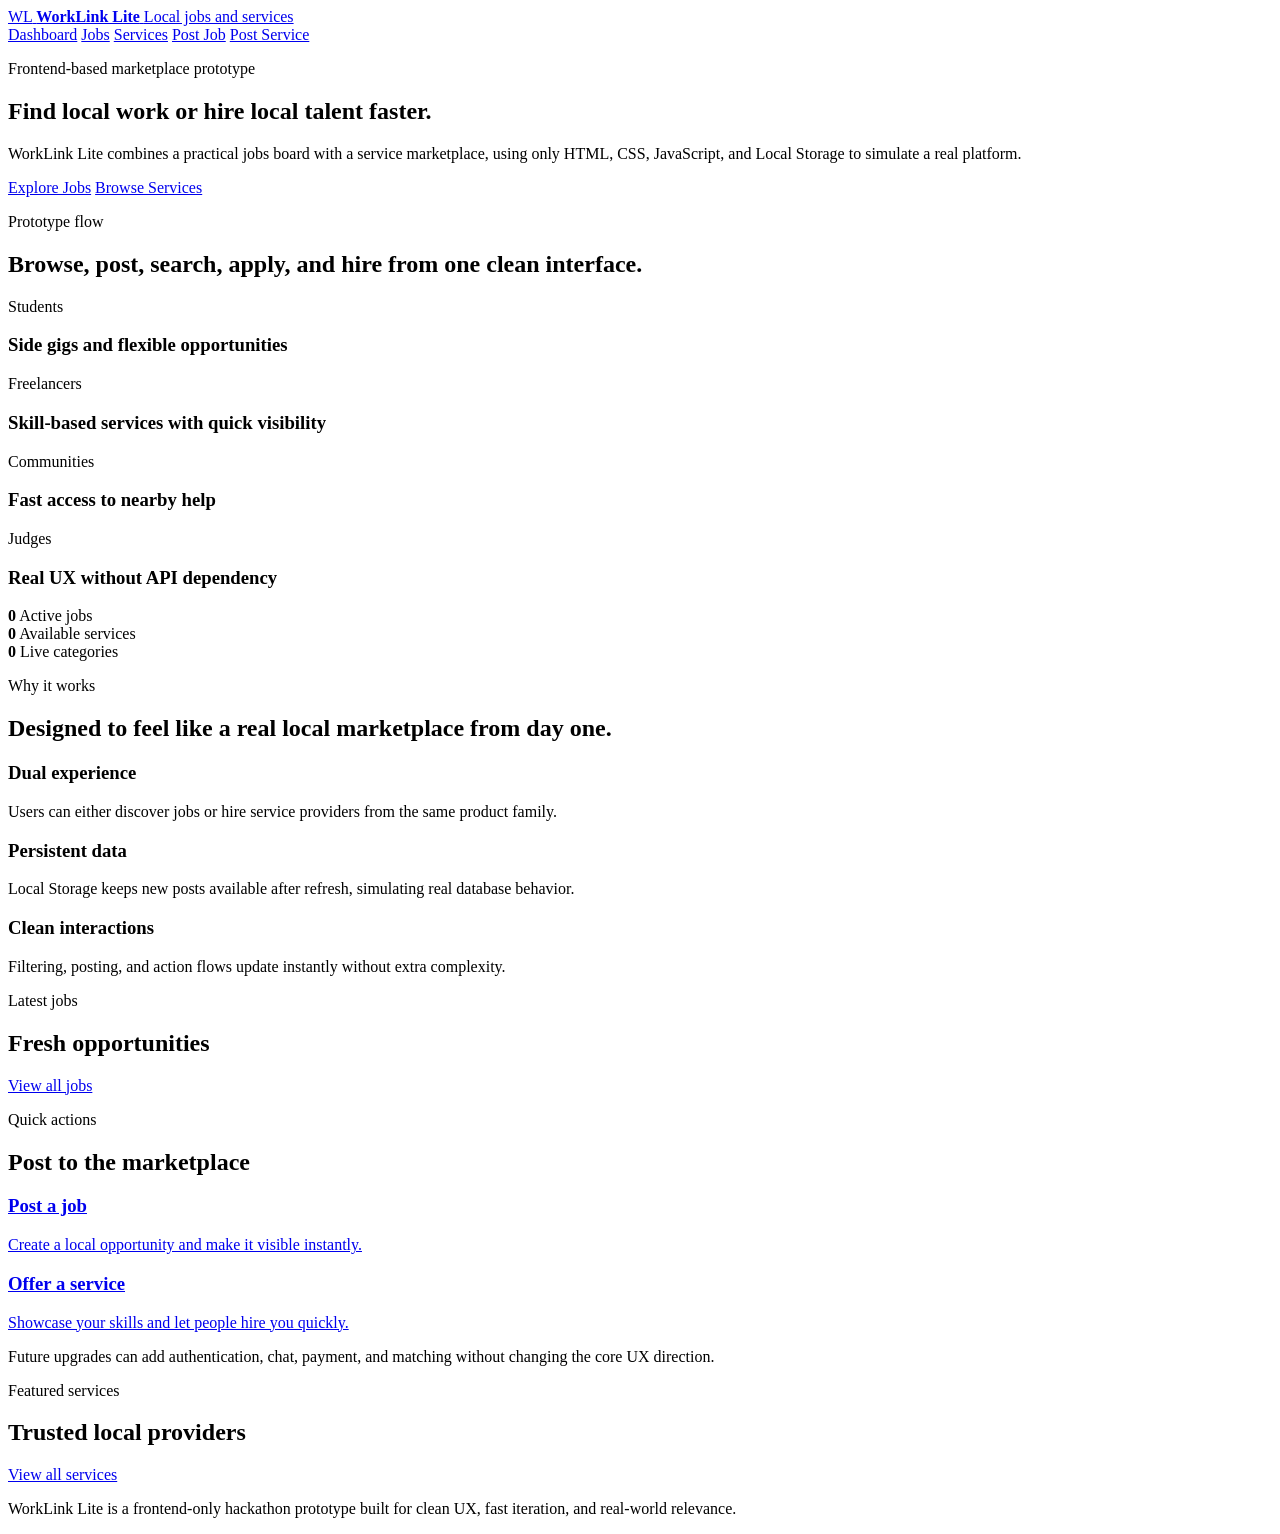
==== dashboard.html @ 7eebeb2b "Add files via upload" ====
<!DOCTYPE html>
<html lang="en">

<head>
 <meta charset="UTF-8">
 <meta name="viewport" content="width=device-width, initial-scale=1.0">
 <title>WorkLink Lite | Dashboard</title>
 <link rel="preconnect" href="https://fonts.googleapis.com">
 <link rel="preconnect" href="ht tps://fonts.gstatic.com" crossorigin>
 <link
   href="https://fonts.googleapis.com/css2?family=Space+Grotesk:wght@400;500;700&family=Instrument+Serif:ital@0;1&display=swap"
   rel="stylesheet">
 <link rel="stylesheet" href="styles.css">
</head>

<body>
 <div class="page-shell" data-dashboard>
   <header class="site-header">
     <a class="brand" href="dashboard.html">
       <span class="brand-mark">WL</span>
       <span class="brand-copy">
         <strong>WorkLink Lite</strong>
         <span>Local jobs and services</span>
       </span>
     </a>
     <nav class="main-nav">
       <a class="is-active" href="dashboard.html">Dashboard</a>
       <a href="jobs.html">Jobs</a>
       <a href="service.html">Services</a>
       <a href="post-job.html">Post Job</a>
       <a href="post-service.html">Post Service</a>
     </nav>
   </header>

   <main>
     <section class="hero">
       <div class="hero-panel hero-copy">
         <p class="eyebrow">Frontend-based marketplace prototype</p>
         <h1 class="display-title">Find local work or hire local talent faster.</h1>
         <p class="lead">
           WorkLink Lite combines a practical jobs board with a service marketplace, using only HTML, CSS,
           JavaScript, and Local Storage to simulate a real platform.
         </p>
         <div class="hero-actions">
           <a class="button button-primary" href="jobs.html">Explore Jobs</a>
           <a class="button button-secondary" href="service.html">Browse Services</a>
         </div>
       </div>

       <div class="hero-panel hero-visual">
         <div class="spotlight-card">
           <p class="eyebrow">Prototype flow</p>
           <h2>Browse, post, search, apply, and hire from one clean interface.</h2>
         </div>
         <div class="mini-card-grid">
           <article class="mini-card">
             <p class="eyebrow">Students</p>
             <h3>Side gigs and flexible opportunities</h3>
           </article>
           <article class="mini-card">
             <p class="eyebrow">Freelancers</p>
             <h3>Skill-based services with quick visibility</h3>
           </article>
           <article class="mini-card">
             <p class="eyebrow">Communities</p>
             <h3>Fast access to nearby help</h3>
           </article>
           <article class="mini-card">
             <p class="eyebrow">Judges</p>
             <h3>Real UX without API dependency</h3>
           </article>
         </div>
       </div>
     </section>

     <section class="section-block">
       <div class="stats-grid">
         <article class="metric-card">
           <strong data-stat="jobs">0</strong>
           <span class="metric-label">Active jobs</span>
         </article>
         <article class="metric-card">
           <strong data-stat="services">0</strong>
           <span class="metric-label">Available services</span>
         </article>
         <article class="metric-card">
           <strong data-stat="categories">0</strong>
           <span class="metric-label">Live categories</span>
         </article>
       </div>
     </section>

     <section class="section-block">
       <div class="section-head">
         <p class="eyebrow">Why it works</p>
         <h2 class="section-title">Designed to feel like a real local marketplace from day one.</h2>
       </div>
       <div class="feature-grid">
         <article class="feature-card">
           <h3>Dual experience</h3>
           <p class="section-copy">Users can either discover jobs or hire service providers from the same product
             family.</p>
         </article>
         <article class="feature-card">
           <h3>Persistent data</h3>
           <p class="section-copy">Local Storage keeps new posts available after refresh, simulating real database
             behavior.</p>
         </article>
         <article class="feature-card">
           <h3>Clean interactions</h3>
           <p class="section-copy">Filtering, posting, and action flows update instantly without extra complexity.</p>
         </article>
       </div>
     </section>

     <section class="section-block">
       <div class="dashboard-grid">
         <section class="panel-card">
           <div class="inline-actions">
             <div>
               <p class="eyebrow">Latest jobs</p>
               <h2>Fresh opportunities</h2>
             </div>
             <a class="button button-ghost" href="jobs.html">View all jobs</a>
           </div>
           <div class="listing-grid" data-dashboard-jobs></div>
         </section>

         <aside class="panel-card">
           <p class="eyebrow">Quick actions</p>
           <h2>Post to the marketplace</h2>
           <div class="quick-grid">
             <a class="quick-card" href="post-job.html">
               <h3>Post a job</h3>
               <p class="section-copy">Create a local opportunity and make it visible instantly.</p>
             </a>
             <a class="quick-card" href="post-service.html">
               <h3>Offer a service</h3>
               <p class="section-copy">Showcase your skills and let people hire you quickly.</p>
             </a>
           </div>
           <p class="section-copy">
             Future upgrades can add authentication, chat, payment, and matching without changing the core UX
             direction.
           </p>
         </aside>
       </div>
     </section>

     <section class="section-block">
       <div class="panel-card">
         <div class="inline-actions">
           <div>
             <p class="eyebrow">Featured services</p>
             <h2>Trusted local providers</h2>
           </div>
           <a class="button button-ghost" href="service.html">View all services</a>
         </div>
         <div class="listing-grid" data-dashboard-services></div>
       </div>
     </section>
   </main>

   <p class="footer-note">WorkLink Lite is a frontend-only hackathon prototype built for clean UX, fast iteration, and
     real-world relevance.</p>
 </div>

 <script src="script.js"></script>
</body>

</html>
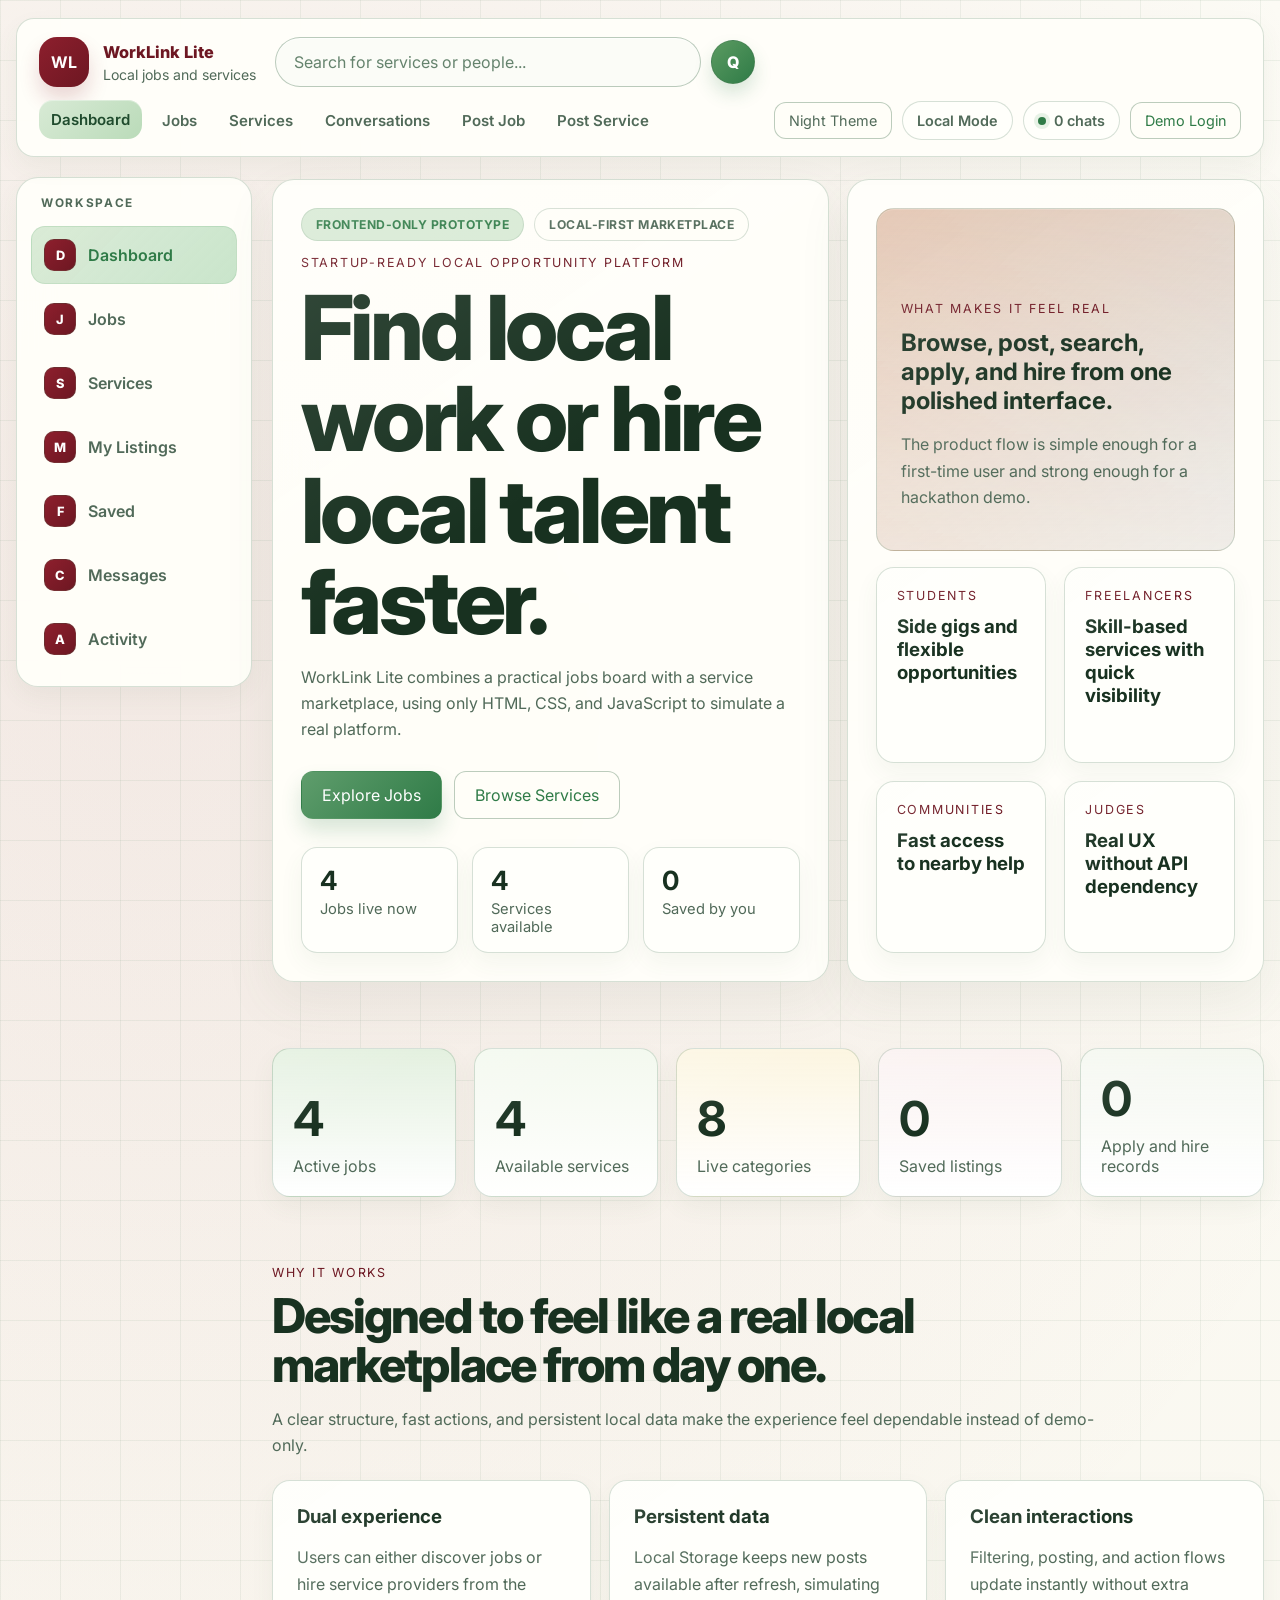
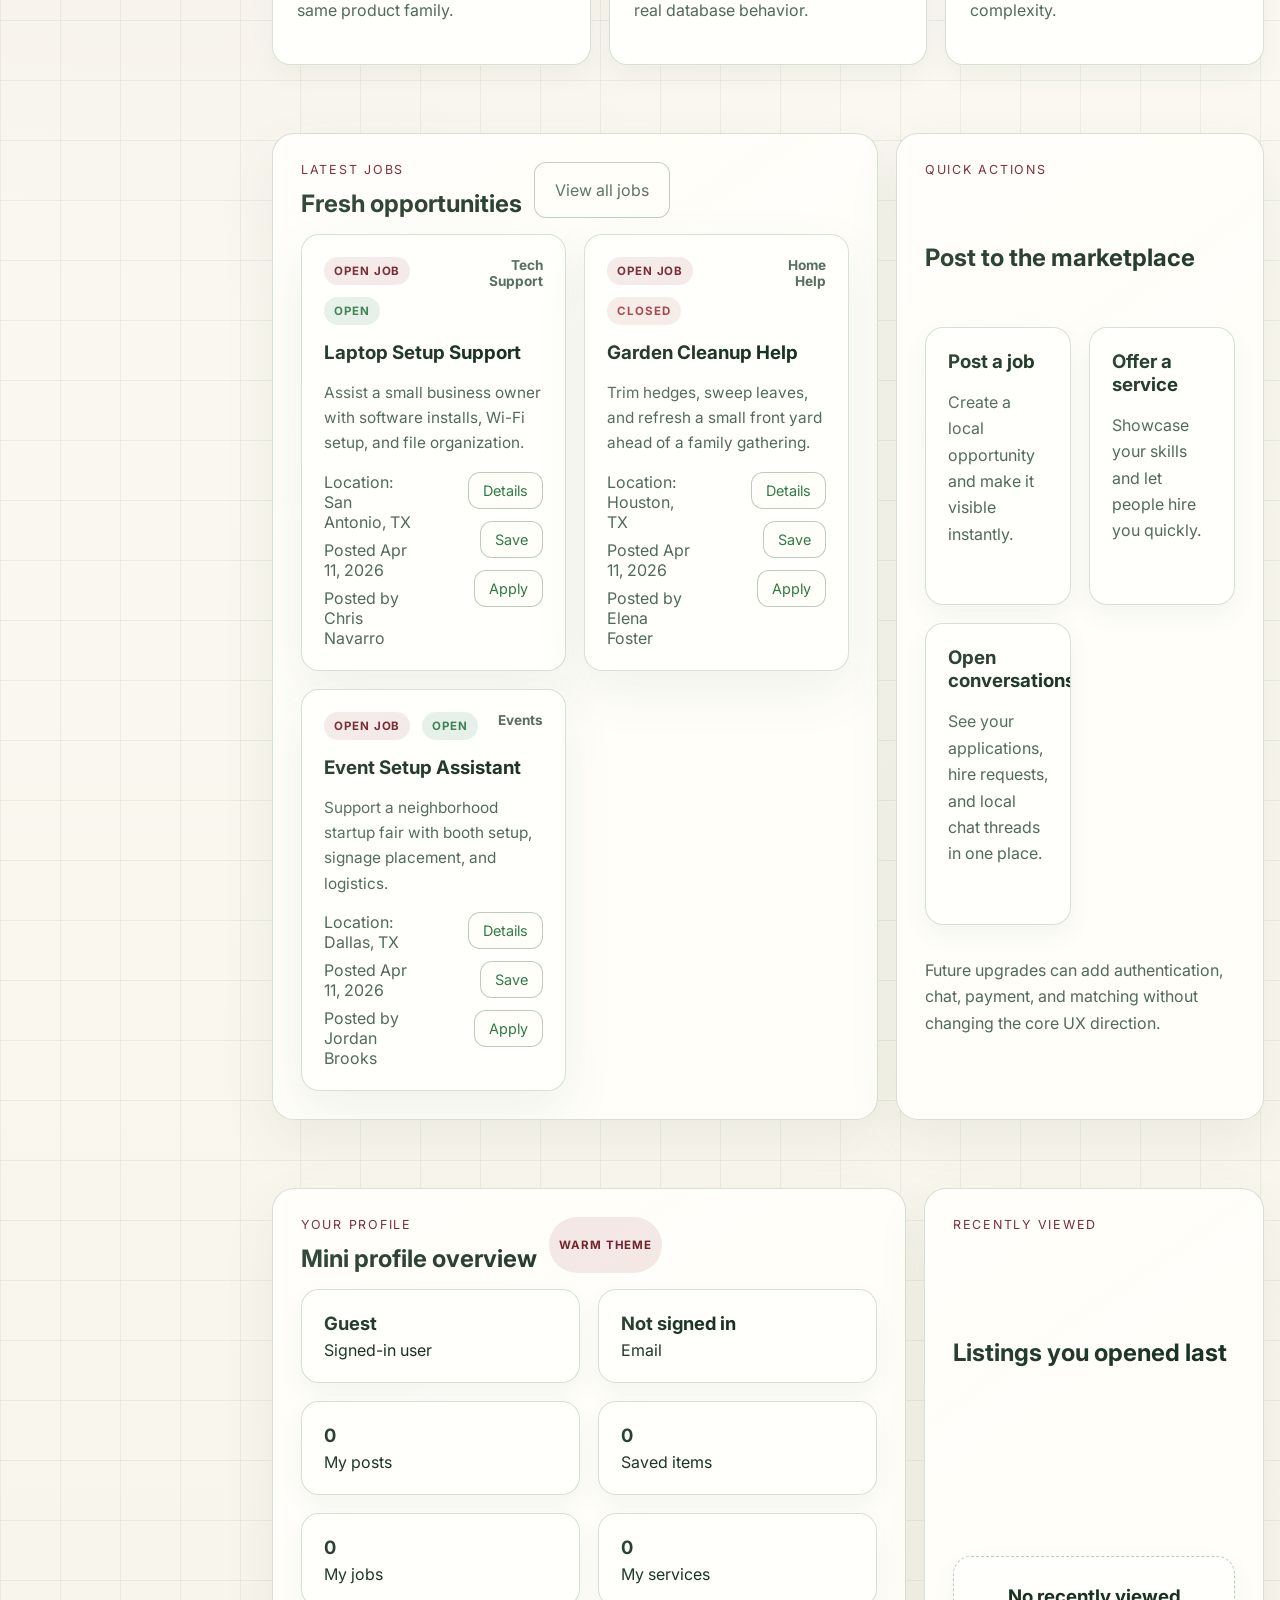
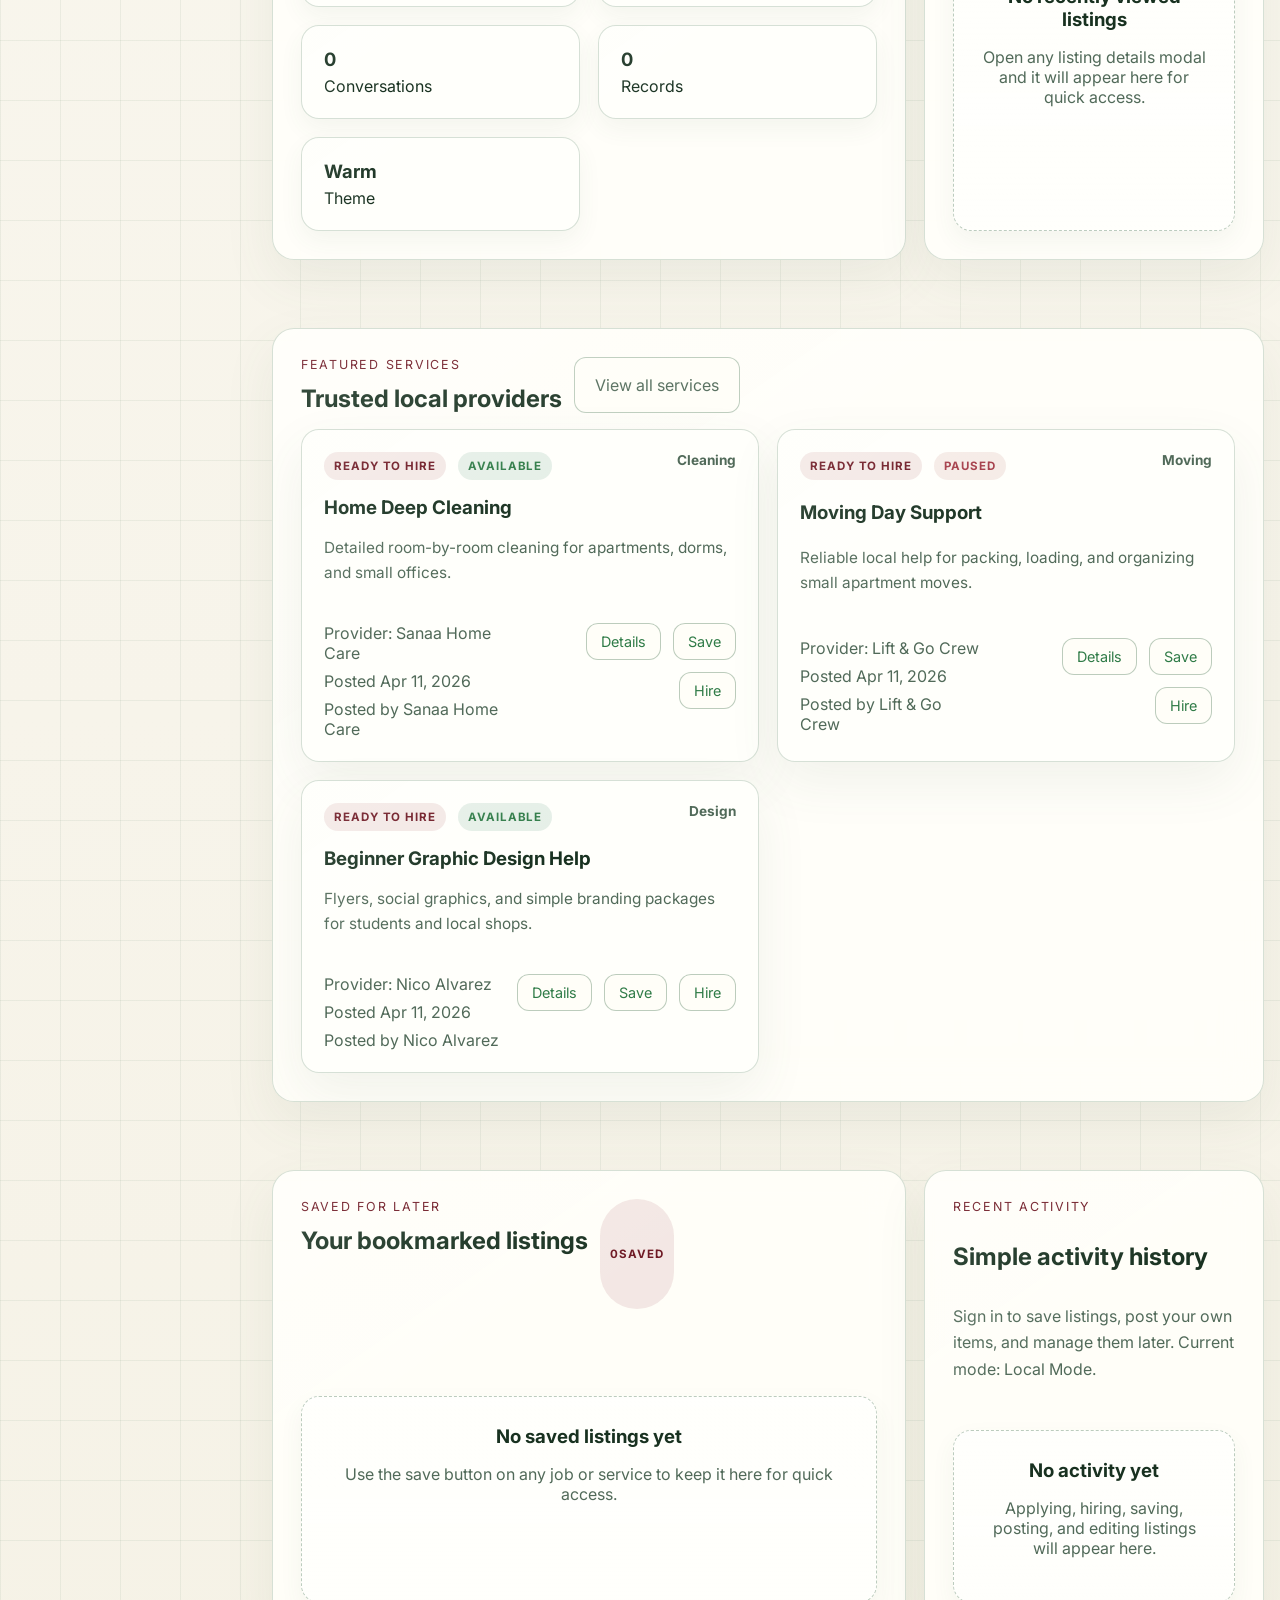
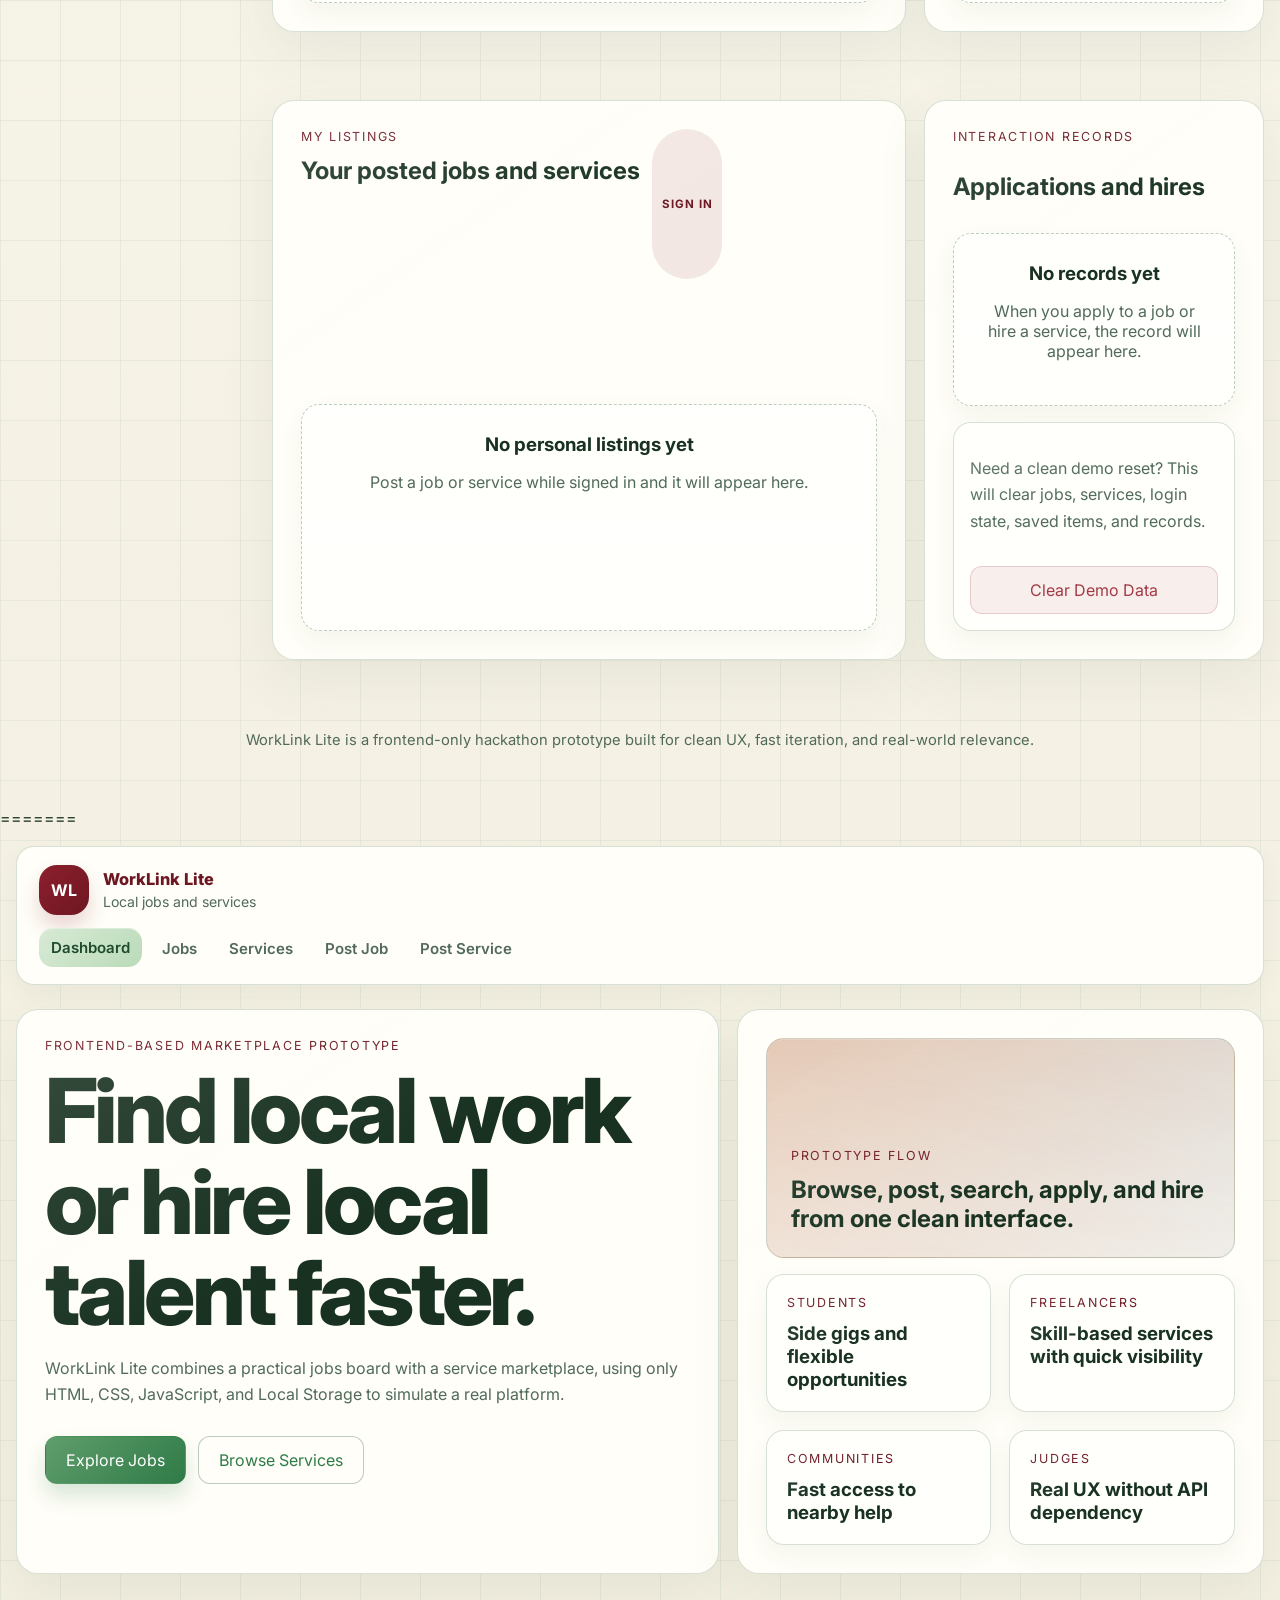
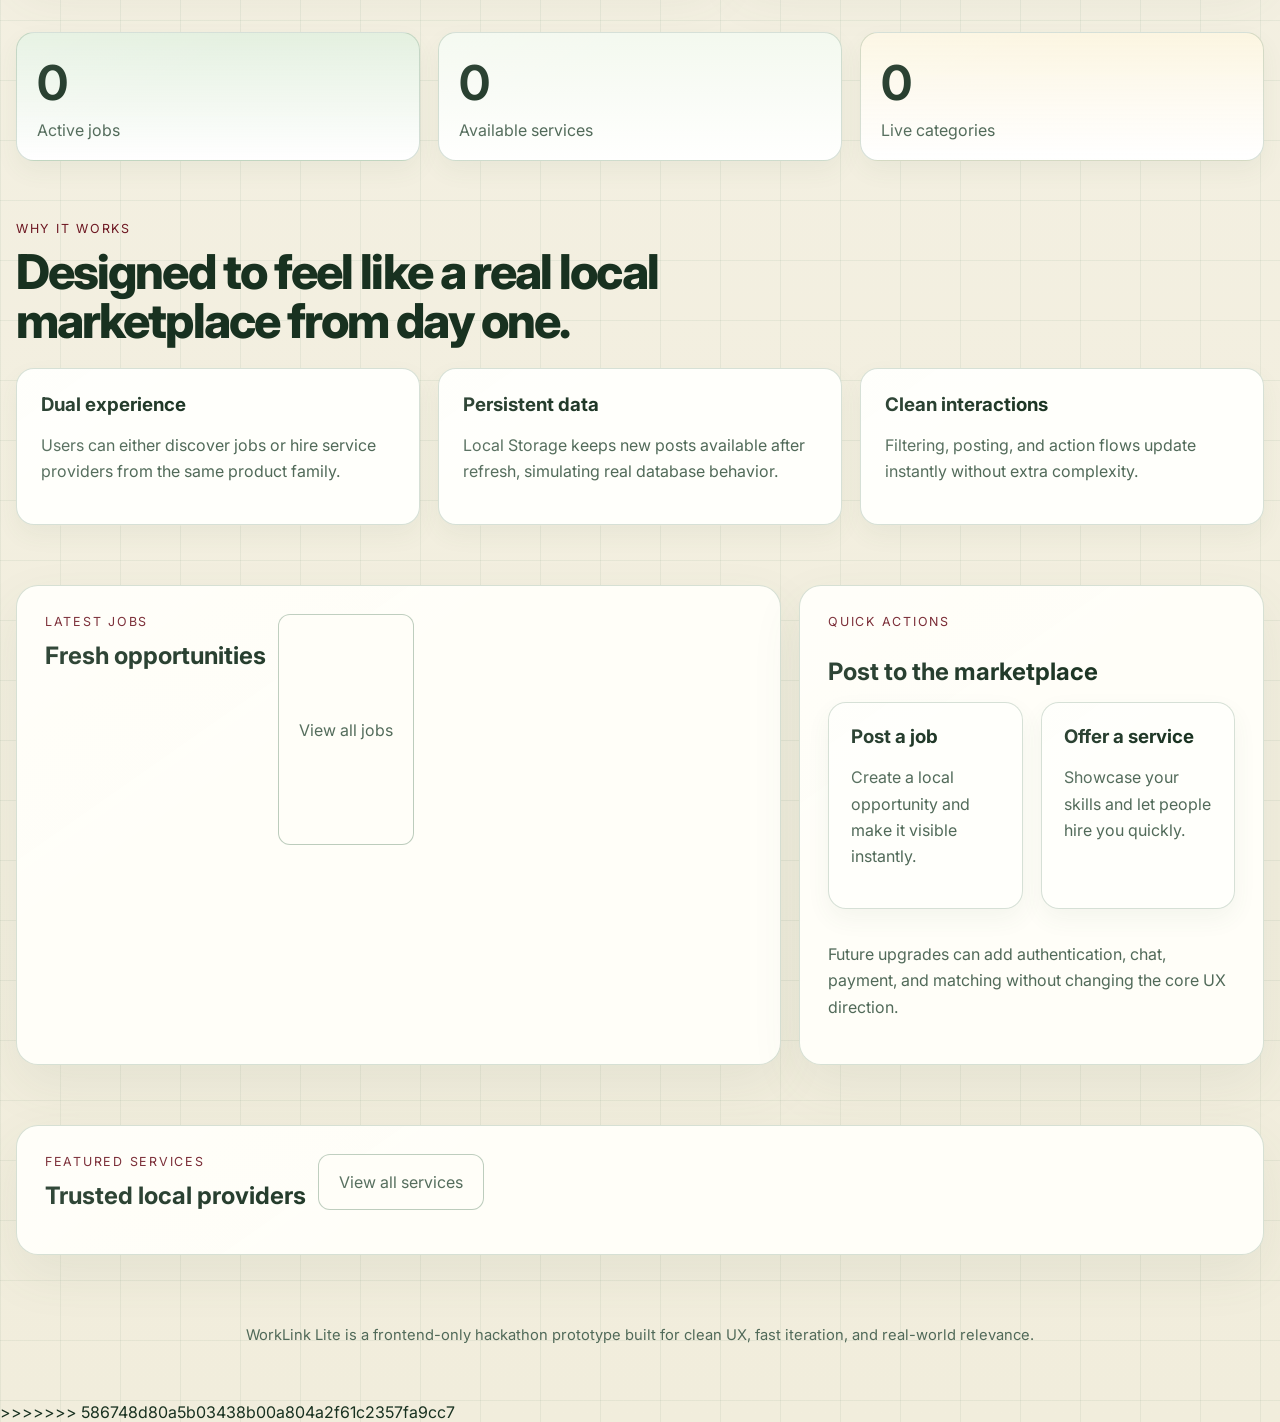
==== commit b84844b2: "Merge pull request #4 from tseganekir722-design/mesoud-worklink-lite worklink lite" ====
--- a/dashboard.html
+++ b/dashboard.html
@@ -1,171 +1,480 @@
-<!DOCTYPE html>
-<html lang="en">
-
-<head>
- <meta charset="UTF-8">
- <meta name="viewport" content="width=device-width, initial-scale=1.0">
- <title>WorkLink Lite | Dashboard</title>
- <link rel="preconnect" href="https://fonts.googleapis.com">
- <link rel="preconnect" href="ht tps://fonts.gstatic.com" crossorigin>
- <link
-   href="https://fonts.googleapis.com/css2?family=Space+Grotesk:wght@400;500;700&family=Instrument+Serif:ital@0;1&display=swap"
-   rel="stylesheet">
- <link rel="stylesheet" href="styles.css">
-</head>
-
-<body>
- <div class="page-shell" data-dashboard>
-   <header class="site-header">
-     <a class="brand" href="dashboard.html">
-       <span class="brand-mark">WL</span>
-       <span class="brand-copy">
-         <strong>WorkLink Lite</strong>
-         <span>Local jobs and services</span>
-       </span>
-     </a>
-     <nav class="main-nav">
-       <a class="is-active" href="dashboard.html">Dashboard</a>
-       <a href="jobs.html">Jobs</a>
-       <a href="service.html">Services</a>
-       <a href="post-job.html">Post Job</a>
-       <a href="post-service.html">Post Service</a>
-     </nav>
-   </header>
-
-   <main>
-     <section class="hero">
-       <div class="hero-panel hero-copy">
-         <p class="eyebrow">Frontend-based marketplace prototype</p>
-         <h1 class="display-title">Find local work or hire local talent faster.</h1>
-         <p class="lead">
-           WorkLink Lite combines a practical jobs board with a service marketplace, using only HTML, CSS,
-           JavaScript, and Local Storage to simulate a real platform.
-         </p>
-         <div class="hero-actions">
-           <a class="button button-primary" href="jobs.html">Explore Jobs</a>
-           <a class="button button-secondary" href="service.html">Browse Services</a>
-         </div>
-       </div>
-
-       <div class="hero-panel hero-visual">
-         <div class="spotlight-card">
-           <p class="eyebrow">Prototype flow</p>
-           <h2>Browse, post, search, apply, and hire from one clean interface.</h2>
-         </div>
-         <div class="mini-card-grid">
-           <article class="mini-card">
-             <p class="eyebrow">Students</p>
-             <h3>Side gigs and flexible opportunities</h3>
-           </article>
-           <article class="mini-card">
-             <p class="eyebrow">Freelancers</p>
-             <h3>Skill-based services with quick visibility</h3>
-           </article>
-           <article class="mini-card">
-             <p class="eyebrow">Communities</p>
-             <h3>Fast access to nearby help</h3>
-           </article>
-           <article class="mini-card">
-             <p class="eyebrow">Judges</p>
-             <h3>Real UX without API dependency</h3>
-           </article>
-         </div>
-       </div>
-     </section>
-
-     <section class="section-block">
-       <div class="stats-grid">
-         <article class="metric-card">
-           <strong data-stat="jobs">0</strong>
-           <span class="metric-label">Active jobs</span>
-         </article>
-         <article class="metric-card">
-           <strong data-stat="services">0</strong>
-           <span class="metric-label">Available services</span>
-         </article>
-         <article class="metric-card">
-           <strong data-stat="categories">0</strong>
-           <span class="metric-label">Live categories</span>
-         </article>
-       </div>
-     </section>
-
-     <section class="section-block">
-       <div class="section-head">
-         <p class="eyebrow">Why it works</p>
-         <h2 class="section-title">Designed to feel like a real local marketplace from day one.</h2>
-       </div>
-       <div class="feature-grid">
-         <article class="feature-card">
-           <h3>Dual experience</h3>
-           <p class="section-copy">Users can either discover jobs or hire service providers from the same product
-             family.</p>
-         </article>
-         <article class="feature-card">
-           <h3>Persistent data</h3>
-           <p class="section-copy">Local Storage keeps new posts available after refresh, simulating real database
-             behavior.</p>
-         </article>
-         <article class="feature-card">
-           <h3>Clean interactions</h3>
-           <p class="section-copy">Filtering, posting, and action flows update instantly without extra complexity.</p>
-         </article>
-       </div>
-     </section>
-
-     <section class="section-block">
-       <div class="dashboard-grid">
-         <section class="panel-card">
-           <div class="inline-actions">
-             <div>
-               <p class="eyebrow">Latest jobs</p>
-               <h2>Fresh opportunities</h2>
-             </div>
-             <a class="button button-ghost" href="jobs.html">View all jobs</a>
-           </div>
-           <div class="listing-grid" data-dashboard-jobs></div>
-         </section>
-
-         <aside class="panel-card">
-           <p class="eyebrow">Quick actions</p>
-           <h2>Post to the marketplace</h2>
-           <div class="quick-grid">
-             <a class="quick-card" href="post-job.html">
-               <h3>Post a job</h3>
-               <p class="section-copy">Create a local opportunity and make it visible instantly.</p>
-             </a>
-             <a class="quick-card" href="post-service.html">
-               <h3>Offer a service</h3>
-               <p class="section-copy">Showcase your skills and let people hire you quickly.</p>
-             </a>
-           </div>
-           <p class="section-copy">
-             Future upgrades can add authentication, chat, payment, and matching without changing the core UX
-             direction.
-           </p>
-         </aside>
-       </div>
-     </section>
-
-     <section class="section-block">
-       <div class="panel-card">
-         <div class="inline-actions">
-           <div>
-             <p class="eyebrow">Featured services</p>
-             <h2>Trusted local providers</h2>
-           </div>
-           <a class="button button-ghost" href="service.html">View all services</a>
-         </div>
-         <div class="listing-grid" data-dashboard-services></div>
-       </div>
-     </section>
-   </main>
-
-   <p class="footer-note">WorkLink Lite is a frontend-only hackathon prototype built for clean UX, fast iteration, and
-     real-world relevance.</p>
- </div>
-
- <script src="script.js"></script>
-</body>
-
-</html>
+<!DOCTYPE html>
+<html lang="en">
+
+<head>
+  <meta charset="UTF-8">
+  <meta name="viewport" content="width=device-width, initial-scale=1.0">
+  <title>WorkLink Lite | Dashboard</title>
+  <link rel="preconnect" href="https://fonts.googleapis.com">
+  <link rel="preconnect" href="https://fonts.gstatic.com" crossorigin>
+  <link href="https://fonts.googleapis.com/css2?family=Inter:wght@400;500;600;700;800&display=swap" rel="stylesheet">
+  <link rel="stylesheet" href="styles.css">
+</head>
+
+<body>
+  <div class="page-shell" data-dashboard>
+    <header class="site-header">
+      <a class="brand" href="dashboard.html">
+        <span class="brand-mark">WL</span>
+        <span class="brand-copy">
+          <strong>WorkLink Lite</strong>
+          <span>Local jobs and services</span>
+        </span>
+      </a>
+      <form class="header-search" action="#" method="get">
+        <label class="header-search-field">
+          <span class="sr-only">Search for services or people</span>
+          <input class="header-search-input" type="search" placeholder="Search for services or people...">
+        </label>
+        <button class="header-search-button" type="submit" aria-label="Search">Q</button>
+      </form>
+      <nav class="main-nav">
+        <a class="is-active" href="dashboard.html">Dashboard</a>
+        <a href="jobs.html">Jobs</a>
+        <a href="service.html">Services</a>
+        <a href="conversations.html">Conversations</a>
+        <a href="post-job.html">Post Job</a>
+        <a href="post-service.html">Post Service</a>
+      </nav>
+      <div class="nav-account" data-nav-account></div>
+    </header>
+
+    <div class="app-shell">
+      <aside class="app-sidebar">
+        <p class="sidebar-label">Workspace</p>
+        <nav class="sidebar-nav">
+          <a class="is-active" href="dashboard.html"><span class="sidebar-icon">D</span><span>Dashboard</span></a>
+          <a href="jobs.html"><span class="sidebar-icon">J</span><span>Jobs</span></a>
+          <a href="service.html"><span class="sidebar-icon">S</span><span>Services</span></a>
+          <a href="dashboard.html#my-listings"><span class="sidebar-icon">M</span><span>My Listings</span></a>
+          <a href="dashboard.html#saved"><span class="sidebar-icon">F</span><span>Saved</span></a>
+          <a href="conversations.html"><span class="sidebar-icon">C</span><span>Messages</span></a>
+          <a href="dashboard.html#activity"><span class="sidebar-icon">A</span><span>Activity</span></a>
+        </nav>
+      </aside>
+
+    <main class="page-main">
+      <section class="hero hero-home">
+        <div class="hero-panel hero-copy">
+          <div class="hero-badge-row">
+            <span class="hero-badge">Frontend-only prototype</span>
+            <span class="hero-badge hero-badge-soft">Local-first marketplace</span>
+          </div>
+          <p class="eyebrow">Startup-ready local opportunity platform</p>
+          <h1 class="display-title">Find local work or hire local talent faster.</h1>
+          <p class="lead">
+            WorkLink Lite combines a practical jobs board with a service marketplace, using only HTML, CSS,
+            and JavaScript to simulate a real platform.
+          </p>
+          <div class="hero-actions">
+            <a class="button button-primary" href="jobs.html">Explore Jobs</a>
+            <a class="button button-secondary" href="service.html">Browse Services</a>
+          </div>
+          <div class="hero-metrics">
+            <article class="hero-metric">
+              <strong data-stat="jobs">0</strong>
+              <span>Jobs live now</span>
+            </article>
+            <article class="hero-metric">
+              <strong data-stat="services">0</strong>
+              <span>Services available</span>
+            </article>
+            <article class="hero-metric">
+              <strong data-stat="saved">0</strong>
+              <span>Saved by you</span>
+            </article>
+          </div>
+        </div>
+
+        <div class="hero-panel hero-visual">
+          <div class="spotlight-card">
+            <p class="eyebrow">What makes it feel real</p>
+            <h2>Browse, post, search, apply, and hire from one polished interface.</h2>
+            <p class="section-copy">The product flow is simple enough for a first-time user and strong enough for a hackathon demo.</p>
+          </div>
+          <div class="mini-card-grid">
+            <article class="mini-card">
+              <p class="eyebrow">Students</p>
+              <h3>Side gigs and flexible opportunities</h3>
+            </article>
+            <article class="mini-card">
+              <p class="eyebrow">Freelancers</p>
+              <h3>Skill-based services with quick visibility</h3>
+            </article>
+            <article class="mini-card">
+              <p class="eyebrow">Communities</p>
+              <h3>Fast access to nearby help</h3>
+            </article>
+            <article class="mini-card">
+              <p class="eyebrow">Judges</p>
+              <h3>Real UX without API dependency</h3>
+            </article>
+          </div>
+        </div>
+      </section>
+
+      <section class="section-block">
+        <div class="stats-grid stats-grid-featured">
+          <article class="metric-card">
+            <strong data-stat="jobs">0</strong>
+            <span class="metric-label">Active jobs</span>
+          </article>
+          <article class="metric-card">
+            <strong data-stat="services">0</strong>
+            <span class="metric-label">Available services</span>
+          </article>
+          <article class="metric-card">
+            <strong data-stat="categories">0</strong>
+            <span class="metric-label">Live categories</span>
+          </article>
+          <article class="metric-card">
+            <strong data-stat="saved">0</strong>
+            <span class="metric-label">Saved listings</span>
+          </article>
+          <article class="metric-card">
+            <strong data-stat="records">0</strong>
+            <span class="metric-label">Apply and hire records</span>
+          </article>
+        </div>
+      </section>
+
+      <section class="section-block">
+        <div class="section-head section-head-wide">
+          <p class="eyebrow">Why it works</p>
+          <h2 class="section-title">Designed to feel like a real local marketplace from day one.</h2>
+          <p class="section-copy">A clear structure, fast actions, and persistent local data make the experience feel dependable instead of demo-only.</p>
+        </div>
+        <div class="feature-grid">
+          <article class="feature-card">
+            <h3>Dual experience</h3>
+            <p class="section-copy">Users can either discover jobs or hire service providers from the same product
+              family.</p>
+          </article>
+          <article class="feature-card">
+            <h3>Persistent data</h3>
+            <p class="section-copy">Local Storage keeps new posts available after refresh, simulating real database
+              behavior.</p>
+          </article>
+          <article class="feature-card">
+            <h3>Clean interactions</h3>
+            <p class="section-copy">Filtering, posting, and action flows update instantly without extra complexity.</p>
+          </article>
+        </div>
+      </section>
+
+      <section class="section-block">
+        <div class="dashboard-grid dashboard-grid-hero">
+          <section class="panel-card panel-card-spotlight">
+            <div class="inline-actions">
+              <div>
+                <p class="eyebrow">Latest jobs</p>
+                <h2>Fresh opportunities</h2>
+              </div>
+              <a class="button button-ghost" href="jobs.html">View all jobs</a>
+            </div>
+            <div class="listing-grid" data-dashboard-jobs></div>
+          </section>
+
+          <aside class="panel-card panel-card-stack">
+            <p class="eyebrow">Quick actions</p>
+            <h2>Post to the marketplace</h2>
+            <div class="quick-grid">
+              <a class="quick-card" href="post-job.html">
+                <h3>Post a job</h3>
+                <p class="section-copy">Create a local opportunity and make it visible instantly.</p>
+              </a>
+              <a class="quick-card" href="post-service.html">
+                <h3>Offer a service</h3>
+                <p class="section-copy">Showcase your skills and let people hire you quickly.</p>
+              </a>
+              <a class="quick-card" href="conversations.html">
+                <h3>Open conversations</h3>
+                <p class="section-copy">See your applications, hire requests, and local chat threads in one place.</p>
+              </a>
+            </div>
+            <p class="section-copy">
+              Future upgrades can add authentication, chat, payment, and matching without changing the core UX
+              direction.
+            </p>
+          </aside>
+        </div>
+      </section>
+
+      <section class="section-block split-layout" id="saved">
+        <section class="panel-card">
+          <div class="inline-actions">
+            <div>
+              <p class="eyebrow">Your profile</p>
+              <h2>Mini profile overview</h2>
+            </div>
+            <span class="pill" data-theme-label>Warm theme</span>
+          </div>
+          <div class="profile-grid" data-profile-grid></div>
+        </section>
+
+        <aside class="panel-card panel-card-stack">
+          <p class="eyebrow">Recently viewed</p>
+          <h2>Listings you opened last</h2>
+          <div class="history-list" data-recent-list></div>
+          <div class="empty-state" data-recent-empty hidden>
+            <h3>No recently viewed listings</h3>
+            <p>Open any listing details modal and it will appear here for quick access.</p>
+          </div>
+        </aside>
+      </section>
+
+      <section class="section-block">
+        <div class="panel-card">
+          <div class="inline-actions">
+            <div>
+              <p class="eyebrow">Featured services</p>
+              <h2>Trusted local providers</h2>
+            </div>
+            <a class="button button-ghost" href="service.html">View all services</a>
+          </div>
+          <div class="listing-grid" data-dashboard-services></div>
+        </div>
+      </section>
+
+      <section class="section-block split-layout" id="my-listings">
+        <section class="panel-card">
+          <div class="inline-actions">
+            <div>
+              <p class="eyebrow">Saved for later</p>
+              <h2>Your bookmarked listings</h2>
+            </div>
+            <span class="pill"><span data-stat="saved">0</span> saved</span>
+          </div>
+          <div class="listing-grid" data-saved-grid></div>
+          <div class="empty-state" data-saved-empty hidden>
+            <h3>No saved listings yet</h3>
+            <p>Use the save button on any job or service to keep it here for quick access.</p>
+          </div>
+        </section>
+
+        <aside class="panel-card panel-card-stack" id="activity">
+          <p class="eyebrow">Recent activity</p>
+          <h2>Simple activity history</h2>
+          <p class="section-copy" data-auth-status>Sign in to start tracking your actions and posted listings.</p>
+          <div class="history-list" data-activity-list></div>
+          <div class="empty-state" data-activity-empty hidden>
+            <h3>No activity yet</h3>
+            <p>Applying, hiring, saving, posting, and editing listings will appear here.</p>
+          </div>
+        </aside>
+      </section>
+
+      <section class="section-block split-layout">
+        <section class="panel-card">
+          <div class="inline-actions">
+            <div>
+              <p class="eyebrow">My listings</p>
+              <h2>Your posted jobs and services</h2>
+            </div>
+            <span class="pill" data-auth-status-short>Sign in</span>
+          </div>
+          <div class="listing-grid" data-my-listings-grid></div>
+          <div class="empty-state" data-my-listings-empty hidden>
+            <h3>No personal listings yet</h3>
+            <p>Post a job or service while signed in and it will appear here.</p>
+          </div>
+        </section>
+
+        <aside class="panel-card panel-card-stack">
+          <p class="eyebrow">Interaction records</p>
+          <h2>Applications and hires</h2>
+          <div class="history-list" data-records-list></div>
+          <div class="empty-state" data-records-empty hidden>
+            <h3>No records yet</h3>
+            <p>When you apply to a job or hire a service, the record will appear here.</p>
+          </div>
+          <div class="compact-action">
+            <p class="section-copy">Need a clean demo reset? This will clear jobs, services, login state, saved items, and records.</p>
+            <button class="button button-danger" type="button" data-action="reset-demo">Clear Demo Data</button>
+          </div>
+        </aside>
+      </section>
+    </main>
+    </div>
+
+    <p class="footer-note">WorkLink Lite is a frontend-only hackathon prototype built for clean UX, fast iteration, and
+      real-world relevance.</p>
+  </div>
+
+  <script src="script.js"></script>
+</body>
+
+</html>
+=======
+<!DOCTYPE html>
+<html lang="en">
+
+<head>
+ <meta charset="UTF-8">
+ <meta name="viewport" content="width=device-width, initial-scale=1.0">
+ <title>WorkLink Lite | Dashboard</title>
+ <link rel="preconnect" href="https://fonts.googleapis.com">
+ <link rel="preconnect" href="ht tps://fonts.gstatic.com" crossorigin>
+ <link
+   href="https://fonts.googleapis.com/css2?family=Space+Grotesk:wght@400;500;700&family=Instrument+Serif:ital@0;1&display=swap"
+   rel="stylesheet">
+ <link rel="stylesheet" href="styles.css">
+</head>
+
+<body>
+ <div class="page-shell" data-dashboard>
+   <header class="site-header">
+     <a class="brand" href="dashboard.html">
+       <span class="brand-mark">WL</span>
+       <span class="brand-copy">
+         <strong>WorkLink Lite</strong>
+         <span>Local jobs and services</span>
+       </span>
+     </a>
+     <nav class="main-nav">
+       <a class="is-active" href="dashboard.html">Dashboard</a>
+       <a href="jobs.html">Jobs</a>
+       <a href="service.html">Services</a>
+       <a href="post-job.html">Post Job</a>
+       <a href="post-service.html">Post Service</a>
+     </nav>
+   </header>
+
+   <main>
+     <section class="hero">
+       <div class="hero-panel hero-copy">
+         <p class="eyebrow">Frontend-based marketplace prototype</p>
+         <h1 class="display-title">Find local work or hire local talent faster.</h1>
+         <p class="lead">
+           WorkLink Lite combines a practical jobs board with a service marketplace, using only HTML, CSS,
+           JavaScript, and Local Storage to simulate a real platform.
+         </p>
+         <div class="hero-actions">
+           <a class="button button-primary" href="jobs.html">Explore Jobs</a>
+           <a class="button button-secondary" href="service.html">Browse Services</a>
+         </div>
+       </div>
+
+       <div class="hero-panel hero-visual">
+         <div class="spotlight-card">
+           <p class="eyebrow">Prototype flow</p>
+           <h2>Browse, post, search, apply, and hire from one clean interface.</h2>
+         </div>
+         <div class="mini-card-grid">
+           <article class="mini-card">
+             <p class="eyebrow">Students</p>
+             <h3>Side gigs and flexible opportunities</h3>
+           </article>
+           <article class="mini-card">
+             <p class="eyebrow">Freelancers</p>
+             <h3>Skill-based services with quick visibility</h3>
+           </article>
+           <article class="mini-card">
+             <p class="eyebrow">Communities</p>
+             <h3>Fast access to nearby help</h3>
+           </article>
+           <article class="mini-card">
+             <p class="eyebrow">Judges</p>
+             <h3>Real UX without API dependency</h3>
+           </article>
+         </div>
+       </div>
+     </section>
+
+     <section class="section-block">
+       <div class="stats-grid">
+         <article class="metric-card">
+           <strong data-stat="jobs">0</strong>
+           <span class="metric-label">Active jobs</span>
+         </article>
+         <article class="metric-card">
+           <strong data-stat="services">0</strong>
+           <span class="metric-label">Available services</span>
+         </article>
+         <article class="metric-card">
+           <strong data-stat="categories">0</strong>
+           <span class="metric-label">Live categories</span>
+         </article>
+       </div>
+     </section>
+
+     <section class="section-block">
+       <div class="section-head">
+         <p class="eyebrow">Why it works</p>
+         <h2 class="section-title">Designed to feel like a real local marketplace from day one.</h2>
+       </div>
+       <div class="feature-grid">
+         <article class="feature-card">
+           <h3>Dual experience</h3>
+           <p class="section-copy">Users can either discover jobs or hire service providers from the same product
+             family.</p>
+         </article>
+         <article class="feature-card">
+           <h3>Persistent data</h3>
+           <p class="section-copy">Local Storage keeps new posts available after refresh, simulating real database
+             behavior.</p>
+         </article>
+         <article class="feature-card">
+           <h3>Clean interactions</h3>
+           <p class="section-copy">Filtering, posting, and action flows update instantly without extra complexity.</p>
+         </article>
+       </div>
+     </section>
+
+     <section class="section-block">
+       <div class="dashboard-grid">
+         <section class="panel-card">
+           <div class="inline-actions">
+             <div>
+               <p class="eyebrow">Latest jobs</p>
+               <h2>Fresh opportunities</h2>
+             </div>
+             <a class="button button-ghost" href="jobs.html">View all jobs</a>
+           </div>
+           <div class="listing-grid" data-dashboard-jobs></div>
+         </section>
+
+         <aside class="panel-card">
+           <p class="eyebrow">Quick actions</p>
+           <h2>Post to the marketplace</h2>
+           <div class="quick-grid">
+             <a class="quick-card" href="post-job.html">
+               <h3>Post a job</h3>
+               <p class="section-copy">Create a local opportunity and make it visible instantly.</p>
+             </a>
+             <a class="quick-card" href="post-service.html">
+               <h3>Offer a service</h3>
+               <p class="section-copy">Showcase your skills and let people hire you quickly.</p>
+             </a>
+           </div>
+           <p class="section-copy">
+             Future upgrades can add authentication, chat, payment, and matching without changing the core UX
+             direction.
+           </p>
+         </aside>
+       </div>
+     </section>
+
+     <section class="section-block">
+       <div class="panel-card">
+         <div class="inline-actions">
+           <div>
+             <p class="eyebrow">Featured services</p>
+             <h2>Trusted local providers</h2>
+           </div>
+           <a class="button button-ghost" href="service.html">View all services</a>
+         </div>
+         <div class="listing-grid" data-dashboard-services></div>
+       </div>
+     </section>
+   </main>
+
+   <p class="footer-note">WorkLink Lite is a frontend-only hackathon prototype built for clean UX, fast iteration, and
+     real-world relevance.</p>
+ </div>
+
+ <script src="script.js"></script>
+</body>
+
+</html>
+>>>>>>> 586748d80a5b03438b00a804a2f61c2357fa9cc7
--- a/styles.css
+++ b/styles.css
@@ -0,0 +1,1599 @@
+:root {
+  --bg: #f7f4ea;
+  --bg-soft: #f1eddc;
+  --bg-deep: #e8e2cf;
+  --surface: rgba(255, 253, 247, 0.88);
+  --surface-strong: rgba(255, 254, 249, 0.96);
+  --surface-raised: rgba(255, 255, 251, 0.98);
+  --card: rgba(255, 255, 251, 0.98);
+  --card-hover: #fffef8;
+  --text: #183120;
+  --muted: #516a59;
+  --line: rgba(69, 114, 82, 0.22);
+  --line-strong: rgba(69, 114, 82, 0.36);
+  --accent: #8d1f2d;
+  --accent-strong: #6d1722;
+  --accent-soft: rgba(141, 31, 45, 0.08);
+  --accent-pale: rgba(141, 31, 45, 0.1);
+  --accent-glow: rgba(141, 31, 45, 0.08);
+  --secondary: #7bb785;
+  --secondary-strong: #2f7b47;
+  --secondary-pale: rgba(123, 183, 133, 0.18);
+  --warning: #be8a2f;
+  --success: #2f7b47;
+  --danger: #a33a46;
+  --input-bg: #fffef9;
+  --chip-bg: rgba(242, 248, 238, 0.92);
+  --chip-active-bg: linear-gradient(135deg, #d8ead5, #badbb9);
+  --chip-active-text: #1f4b2d;
+  --shadow: 0 20px 52px rgba(71, 97, 75, 0.08);
+  --shadow-soft: 0 10px 24px rgba(71, 97, 75, 0.06);
+  --radius-xl: 22px;
+  --radius-lg: 18px;
+  --radius-md: 14px;
+  --radius-sm: 10px;
+  --max-width: 1420px;
+}
+
+body.theme-night {
+  --bg: #102117;
+  --bg-soft: #162d1f;
+  --bg-deep: #1d3728;
+  --surface: rgba(16, 33, 23, 0.82);
+  --surface-strong: rgba(18, 38, 26, 0.94);
+  --surface-raised: rgba(22, 46, 31, 0.98);
+  --card: rgba(22, 46, 31, 0.98);
+  --card-hover: rgba(28, 56, 38, 1);
+  --text: #eef7ef;
+  --muted: #b6cbb8;
+  --line: rgba(181, 218, 186, 0.18);
+  --line-strong: rgba(181, 218, 186, 0.32);
+  --accent: #e67d88;
+  --accent-strong: #ffc5cb;
+  --accent-soft: rgba(230, 125, 136, 0.14);
+  --accent-pale: rgba(230, 125, 136, 0.14);
+  --accent-glow: rgba(230, 125, 136, 0.08);
+  --secondary: #8dc497;
+  --secondary-strong: #d4f0d8;
+  --secondary-pale: rgba(141, 196, 151, 0.16);
+  --warning: #d6ab5b;
+  --success: #8dc497;
+  --danger: #f2a4ab;
+  --input-bg: rgba(13, 25, 18, 0.86);
+  --chip-bg: rgba(26, 49, 34, 0.96);
+  --chip-active-bg: linear-gradient(135deg, #5f9d6c, #8dc497);
+  --chip-active-text: #0f2417;
+  --shadow: 0 22px 54px rgba(5, 15, 9, 0.34);
+  --shadow-soft: 0 10px 28px rgba(5, 15, 9, 0.22);
+}
+
+* {
+  box-sizing: border-box;
+}
+
+html {
+  scroll-behavior: smooth;
+}
+
+body {
+  margin: 0;
+  min-height: 100vh;
+  font-family: "Inter", system-ui, sans-serif;
+  color: var(--text);
+  background:
+    linear-gradient(rgba(132, 163, 137, 0.12) 1px, transparent 1px),
+    linear-gradient(90deg, rgba(132, 163, 137, 0.12) 1px, transparent 1px),
+    radial-gradient(circle at 12% 8%, rgba(141, 31, 45, 0.08), transparent 18%),
+    linear-gradient(180deg, #fcfbf5 0%, var(--bg) 50%, var(--bg-soft) 100%);
+  background-size: 60px 60px, 60px 60px, auto, auto;
+}
+
+body.theme-night {
+  background:
+    linear-gradient(rgba(141, 196, 151, 0.06) 1px, transparent 1px),
+    linear-gradient(90deg, rgba(141, 196, 151, 0.06) 1px, transparent 1px),
+    radial-gradient(circle at 12% 8%, rgba(230, 125, 136, 0.1), transparent 18%),
+    linear-gradient(180deg, #112116 0%, var(--bg-soft) 44%, #0f1b13 100%);
+  background-size: 60px 60px, 60px 60px, auto, auto;
+}
+
+body::before {
+  content: "";
+  position: fixed;
+  inset: 0;
+  pointer-events: none;
+  background: radial-gradient(circle at bottom right, rgba(123, 183, 133, 0.08), transparent 24%);
+  mask-image: linear-gradient(180deg, rgba(0, 0, 0, 0.22), transparent 80%);
+}
+
+img {
+  max-width: 100%;
+  display: block;
+}
+
+a {
+  color: inherit;
+}
+
+button,
+input,
+select,
+textarea {
+  font: inherit;
+}
+
+.sr-only {
+  position: absolute;
+  width: 1px;
+  height: 1px;
+  padding: 0;
+  margin: -1px;
+  overflow: hidden;
+  clip: rect(0, 0, 0, 0);
+  border: 0;
+}
+
+.page-shell {
+  width: min(calc(100% - 32px), var(--max-width));
+  margin: 0 auto;
+  padding: 18px 0 44px;
+  position: relative;
+  z-index: 1;
+}
+
+.app-shell {
+  display: grid;
+  grid-template-columns: 236px minmax(0, 1fr);
+  gap: 20px;
+  align-items: start;
+}
+
+.page-main {
+  display: grid;
+  gap: 8px;
+}
+
+.site-header {
+  display: grid;
+  grid-template-columns: auto minmax(280px, 480px) auto;
+  align-items: center;
+  gap: 14px 18px;
+  padding: 18px 22px 16px;
+  margin-bottom: 20px;
+  position: sticky;
+  top: 12px;
+  z-index: 20;
+  border-radius: 18px;
+  border: 1px solid var(--line);
+  background: var(--surface-strong);
+  box-shadow: var(--shadow-soft);
+  backdrop-filter: blur(22px);
+}
+
+.brand {
+  display: inline-flex;
+  align-items: center;
+  gap: 14px;
+  text-decoration: none;
+}
+
+.brand-mark {
+  width: 50px;
+  height: 50px;
+  display: grid;
+  place-items: center;
+  border-radius: 18px;
+  background: linear-gradient(135deg, var(--accent), var(--accent-strong));
+  color: #fff;
+  font-weight: 700;
+  box-shadow: 0 12px 20px rgba(141, 31, 45, 0.18);
+}
+
+.brand-copy {
+  display: grid;
+  gap: 4px;
+}
+
+.brand-copy strong {
+  font-size: 1.02rem;
+  font-weight: 800;
+  color: var(--accent-strong);
+}
+
+.brand-copy span {
+  font-size: 0.88rem;
+  color: var(--muted);
+}
+
+.header-search {
+  display: flex;
+  align-items: center;
+  gap: 10px;
+  width: 100%;
+  min-width: 0;
+}
+
+.header-search-field {
+  flex: 1;
+}
+
+.header-search-input {
+  width: 100%;
+  height: 50px;
+  border-radius: 999px;
+  border: 1px solid var(--line-strong);
+  background: #fbfcf7;
+  padding: 0 18px;
+  color: var(--secondary-strong);
+  box-shadow: inset 0 1px 0 rgba(255, 255, 255, 0.65);
+}
+
+.header-search-input::placeholder {
+  color: #65836d;
+}
+
+.header-search-button {
+  width: 44px;
+  height: 44px;
+  border-radius: 999px;
+  border: 1px solid var(--line-strong);
+  background: linear-gradient(135deg, #5b9b61, #2f7b47);
+  color: #fff;
+  cursor: pointer;
+  font-weight: 800;
+  box-shadow: 0 10px 18px rgba(47, 123, 71, 0.18);
+}
+
+.main-nav {
+  display: flex;
+  align-items: center;
+  gap: 8px;
+  flex-wrap: wrap;
+  grid-column: 1 / span 2;
+}
+
+.main-nav a {
+  text-decoration: none;
+  padding: 10px 12px;
+  border-radius: 14px;
+  color: var(--muted);
+  font-size: 0.94rem;
+  font-weight: 600;
+  transition: background 180ms ease, color 180ms ease, transform 180ms ease, box-shadow 180ms ease;
+}
+
+.main-nav a:hover,
+.main-nav a:focus-visible,
+.main-nav a.is-active {
+  background: var(--chip-active-bg);
+  color: var(--chip-active-text);
+  transform: translateY(-1px);
+  box-shadow: inset 0 1px 0 rgba(255, 255, 255, 0.35);
+}
+
+.nav-account {
+  display: flex;
+  align-items: center;
+  gap: 10px;
+  flex-wrap: wrap;
+  justify-content: flex-end;
+}
+
+.nav-account .button {
+  min-width: auto;
+}
+
+.auth-chip {
+  display: inline-flex;
+  align-items: center;
+  gap: 8px;
+  padding: 10px 14px;
+  border-radius: 999px;
+  background: var(--surface-raised);
+  border: 1px solid var(--line);
+  color: var(--muted);
+  font-size: 0.9rem;
+  font-weight: 600;
+}
+
+.auth-chip-link {
+  text-decoration: none;
+}
+
+.auth-chip-dot {
+  width: 8px;
+  height: 8px;
+  border-radius: 999px;
+  background: var(--secondary-strong);
+  box-shadow: 0 0 0 4px var(--secondary-pale);
+}
+
+.app-sidebar {
+  position: sticky;
+  top: 104px;
+  display: grid;
+  gap: 16px;
+  padding: 18px 14px;
+  border-radius: var(--radius-xl);
+  border: 1px solid var(--line);
+  background: var(--surface-strong);
+  box-shadow: var(--shadow-soft);
+  backdrop-filter: blur(18px);
+}
+
+.sidebar-label {
+  margin: 0;
+  padding: 0 10px;
+  color: var(--muted);
+  font-size: 0.74rem;
+  font-weight: 700;
+  letter-spacing: 0.14em;
+  text-transform: uppercase;
+}
+
+.sidebar-nav {
+  display: grid;
+  gap: 6px;
+}
+
+.sidebar-nav a {
+  display: flex;
+  align-items: center;
+  gap: 12px;
+  padding: 12px 12px;
+  border-radius: 14px;
+  text-decoration: none;
+  color: var(--muted);
+  font-weight: 600;
+  transition: background 180ms ease, color 180ms ease, transform 180ms ease, border-color 180ms ease;
+  border: 1px solid transparent;
+}
+
+.sidebar-nav a:hover,
+.sidebar-nav a:focus-visible {
+  color: var(--text);
+  background: var(--surface-raised);
+  border-color: var(--line);
+  transform: translateX(2px);
+}
+
+.sidebar-nav a.is-active {
+  color: var(--secondary-strong);
+  background: linear-gradient(135deg, rgba(216, 234, 213, 0.94), rgba(193, 225, 196, 0.86));
+  border-color: rgba(123, 183, 133, 0.22);
+}
+
+.sidebar-icon {
+  width: 32px;
+  height: 32px;
+  display: grid;
+  place-items: center;
+  border-radius: 10px;
+  background: linear-gradient(135deg, var(--accent), var(--accent-strong));
+  border: 1px solid var(--line);
+  font-size: 0.8rem;
+  font-weight: 800;
+  color: #fff;
+  flex-shrink: 0;
+}
+
+.button {
+  border: 1px solid transparent;
+  border-radius: 12px;
+  padding: 13px 20px;
+  display: inline-flex;
+  align-items: center;
+  justify-content: center;
+  gap: 10px;
+  text-decoration: none;
+  cursor: pointer;
+  transition: transform 180ms ease, background 180ms ease, color 180ms ease, border-color 180ms ease, box-shadow 180ms ease;
+}
+
+.button:hover,
+.button:focus-visible {
+  transform: translateY(-2px);
+  box-shadow: 0 12px 22px rgba(47, 123, 71, 0.12);
+}
+
+.button-primary {
+  background: linear-gradient(135deg, #5f9d6c, #2f7b47);
+  color: #fff;
+  box-shadow: 0 12px 20px rgba(47, 123, 71, 0.18);
+}
+
+.button-secondary {
+  background: #fffef8;
+  color: var(--secondary-strong);
+  border-color: var(--line-strong);
+}
+
+.button-ghost {
+  background: #fffef8;
+  color: var(--muted);
+  border-color: var(--line-strong);
+}
+
+.button-small {
+  padding: 9px 14px;
+  font-size: 0.9rem;
+  min-width: auto;
+}
+
+.button-danger {
+  background: rgba(163, 58, 70, 0.08);
+  color: var(--danger);
+  border-color: rgba(163, 58, 70, 0.2);
+}
+
+.hero,
+.stats-grid,
+.feature-grid,
+.dashboard-grid,
+.split-layout,
+.listing-grid,
+.form-layout,
+.quick-grid,
+.metric-grid,
+.support-grid,
+.hero-split,
+.form-grid,
+.profile-grid,
+.mini-card-grid {
+  display: grid;
+  gap: 18px;
+}
+
+.hero {
+  grid-template-columns: minmax(0, 1.2fr) minmax(0, 0.9fr);
+  align-items: stretch;
+  padding: 4px 0 28px;
+}
+
+.hero-home {
+  padding-top: 2px;
+}
+
+.page-hero {
+  display: grid;
+  grid-template-columns: minmax(0, 1.18fr) minmax(280px, 0.72fr);
+  gap: 18px;
+  align-items: stretch;
+  padding: 4px 0 22px;
+}
+
+.page-hero-copy,
+.page-hero-aside {
+  position: relative;
+  overflow: hidden;
+  background: var(--surface);
+  border: 1px solid var(--line);
+  box-shadow: var(--shadow-soft);
+  backdrop-filter: blur(18px);
+}
+
+.page-hero-copy {
+  border-radius: var(--radius-xl);
+  padding: 28px;
+}
+
+.page-hero-aside {
+  border-radius: var(--radius-xl);
+  padding: 18px;
+  display: grid;
+  gap: 14px;
+  align-content: stretch;
+}
+
+.page-hero-copy::before,
+.page-hero-aside::before {
+  content: "";
+  position: absolute;
+  inset: 0;
+  background: linear-gradient(145deg, rgba(255, 255, 255, 0.12), transparent 44%);
+  pointer-events: none;
+}
+
+.hero-split {
+  grid-template-columns: repeat(2, minmax(0, 1fr));
+}
+
+.stats-grid,
+.metric-grid {
+  grid-template-columns: repeat(auto-fit, minmax(180px, 1fr));
+}
+
+.stats-grid-featured .metric-card {
+  min-height: 144px;
+}
+
+.feature-grid,
+.support-grid {
+  grid-template-columns: repeat(3, minmax(0, 1fr));
+}
+
+.dashboard-grid {
+  grid-template-columns: minmax(0, 1.35fr) minmax(300px, 0.82fr);
+}
+
+.dashboard-grid-hero {
+  align-items: start;
+}
+
+.split-layout,
+.form-layout {
+  grid-template-columns: minmax(0, 1fr) minmax(280px, 340px);
+}
+
+.listing-grid {
+  grid-template-columns: repeat(2, minmax(0, 1fr));
+}
+
+.quick-grid,
+.profile-grid,
+.mini-card-grid {
+  grid-template-columns: repeat(2, minmax(0, 1fr));
+}
+
+.toolbar {
+  display: grid;
+  grid-template-columns: minmax(160px, auto) minmax(0, 1fr) minmax(220px, 240px);
+  gap: 12px;
+  align-items: center;
+}
+
+.hero-panel,
+.surface-card,
+.metric-card,
+.listing-card,
+.form-card,
+.empty-state,
+.notice,
+.search-bar,
+.panel-card,
+.feature-card,
+.support-card,
+.mini-card,
+.quick-card,
+.compact-metric,
+.compact-action,
+.profile-card,
+.history-item {
+  position: relative;
+  overflow: hidden;
+  background: var(--surface-strong);
+  border: 1px solid var(--line);
+  box-shadow: var(--shadow);
+  backdrop-filter: blur(18px);
+}
+
+.hero-panel::before,
+.surface-card::before,
+.metric-card::before,
+.listing-card::before,
+.form-card::before,
+.search-bar::before,
+.panel-card::before,
+.feature-card::before,
+.support-card::before,
+.mini-card::before,
+.quick-card::before,
+.compact-metric::before,
+.compact-action::before,
+.profile-card::before,
+.history-item::before {
+  content: "";
+  position: absolute;
+  inset: 0;
+  background: linear-gradient(145deg, rgba(255, 255, 255, 0.14), transparent 42%);
+  pointer-events: none;
+}
+
+.hero-panel,
+.surface-card,
+.panel-card,
+.form-card {
+  border-radius: var(--radius-xl);
+}
+
+.hero-copy,
+.hero-visual,
+.surface-card,
+.panel-card,
+.form-card,
+.notice {
+  padding: 28px;
+}
+
+.hero-badge-row {
+  display: flex;
+  flex-wrap: wrap;
+  gap: 10px;
+  margin-bottom: 14px;
+}
+
+.hero-badge {
+  display: inline-flex;
+  align-items: center;
+  padding: 8px 14px;
+  border-radius: 999px;
+  background: #d8ead5;
+  border: 1px solid rgba(69, 114, 82, 0.16);
+  color: var(--secondary-strong);
+  font-size: 0.76rem;
+  font-weight: 700;
+  letter-spacing: 0.04em;
+  text-transform: uppercase;
+}
+
+.hero-badge-soft {
+  background: #fffef8;
+  border-color: var(--line);
+  color: var(--muted);
+}
+
+.hero-metrics {
+  display: grid;
+  grid-template-columns: repeat(3, minmax(0, 1fr));
+  gap: 14px;
+  margin-top: 28px;
+}
+
+.hero-metric {
+  padding: 16px 18px;
+  border-radius: 16px;
+  background: var(--surface-raised);
+  border: 1px solid var(--line);
+  box-shadow: var(--shadow-soft);
+}
+
+.hero-metric strong,
+.hero-metric span {
+  display: block;
+}
+
+.hero-metric strong {
+  font-size: 1.65rem;
+  margin-bottom: 4px;
+}
+
+.hero-metric span {
+  color: var(--muted);
+  font-size: 0.92rem;
+}
+
+.hero-note {
+  padding: 20px;
+  border-radius: 16px;
+  background: var(--surface-raised);
+  border: 1px solid var(--line);
+  box-shadow: var(--shadow-soft);
+  display: grid;
+  gap: 10px;
+}
+
+.hero-note-kicker {
+  color: var(--accent-strong);
+  font-size: 0.78rem;
+  font-weight: 700;
+  letter-spacing: 0.12em;
+  text-transform: uppercase;
+}
+
+.hero-note strong {
+  font-size: 1.02rem;
+  line-height: 1.55;
+}
+
+.hero-note-accent {
+  background:
+    linear-gradient(135deg, rgba(216, 234, 213, 0.7), rgba(255, 255, 255, 0.12)),
+    var(--surface-raised);
+}
+
+.metric-card,
+.feature-card,
+.support-card,
+.mini-card,
+.quick-card,
+.compact-metric,
+.compact-action,
+.profile-card,
+.history-item,
+.empty-state {
+  background: var(--surface-raised);
+  border-radius: var(--radius-lg);
+  box-shadow: var(--shadow-soft);
+}
+
+.feature-card,
+.support-card,
+.quick-card,
+.profile-card,
+.compact-action,
+.history-item {
+  border: 1px solid var(--line);
+}
+
+.metric-card,
+.mini-card,
+.listing-card {
+  border-radius: var(--radius-lg);
+  padding: 20px;
+}
+
+.feature-card {
+  padding: 24px;
+}
+
+.support-card,
+.quick-card,
+.profile-card {
+  padding: 22px;
+}
+
+.compact-metric,
+.compact-action,
+.history-item {
+  padding: 16px;
+}
+
+.section-block {
+  padding: 30px 0;
+}
+
+.section-block:first-of-type {
+  padding-top: 10px;
+}
+
+.section-head {
+  max-width: 740px;
+  margin-bottom: 22px;
+}
+
+.section-head-wide {
+  max-width: 840px;
+}
+
+.eyebrow {
+  margin: 0 0 12px;
+  font-size: 0.78rem;
+  letter-spacing: 0.14em;
+  text-transform: uppercase;
+  color: var(--accent-strong);
+}
+
+h1,
+h2,
+h3 {
+  margin: 0;
+}
+
+.display-title,
+.section-title,
+.page-title {
+  font-family: "Inter", system-ui, sans-serif;
+  font-weight: 800;
+  line-height: 1.02;
+  letter-spacing: -0.04em;
+}
+
+.display-title {
+  font-size: clamp(3rem, 7vw, 5.8rem);
+  max-width: 10ch;
+}
+
+.page-title {
+  font-size: clamp(2.4rem, 5vw, 4rem);
+}
+
+.section-title {
+  font-size: clamp(1.8rem, 4vw, 3rem);
+}
+
+.lead,
+.section-copy,
+.muted,
+.listing-description,
+.field-note,
+.notice,
+.metric-label,
+.meta-row,
+.empty-state p,
+.panel-list {
+  color: var(--muted);
+}
+
+.lead,
+.section-copy,
+.listing-description,
+.panel-list {
+  line-height: 1.65;
+}
+
+.hero-actions,
+.inline-actions,
+.chip-row,
+.meta-row,
+.stack-row,
+.listing-badges,
+.listing-actions {
+  display: flex;
+  gap: 12px;
+  flex-wrap: wrap;
+}
+
+.hero-actions {
+  margin-top: 28px;
+}
+
+.hero-visual,
+.panel-card,
+.compact-action,
+.compact-metric,
+.history-list {
+  display: grid;
+  gap: 16px;
+}
+
+.conversation-layout {
+  display: grid;
+  grid-template-columns: minmax(280px, 340px) minmax(0, 1fr);
+  gap: 18px;
+  align-items: start;
+}
+
+.conversation-sidebar,
+.conversation-panel,
+.conversation-list,
+.conversation-messages,
+.conversation-form {
+  display: grid;
+  gap: 14px;
+}
+
+.conversation-sidebar,
+.conversation-panel {
+  min-height: 100%;
+}
+
+.spotlight-card {
+  min-height: 220px;
+  padding: 24px;
+  border-radius: var(--radius-lg);
+  display: flex;
+  flex-direction: column;
+  justify-content: flex-end;
+  background:
+    linear-gradient(180deg, rgba(255, 255, 255, 0.08), rgba(255, 248, 240, 0.52)),
+    linear-gradient(135deg, rgba(184, 107, 60, 0.44), rgba(31, 49, 70, 0.14));
+  border: 1px solid var(--line);
+  box-shadow: inset 0 1px 0 rgba(255, 255, 255, 0.16);
+}
+
+.metric-card strong,
+.stat-value {
+  display: block;
+  font-size: clamp(2rem, 4vw, 3rem);
+}
+
+.metric-card {
+  min-height: 128px;
+  display: grid;
+  align-content: end;
+  gap: 8px;
+}
+
+.search-bar {
+  border-radius: var(--radius-lg);
+  padding: 18px;
+  background: var(--surface-strong);
+}
+
+.search-shell,
+.form-shell {
+  display: grid;
+  grid-template-columns: minmax(0, 1fr) minmax(260px, 320px);
+  gap: 18px;
+  align-items: start;
+}
+
+.search-sidecard,
+.form-aside {
+  display: grid;
+  gap: 16px;
+}
+
+.search-sidecard {
+  padding: 22px;
+  border-radius: var(--radius-lg);
+  background: var(--surface-strong);
+  border: 1px solid var(--line);
+  box-shadow: var(--shadow-soft);
+  backdrop-filter: blur(18px);
+  position: sticky;
+  top: 108px;
+}
+
+.search-sidecard strong {
+  font-size: 1.05rem;
+  line-height: 1.6;
+}
+
+.request-summary {
+  display: grid;
+  grid-template-columns: repeat(2, minmax(0, 1fr));
+  gap: 12px;
+  padding: 18px;
+  border-radius: 16px;
+  background: var(--surface-raised);
+  border: 1px solid var(--line);
+  box-shadow: var(--shadow-soft);
+}
+
+.request-summary-item {
+  display: grid;
+  gap: 4px;
+}
+
+.request-summary-item span {
+  color: var(--muted);
+  font-size: 0.86rem;
+}
+
+.request-summary-item strong {
+  line-height: 1.45;
+}
+
+.listing-shell {
+  padding: 24px;
+}
+
+.form-card-elevated {
+  padding: 30px;
+}
+
+.form-card-head {
+  display: grid;
+  gap: 8px;
+}
+
+.panel-card-spotlight,
+.panel-card-stack {
+  min-height: 100%;
+}
+
+.tab-row {
+  display: inline-flex;
+  gap: 8px;
+  padding: 6px;
+  border: 1px solid var(--line);
+  border-radius: 14px;
+  background: var(--surface-raised);
+  box-shadow: inset 0 1px 0 rgba(255, 255, 255, 0.12);
+}
+
+.tab-row a,
+.tab-row button {
+  border: none;
+  background: transparent;
+  padding: 10px 16px;
+  border-radius: 10px;
+  text-decoration: none;
+  color: var(--muted);
+  cursor: pointer;
+  transition: transform 180ms ease, background 180ms ease, color 180ms ease, box-shadow 180ms ease;
+}
+
+.tab-row a:hover,
+.tab-row button:hover,
+.tab-row a:focus-visible,
+.tab-row button:focus-visible {
+  color: var(--text);
+  transform: translateY(-1px);
+}
+
+.tab-row .is-active {
+  background: var(--chip-active-bg);
+  color: var(--chip-active-text);
+  box-shadow: none;
+}
+
+.input,
+.select,
+.textarea {
+  width: 100%;
+  border: 1px solid var(--line);
+  border-radius: 12px;
+  padding: 14px 16px;
+  background: var(--input-bg);
+  color: var(--text);
+  transition: border-color 180ms ease, background 180ms ease, box-shadow 180ms ease, transform 180ms ease;
+}
+
+.textarea {
+  resize: vertical;
+  min-height: 150px;
+}
+
+.input::placeholder,
+.textarea::placeholder {
+  color: var(--muted);
+  opacity: 0.78;
+}
+
+.input:focus,
+.select:focus,
+.textarea:focus {
+  outline: none;
+  border-color: rgba(47, 123, 71, 0.35);
+  box-shadow: 0 0 0 5px rgba(123, 183, 133, 0.12);
+}
+
+.listing-card {
+  display: grid;
+  gap: 16px;
+  background: var(--card);
+  animation: rise-in 320ms ease;
+  transition: transform 220ms ease, box-shadow 220ms ease, border-color 220ms ease, background 220ms ease;
+  min-height: 100%;
+  padding: 22px;
+}
+
+.listing-card:hover {
+  transform: translateY(-4px);
+  background: var(--card-hover);
+  box-shadow: 0 14px 28px rgba(71, 97, 75, 0.1);
+  border-color: var(--line-strong);
+}
+
+.listing-top,
+.listing-bottom {
+  display: flex;
+  align-items: flex-start;
+  justify-content: space-between;
+  gap: 16px;
+}
+
+.listing-actions {
+  justify-content: flex-end;
+}
+
+.listing-type,
+.pill {
+  display: inline-flex;
+  align-items: center;
+  justify-content: center;
+  padding: 7px 10px;
+  border-radius: 999px;
+  background: var(--accent-pale);
+  color: var(--accent-strong);
+  font-size: 0.72rem;
+  font-weight: 700;
+  text-transform: uppercase;
+  letter-spacing: 0.08em;
+}
+
+.pill-soft {
+  background: rgba(216, 184, 158, 0.18);
+}
+
+.pill-owner {
+  background: rgba(154, 92, 51, 0.12);
+}
+
+.pill-status-open,
+.pill-status-available {
+  background: rgba(45, 124, 88, 0.12);
+  color: var(--success);
+}
+
+.pill-status-closed,
+.pill-status-paused {
+  background: rgba(159, 63, 52, 0.1);
+  color: var(--danger);
+}
+
+.listing-category {
+  color: var(--muted);
+  font-size: 0.85rem;
+  font-weight: 700;
+  text-align: right;
+}
+
+.listing-description {
+  margin: 0;
+  min-height: 72px;
+  font-size: 0.96rem;
+}
+
+.listing-meta,
+.modal-copy,
+.modal-meta,
+.field {
+  display: grid;
+  gap: 8px;
+}
+
+.form-card {
+  display: grid;
+  gap: 18px;
+}
+
+.field-full {
+  grid-column: 1 / -1;
+}
+
+label span:first-child,
+.field span:first-child {
+  font-weight: 500;
+}
+
+.notice {
+  min-height: 24px;
+  border-radius: var(--radius-lg);
+  background: var(--surface-strong);
+}
+
+.notice.is-hidden {
+  display: none;
+}
+
+.notice.is-success {
+  color: var(--success);
+}
+
+.notice.is-error {
+  color: var(--danger);
+}
+
+.empty-state {
+  padding: 28px;
+  text-align: center;
+}
+
+.panel-list {
+  margin: 0;
+  padding-left: 18px;
+}
+
+.quick-card {
+  text-decoration: none;
+  transition: transform 180ms ease, border-color 180ms ease, box-shadow 180ms ease, background 180ms ease;
+}
+
+.quick-card:hover,
+.quick-card:focus-visible,
+.feature-card:hover,
+.support-card:hover,
+.profile-card:hover,
+.compact-metric:hover,
+.history-item:hover,
+.hero-note:hover,
+.hero-metric:hover,
+.search-sidecard:hover {
+  transform: translateY(-3px);
+  border-color: var(--line-strong);
+  box-shadow: 0 14px 26px rgba(71, 97, 75, 0.1);
+}
+
+.support-card-accent {
+  background:
+    linear-gradient(135deg, rgba(249, 115, 22, 0.12), rgba(255, 255, 255, 0.02)),
+    var(--surface-raised);
+}
+
+.support-card-soft {
+  background:
+    linear-gradient(135deg, rgba(20, 184, 166, 0.08), rgba(255, 255, 255, 0.02)),
+    var(--surface-raised);
+}
+
+.empty-state {
+  border: 1px dashed var(--line-strong);
+  background:
+    linear-gradient(180deg, rgba(255, 255, 255, 0.4), rgba(255, 255, 255, 0.2)),
+    var(--surface-raised);
+}
+
+.metric-card:nth-child(1) {
+  background: linear-gradient(180deg, rgba(216, 234, 213, 0.7), rgba(255, 255, 255, 0.9)), var(--surface-raised);
+}
+
+.metric-card:nth-child(2) {
+  background: linear-gradient(180deg, rgba(242, 248, 238, 0.9), rgba(255, 255, 255, 0.9)), var(--surface-raised);
+}
+
+.metric-card:nth-child(3) {
+  background: linear-gradient(180deg, rgba(251, 243, 219, 0.8), rgba(255, 255, 255, 0.9)), var(--surface-raised);
+}
+
+.metric-card:nth-child(4) {
+  background: linear-gradient(180deg, rgba(248, 236, 237, 0.7), rgba(255, 255, 255, 0.9)), var(--surface-raised);
+}
+
+.metric-card:nth-child(5) {
+  background: linear-gradient(180deg, rgba(240, 244, 236, 0.7), rgba(255, 255, 255, 0.9)), var(--surface-raised);
+}
+
+.conversation-card {
+  width: 100%;
+  padding: 16px 18px;
+  border-radius: 16px;
+  border: 1px solid var(--line);
+  background: var(--surface-raised);
+  color: var(--text);
+  text-align: left;
+  cursor: pointer;
+  box-shadow: var(--shadow-soft);
+  transition: transform 180ms ease, border-color 180ms ease, box-shadow 180ms ease, background 180ms ease;
+}
+
+.conversation-card strong,
+.conversation-card span {
+  display: block;
+}
+
+.conversation-card strong {
+  margin-bottom: 6px;
+}
+
+.conversation-card:hover,
+.conversation-card:focus-visible,
+.conversation-card.is-active {
+  transform: translateY(-3px);
+  border-color: var(--line-strong);
+  background: var(--card-hover);
+  box-shadow: 0 22px 44px rgba(0, 0, 0, 0.12);
+}
+
+.conversation-status {
+  margin-top: 10px;
+  color: var(--muted);
+  font-size: 0.88rem;
+}
+
+.conversation-header {
+  display: grid;
+  gap: 10px;
+  padding-bottom: 8px;
+  border-bottom: 1px solid var(--line);
+}
+
+.conversation-messages {
+  min-height: 320px;
+  align-content: start;
+  padding-right: 6px;
+}
+
+.message-bubble {
+  max-width: min(100%, 620px);
+  padding: 16px 18px;
+  border-radius: 16px 16px 16px 6px;
+  background: var(--surface-raised);
+  border: 1px solid var(--line);
+  box-shadow: var(--shadow-soft);
+}
+
+.message-bubble.is-user {
+  margin-left: auto;
+  border-radius: 16px 16px 6px 16px;
+  background:
+    linear-gradient(135deg, rgba(216, 234, 213, 0.94), rgba(255, 255, 255, 0.24)),
+    var(--surface-raised);
+}
+
+.message-bubble strong,
+.message-bubble p,
+.message-bubble span {
+  display: block;
+}
+
+.message-bubble p {
+  margin: 8px 0;
+  line-height: 1.65;
+}
+
+.conversation-form {
+  padding-top: 8px;
+  border-top: 1px solid var(--line);
+}
+
+.skeleton-block {
+  height: 16px;
+  border-radius: 999px;
+  background: linear-gradient(90deg, rgba(148, 163, 184, 0.12), rgba(148, 163, 184, 0.24), rgba(148, 163, 184, 0.12));
+  background-size: 200% 100%;
+  animation: skeleton-shift 1.2s ease infinite;
+}
+
+.history-item strong,
+.history-item span,
+.profile-card strong,
+.profile-card span {
+  display: block;
+}
+
+.history-item strong,
+.profile-card strong {
+  margin-bottom: 6px;
+}
+
+.profile-card strong {
+  font-size: 1.15rem;
+}
+
+.compact-metric strong {
+  font-size: 1.5rem;
+}
+
+.filter-chip {
+  border: 1px solid var(--line);
+  background: var(--chip-bg);
+  color: var(--muted);
+  box-shadow: none;
+}
+
+.filter-chip.is-active {
+  background: var(--chip-active-bg);
+  color: var(--chip-active-text);
+  border-color: transparent;
+  box-shadow: 0 12px 28px rgba(0, 0, 0, 0.12);
+}
+
+.filter-chip:hover,
+.filter-chip:focus-visible {
+  background: var(--surface-raised);
+  color: var(--text);
+  transform: translateY(-2px);
+}
+
+.modal {
+  position: fixed;
+  inset: 0;
+  z-index: 30;
+  display: grid;
+  place-items: center;
+  padding: 20px;
+  background: rgba(7, 10, 16, 0.62);
+  backdrop-filter: blur(10px);
+}
+
+.modal.is-hidden {
+  display: none;
+}
+
+.modal-card {
+  width: min(100%, 760px);
+  max-height: min(88vh, 900px);
+  overflow: auto;
+  border-radius: var(--radius-xl);
+  background: var(--surface-strong);
+  border: 1px solid var(--line);
+  box-shadow: var(--shadow);
+  padding: 26px;
+  display: grid;
+  gap: 18px;
+}
+
+.modal-head,
+.modal-foot {
+  display: flex;
+  align-items: flex-start;
+  justify-content: space-between;
+  gap: 16px;
+  flex-wrap: wrap;
+}
+
+.modal-close {
+  min-width: auto;
+}
+
+.footer-note {
+  padding-top: 26px;
+  text-align: center;
+  color: var(--muted);
+  font-size: 0.92rem;
+}
+
+body.theme-night .hero-badge {
+  background: rgba(141, 196, 151, 0.18);
+  border-color: rgba(141, 196, 151, 0.22);
+  color: var(--secondary-strong);
+}
+
+body.theme-night .sidebar-nav a.is-active,
+body.theme-night .main-nav a:hover,
+body.theme-night .main-nav a:focus-visible,
+body.theme-night .main-nav a.is-active {
+  color: var(--secondary-strong);
+  background: rgba(141, 196, 151, 0.16);
+}
+
+body.theme-night .button-secondary {
+  background: var(--secondary-pale);
+  border-color: rgba(141, 196, 151, 0.22);
+}
+
+body.theme-night .spotlight-card {
+  background:
+    linear-gradient(180deg, rgba(255, 255, 255, 0.04), rgba(12, 20, 31, 0.18)),
+    linear-gradient(135deg, rgba(141, 196, 151, 0.18), rgba(230, 125, 136, 0.24));
+}
+
+body.theme-night .support-card-accent,
+body.theme-night .hero-note-accent {
+  background:
+    linear-gradient(135deg, rgba(141, 196, 151, 0.14), rgba(230, 125, 136, 0.1)),
+    var(--surface-raised);
+}
+
+body.theme-night .message-bubble.is-user {
+  background:
+    linear-gradient(135deg, rgba(141, 196, 151, 0.18), rgba(255, 255, 255, 0.03)),
+    var(--surface-raised);
+}
+
+@keyframes rise-in {
+  from {
+    opacity: 0;
+    transform: translateY(10px);
+  }
+
+  to {
+    opacity: 1;
+    transform: translateY(0);
+  }
+}
+
+@keyframes skeleton-shift {
+  from {
+    background-position: 100% 0;
+  }
+
+  to {
+    background-position: -100% 0;
+  }
+}
+
+@media (max-width: 980px) {
+  .site-header {
+    grid-template-columns: 1fr;
+  }
+
+  .header-search,
+  .main-nav,
+  .nav-account {
+    grid-column: auto;
+  }
+
+  .app-shell,
+  .hero,
+  .page-hero,
+  .feature-grid,
+  .support-grid,
+  .dashboard-grid,
+  .conversation-layout,
+  .split-layout,
+  .form-layout,
+  .form-shell,
+  .search-shell,
+  .toolbar,
+  .listing-grid,
+  .stats-grid,
+  .metric-grid,
+  .hero-split,
+  .form-grid,
+  .quick-grid,
+  .profile-grid,
+  .mini-card-grid {
+    grid-template-columns: 1fr;
+  }
+
+  .hero-metrics {
+    grid-template-columns: 1fr;
+  }
+
+  .app-sidebar {
+    position: static;
+    grid-template-columns: repeat(2, minmax(0, 1fr));
+    align-items: start;
+  }
+
+  .sidebar-label {
+    grid-column: 1 / -1;
+  }
+
+  .sidebar-nav {
+    grid-column: 1 / -1;
+    grid-template-columns: repeat(2, minmax(0, 1fr));
+  }
+
+  .request-summary {
+    grid-template-columns: 1fr;
+  }
+
+  .search-sidecard {
+    position: static;
+  }
+}
+
+@media (max-width: 720px) {
+  .page-shell {
+    width: min(calc(100% - 20px), var(--max-width));
+    padding-top: 10px;
+  }
+
+  .site-header {
+    border-radius: 18px;
+    padding: 16px;
+  }
+
+  .header-search {
+    width: 100%;
+  }
+
+  .nav-account,
+  .main-nav {
+    width: 100%;
+  }
+
+  .main-nav {
+    overflow-x: auto;
+    padding-bottom: 2px;
+    flex-wrap: nowrap;
+  }
+
+  .sidebar-nav {
+    grid-template-columns: 1fr;
+  }
+
+  .hero-copy,
+  .hero-visual,
+  .page-hero-copy,
+  .page-hero-aside,
+  .surface-card,
+  .panel-card,
+  .form-card,
+  .notice {
+    padding: 22px;
+  }
+
+  .display-title {
+    max-width: none;
+  }
+
+  .hero-badge-row {
+    gap: 8px;
+  }
+
+  .listing-description {
+    min-height: auto;
+  }
+
+  .listing-top,
+  .listing-bottom,
+  .modal-head,
+  .modal-foot {
+    flex-direction: column;
+    align-items: stretch;
+  }
+
+  .listing-actions {
+    justify-content: flex-start;
+  }
+
+  .button {
+    width: 100%;
+  }
+
+  .listing-category {
+    text-align: left;
+  }
+
+  .auth-chip,
+  .auth-chip-link {
+    width: 100%;
+    justify-content: center;
+  }
+}
--- a/styles.css
+++ b/styles.css
@@ -0,0 +1,1599 @@
+:root {
+  --bg: #f7f4ea;
+  --bg-soft: #f1eddc;
+  --bg-deep: #e8e2cf;
+  --surface: rgba(255, 253, 247, 0.88);
+  --surface-strong: rgba(255, 254, 249, 0.96);
+  --surface-raised: rgba(255, 255, 251, 0.98);
+  --card: rgba(255, 255, 251, 0.98);
+  --card-hover: #fffef8;
+  --text: #183120;
+  --muted: #516a59;
+  --line: rgba(69, 114, 82, 0.22);
+  --line-strong: rgba(69, 114, 82, 0.36);
+  --accent: #8d1f2d;
+  --accent-strong: #6d1722;
+  --accent-soft: rgba(141, 31, 45, 0.08);
+  --accent-pale: rgba(141, 31, 45, 0.1);
+  --accent-glow: rgba(141, 31, 45, 0.08);
+  --secondary: #7bb785;
+  --secondary-strong: #2f7b47;
+  --secondary-pale: rgba(123, 183, 133, 0.18);
+  --warning: #be8a2f;
+  --success: #2f7b47;
+  --danger: #a33a46;
+  --input-bg: #fffef9;
+  --chip-bg: rgba(242, 248, 238, 0.92);
+  --chip-active-bg: linear-gradient(135deg, #d8ead5, #badbb9);
+  --chip-active-text: #1f4b2d;
+  --shadow: 0 20px 52px rgba(71, 97, 75, 0.08);
+  --shadow-soft: 0 10px 24px rgba(71, 97, 75, 0.06);
+  --radius-xl: 22px;
+  --radius-lg: 18px;
+  --radius-md: 14px;
+  --radius-sm: 10px;
+  --max-width: 1420px;
+}
+
+body.theme-night {
+  --bg: #102117;
+  --bg-soft: #162d1f;
+  --bg-deep: #1d3728;
+  --surface: rgba(16, 33, 23, 0.82);
+  --surface-strong: rgba(18, 38, 26, 0.94);
+  --surface-raised: rgba(22, 46, 31, 0.98);
+  --card: rgba(22, 46, 31, 0.98);
+  --card-hover: rgba(28, 56, 38, 1);
+  --text: #eef7ef;
+  --muted: #b6cbb8;
+  --line: rgba(181, 218, 186, 0.18);
+  --line-strong: rgba(181, 218, 186, 0.32);
+  --accent: #e67d88;
+  --accent-strong: #ffc5cb;
+  --accent-soft: rgba(230, 125, 136, 0.14);
+  --accent-pale: rgba(230, 125, 136, 0.14);
+  --accent-glow: rgba(230, 125, 136, 0.08);
+  --secondary: #8dc497;
+  --secondary-strong: #d4f0d8;
+  --secondary-pale: rgba(141, 196, 151, 0.16);
+  --warning: #d6ab5b;
+  --success: #8dc497;
+  --danger: #f2a4ab;
+  --input-bg: rgba(13, 25, 18, 0.86);
+  --chip-bg: rgba(26, 49, 34, 0.96);
+  --chip-active-bg: linear-gradient(135deg, #5f9d6c, #8dc497);
+  --chip-active-text: #0f2417;
+  --shadow: 0 22px 54px rgba(5, 15, 9, 0.34);
+  --shadow-soft: 0 10px 28px rgba(5, 15, 9, 0.22);
+}
+
+* {
+  box-sizing: border-box;
+}
+
+html {
+  scroll-behavior: smooth;
+}
+
+body {
+  margin: 0;
+  min-height: 100vh;
+  font-family: "Inter", system-ui, sans-serif;
+  color: var(--text);
+  background:
+    linear-gradient(rgba(132, 163, 137, 0.12) 1px, transparent 1px),
+    linear-gradient(90deg, rgba(132, 163, 137, 0.12) 1px, transparent 1px),
+    radial-gradient(circle at 12% 8%, rgba(141, 31, 45, 0.08), transparent 18%),
+    linear-gradient(180deg, #fcfbf5 0%, var(--bg) 50%, var(--bg-soft) 100%);
+  background-size: 60px 60px, 60px 60px, auto, auto;
+}
+
+body.theme-night {
+  background:
+    linear-gradient(rgba(141, 196, 151, 0.06) 1px, transparent 1px),
+    linear-gradient(90deg, rgba(141, 196, 151, 0.06) 1px, transparent 1px),
+    radial-gradient(circle at 12% 8%, rgba(230, 125, 136, 0.1), transparent 18%),
+    linear-gradient(180deg, #112116 0%, var(--bg-soft) 44%, #0f1b13 100%);
+  background-size: 60px 60px, 60px 60px, auto, auto;
+}
+
+body::before {
+  content: "";
+  position: fixed;
+  inset: 0;
+  pointer-events: none;
+  background: radial-gradient(circle at bottom right, rgba(123, 183, 133, 0.08), transparent 24%);
+  mask-image: linear-gradient(180deg, rgba(0, 0, 0, 0.22), transparent 80%);
+}
+
+img {
+  max-width: 100%;
+  display: block;
+}
+
+a {
+  color: inherit;
+}
+
+button,
+input,
+select,
+textarea {
+  font: inherit;
+}
+
+.sr-only {
+  position: absolute;
+  width: 1px;
+  height: 1px;
+  padding: 0;
+  margin: -1px;
+  overflow: hidden;
+  clip: rect(0, 0, 0, 0);
+  border: 0;
+}
+
+.page-shell {
+  width: min(calc(100% - 32px), var(--max-width));
+  margin: 0 auto;
+  padding: 18px 0 44px;
+  position: relative;
+  z-index: 1;
+}
+
+.app-shell {
+  display: grid;
+  grid-template-columns: 236px minmax(0, 1fr);
+  gap: 20px;
+  align-items: start;
+}
+
+.page-main {
+  display: grid;
+  gap: 8px;
+}
+
+.site-header {
+  display: grid;
+  grid-template-columns: auto minmax(280px, 480px) auto;
+  align-items: center;
+  gap: 14px 18px;
+  padding: 18px 22px 16px;
+  margin-bottom: 20px;
+  position: sticky;
+  top: 12px;
+  z-index: 20;
+  border-radius: 18px;
+  border: 1px solid var(--line);
+  background: var(--surface-strong);
+  box-shadow: var(--shadow-soft);
+  backdrop-filter: blur(22px);
+}
+
+.brand {
+  display: inline-flex;
+  align-items: center;
+  gap: 14px;
+  text-decoration: none;
+}
+
+.brand-mark {
+  width: 50px;
+  height: 50px;
+  display: grid;
+  place-items: center;
+  border-radius: 18px;
+  background: linear-gradient(135deg, var(--accent), var(--accent-strong));
+  color: #fff;
+  font-weight: 700;
+  box-shadow: 0 12px 20px rgba(141, 31, 45, 0.18);
+}
+
+.brand-copy {
+  display: grid;
+  gap: 4px;
+}
+
+.brand-copy strong {
+  font-size: 1.02rem;
+  font-weight: 800;
+  color: var(--accent-strong);
+}
+
+.brand-copy span {
+  font-size: 0.88rem;
+  color: var(--muted);
+}
+
+.header-search {
+  display: flex;
+  align-items: center;
+  gap: 10px;
+  width: 100%;
+  min-width: 0;
+}
+
+.header-search-field {
+  flex: 1;
+}
+
+.header-search-input {
+  width: 100%;
+  height: 50px;
+  border-radius: 999px;
+  border: 1px solid var(--line-strong);
+  background: #fbfcf7;
+  padding: 0 18px;
+  color: var(--secondary-strong);
+  box-shadow: inset 0 1px 0 rgba(255, 255, 255, 0.65);
+}
+
+.header-search-input::placeholder {
+  color: #65836d;
+}
+
+.header-search-button {
+  width: 44px;
+  height: 44px;
+  border-radius: 999px;
+  border: 1px solid var(--line-strong);
+  background: linear-gradient(135deg, #5b9b61, #2f7b47);
+  color: #fff;
+  cursor: pointer;
+  font-weight: 800;
+  box-shadow: 0 10px 18px rgba(47, 123, 71, 0.18);
+}
+
+.main-nav {
+  display: flex;
+  align-items: center;
+  gap: 8px;
+  flex-wrap: wrap;
+  grid-column: 1 / span 2;
+}
+
+.main-nav a {
+  text-decoration: none;
+  padding: 10px 12px;
+  border-radius: 14px;
+  color: var(--muted);
+  font-size: 0.94rem;
+  font-weight: 600;
+  transition: background 180ms ease, color 180ms ease, transform 180ms ease, box-shadow 180ms ease;
+}
+
+.main-nav a:hover,
+.main-nav a:focus-visible,
+.main-nav a.is-active {
+  background: var(--chip-active-bg);
+  color: var(--chip-active-text);
+  transform: translateY(-1px);
+  box-shadow: inset 0 1px 0 rgba(255, 255, 255, 0.35);
+}
+
+.nav-account {
+  display: flex;
+  align-items: center;
+  gap: 10px;
+  flex-wrap: wrap;
+  justify-content: flex-end;
+}
+
+.nav-account .button {
+  min-width: auto;
+}
+
+.auth-chip {
+  display: inline-flex;
+  align-items: center;
+  gap: 8px;
+  padding: 10px 14px;
+  border-radius: 999px;
+  background: var(--surface-raised);
+  border: 1px solid var(--line);
+  color: var(--muted);
+  font-size: 0.9rem;
+  font-weight: 600;
+}
+
+.auth-chip-link {
+  text-decoration: none;
+}
+
+.auth-chip-dot {
+  width: 8px;
+  height: 8px;
+  border-radius: 999px;
+  background: var(--secondary-strong);
+  box-shadow: 0 0 0 4px var(--secondary-pale);
+}
+
+.app-sidebar {
+  position: sticky;
+  top: 104px;
+  display: grid;
+  gap: 16px;
+  padding: 18px 14px;
+  border-radius: var(--radius-xl);
+  border: 1px solid var(--line);
+  background: var(--surface-strong);
+  box-shadow: var(--shadow-soft);
+  backdrop-filter: blur(18px);
+}
+
+.sidebar-label {
+  margin: 0;
+  padding: 0 10px;
+  color: var(--muted);
+  font-size: 0.74rem;
+  font-weight: 700;
+  letter-spacing: 0.14em;
+  text-transform: uppercase;
+}
+
+.sidebar-nav {
+  display: grid;
+  gap: 6px;
+}
+
+.sidebar-nav a {
+  display: flex;
+  align-items: center;
+  gap: 12px;
+  padding: 12px 12px;
+  border-radius: 14px;
+  text-decoration: none;
+  color: var(--muted);
+  font-weight: 600;
+  transition: background 180ms ease, color 180ms ease, transform 180ms ease, border-color 180ms ease;
+  border: 1px solid transparent;
+}
+
+.sidebar-nav a:hover,
+.sidebar-nav a:focus-visible {
+  color: var(--text);
+  background: var(--surface-raised);
+  border-color: var(--line);
+  transform: translateX(2px);
+}
+
+.sidebar-nav a.is-active {
+  color: var(--secondary-strong);
+  background: linear-gradient(135deg, rgba(216, 234, 213, 0.94), rgba(193, 225, 196, 0.86));
+  border-color: rgba(123, 183, 133, 0.22);
+}
+
+.sidebar-icon {
+  width: 32px;
+  height: 32px;
+  display: grid;
+  place-items: center;
+  border-radius: 10px;
+  background: linear-gradient(135deg, var(--accent), var(--accent-strong));
+  border: 1px solid var(--line);
+  font-size: 0.8rem;
+  font-weight: 800;
+  color: #fff;
+  flex-shrink: 0;
+}
+
+.button {
+  border: 1px solid transparent;
+  border-radius: 12px;
+  padding: 13px 20px;
+  display: inline-flex;
+  align-items: center;
+  justify-content: center;
+  gap: 10px;
+  text-decoration: none;
+  cursor: pointer;
+  transition: transform 180ms ease, background 180ms ease, color 180ms ease, border-color 180ms ease, box-shadow 180ms ease;
+}
+
+.button:hover,
+.button:focus-visible {
+  transform: translateY(-2px);
+  box-shadow: 0 12px 22px rgba(47, 123, 71, 0.12);
+}
+
+.button-primary {
+  background: linear-gradient(135deg, #5f9d6c, #2f7b47);
+  color: #fff;
+  box-shadow: 0 12px 20px rgba(47, 123, 71, 0.18);
+}
+
+.button-secondary {
+  background: #fffef8;
+  color: var(--secondary-strong);
+  border-color: var(--line-strong);
+}
+
+.button-ghost {
+  background: #fffef8;
+  color: var(--muted);
+  border-color: var(--line-strong);
+}
+
+.button-small {
+  padding: 9px 14px;
+  font-size: 0.9rem;
+  min-width: auto;
+}
+
+.button-danger {
+  background: rgba(163, 58, 70, 0.08);
+  color: var(--danger);
+  border-color: rgba(163, 58, 70, 0.2);
+}
+
+.hero,
+.stats-grid,
+.feature-grid,
+.dashboard-grid,
+.split-layout,
+.listing-grid,
+.form-layout,
+.quick-grid,
+.metric-grid,
+.support-grid,
+.hero-split,
+.form-grid,
+.profile-grid,
+.mini-card-grid {
+  display: grid;
+  gap: 18px;
+}
+
+.hero {
+  grid-template-columns: minmax(0, 1.2fr) minmax(0, 0.9fr);
+  align-items: stretch;
+  padding: 4px 0 28px;
+}
+
+.hero-home {
+  padding-top: 2px;
+}
+
+.page-hero {
+  display: grid;
+  grid-template-columns: minmax(0, 1.18fr) minmax(280px, 0.72fr);
+  gap: 18px;
+  align-items: stretch;
+  padding: 4px 0 22px;
+}
+
+.page-hero-copy,
+.page-hero-aside {
+  position: relative;
+  overflow: hidden;
+  background: var(--surface);
+  border: 1px solid var(--line);
+  box-shadow: var(--shadow-soft);
+  backdrop-filter: blur(18px);
+}
+
+.page-hero-copy {
+  border-radius: var(--radius-xl);
+  padding: 28px;
+}
+
+.page-hero-aside {
+  border-radius: var(--radius-xl);
+  padding: 18px;
+  display: grid;
+  gap: 14px;
+  align-content: stretch;
+}
+
+.page-hero-copy::before,
+.page-hero-aside::before {
+  content: "";
+  position: absolute;
+  inset: 0;
+  background: linear-gradient(145deg, rgba(255, 255, 255, 0.12), transparent 44%);
+  pointer-events: none;
+}
+
+.hero-split {
+  grid-template-columns: repeat(2, minmax(0, 1fr));
+}
+
+.stats-grid,
+.metric-grid {
+  grid-template-columns: repeat(auto-fit, minmax(180px, 1fr));
+}
+
+.stats-grid-featured .metric-card {
+  min-height: 144px;
+}
+
+.feature-grid,
+.support-grid {
+  grid-template-columns: repeat(3, minmax(0, 1fr));
+}
+
+.dashboard-grid {
+  grid-template-columns: minmax(0, 1.35fr) minmax(300px, 0.82fr);
+}
+
+.dashboard-grid-hero {
+  align-items: start;
+}
+
+.split-layout,
+.form-layout {
+  grid-template-columns: minmax(0, 1fr) minmax(280px, 340px);
+}
+
+.listing-grid {
+  grid-template-columns: repeat(2, minmax(0, 1fr));
+}
+
+.quick-grid,
+.profile-grid,
+.mini-card-grid {
+  grid-template-columns: repeat(2, minmax(0, 1fr));
+}
+
+.toolbar {
+  display: grid;
+  grid-template-columns: minmax(160px, auto) minmax(0, 1fr) minmax(220px, 240px);
+  gap: 12px;
+  align-items: center;
+}
+
+.hero-panel,
+.surface-card,
+.metric-card,
+.listing-card,
+.form-card,
+.empty-state,
+.notice,
+.search-bar,
+.panel-card,
+.feature-card,
+.support-card,
+.mini-card,
+.quick-card,
+.compact-metric,
+.compact-action,
+.profile-card,
+.history-item {
+  position: relative;
+  overflow: hidden;
+  background: var(--surface-strong);
+  border: 1px solid var(--line);
+  box-shadow: var(--shadow);
+  backdrop-filter: blur(18px);
+}
+
+.hero-panel::before,
+.surface-card::before,
+.metric-card::before,
+.listing-card::before,
+.form-card::before,
+.search-bar::before,
+.panel-card::before,
+.feature-card::before,
+.support-card::before,
+.mini-card::before,
+.quick-card::before,
+.compact-metric::before,
+.compact-action::before,
+.profile-card::before,
+.history-item::before {
+  content: "";
+  position: absolute;
+  inset: 0;
+  background: linear-gradient(145deg, rgba(255, 255, 255, 0.14), transparent 42%);
+  pointer-events: none;
+}
+
+.hero-panel,
+.surface-card,
+.panel-card,
+.form-card {
+  border-radius: var(--radius-xl);
+}
+
+.hero-copy,
+.hero-visual,
+.surface-card,
+.panel-card,
+.form-card,
+.notice {
+  padding: 28px;
+}
+
+.hero-badge-row {
+  display: flex;
+  flex-wrap: wrap;
+  gap: 10px;
+  margin-bottom: 14px;
+}
+
+.hero-badge {
+  display: inline-flex;
+  align-items: center;
+  padding: 8px 14px;
+  border-radius: 999px;
+  background: #d8ead5;
+  border: 1px solid rgba(69, 114, 82, 0.16);
+  color: var(--secondary-strong);
+  font-size: 0.76rem;
+  font-weight: 700;
+  letter-spacing: 0.04em;
+  text-transform: uppercase;
+}
+
+.hero-badge-soft {
+  background: #fffef8;
+  border-color: var(--line);
+  color: var(--muted);
+}
+
+.hero-metrics {
+  display: grid;
+  grid-template-columns: repeat(3, minmax(0, 1fr));
+  gap: 14px;
+  margin-top: 28px;
+}
+
+.hero-metric {
+  padding: 16px 18px;
+  border-radius: 16px;
+  background: var(--surface-raised);
+  border: 1px solid var(--line);
+  box-shadow: var(--shadow-soft);
+}
+
+.hero-metric strong,
+.hero-metric span {
+  display: block;
+}
+
+.hero-metric strong {
+  font-size: 1.65rem;
+  margin-bottom: 4px;
+}
+
+.hero-metric span {
+  color: var(--muted);
+  font-size: 0.92rem;
+}
+
+.hero-note {
+  padding: 20px;
+  border-radius: 16px;
+  background: var(--surface-raised);
+  border: 1px solid var(--line);
+  box-shadow: var(--shadow-soft);
+  display: grid;
+  gap: 10px;
+}
+
+.hero-note-kicker {
+  color: var(--accent-strong);
+  font-size: 0.78rem;
+  font-weight: 700;
+  letter-spacing: 0.12em;
+  text-transform: uppercase;
+}
+
+.hero-note strong {
+  font-size: 1.02rem;
+  line-height: 1.55;
+}
+
+.hero-note-accent {
+  background:
+    linear-gradient(135deg, rgba(216, 234, 213, 0.7), rgba(255, 255, 255, 0.12)),
+    var(--surface-raised);
+}
+
+.metric-card,
+.feature-card,
+.support-card,
+.mini-card,
+.quick-card,
+.compact-metric,
+.compact-action,
+.profile-card,
+.history-item,
+.empty-state {
+  background: var(--surface-raised);
+  border-radius: var(--radius-lg);
+  box-shadow: var(--shadow-soft);
+}
+
+.feature-card,
+.support-card,
+.quick-card,
+.profile-card,
+.compact-action,
+.history-item {
+  border: 1px solid var(--line);
+}
+
+.metric-card,
+.mini-card,
+.listing-card {
+  border-radius: var(--radius-lg);
+  padding: 20px;
+}
+
+.feature-card {
+  padding: 24px;
+}
+
+.support-card,
+.quick-card,
+.profile-card {
+  padding: 22px;
+}
+
+.compact-metric,
+.compact-action,
+.history-item {
+  padding: 16px;
+}
+
+.section-block {
+  padding: 30px 0;
+}
+
+.section-block:first-of-type {
+  padding-top: 10px;
+}
+
+.section-head {
+  max-width: 740px;
+  margin-bottom: 22px;
+}
+
+.section-head-wide {
+  max-width: 840px;
+}
+
+.eyebrow {
+  margin: 0 0 12px;
+  font-size: 0.78rem;
+  letter-spacing: 0.14em;
+  text-transform: uppercase;
+  color: var(--accent-strong);
+}
+
+h1,
+h2,
+h3 {
+  margin: 0;
+}
+
+.display-title,
+.section-title,
+.page-title {
+  font-family: "Inter", system-ui, sans-serif;
+  font-weight: 800;
+  line-height: 1.02;
+  letter-spacing: -0.04em;
+}
+
+.display-title {
+  font-size: clamp(3rem, 7vw, 5.8rem);
+  max-width: 10ch;
+}
+
+.page-title {
+  font-size: clamp(2.4rem, 5vw, 4rem);
+}
+
+.section-title {
+  font-size: clamp(1.8rem, 4vw, 3rem);
+}
+
+.lead,
+.section-copy,
+.muted,
+.listing-description,
+.field-note,
+.notice,
+.metric-label,
+.meta-row,
+.empty-state p,
+.panel-list {
+  color: var(--muted);
+}
+
+.lead,
+.section-copy,
+.listing-description,
+.panel-list {
+  line-height: 1.65;
+}
+
+.hero-actions,
+.inline-actions,
+.chip-row,
+.meta-row,
+.stack-row,
+.listing-badges,
+.listing-actions {
+  display: flex;
+  gap: 12px;
+  flex-wrap: wrap;
+}
+
+.hero-actions {
+  margin-top: 28px;
+}
+
+.hero-visual,
+.panel-card,
+.compact-action,
+.compact-metric,
+.history-list {
+  display: grid;
+  gap: 16px;
+}
+
+.conversation-layout {
+  display: grid;
+  grid-template-columns: minmax(280px, 340px) minmax(0, 1fr);
+  gap: 18px;
+  align-items: start;
+}
+
+.conversation-sidebar,
+.conversation-panel,
+.conversation-list,
+.conversation-messages,
+.conversation-form {
+  display: grid;
+  gap: 14px;
+}
+
+.conversation-sidebar,
+.conversation-panel {
+  min-height: 100%;
+}
+
+.spotlight-card {
+  min-height: 220px;
+  padding: 24px;
+  border-radius: var(--radius-lg);
+  display: flex;
+  flex-direction: column;
+  justify-content: flex-end;
+  background:
+    linear-gradient(180deg, rgba(255, 255, 255, 0.08), rgba(255, 248, 240, 0.52)),
+    linear-gradient(135deg, rgba(184, 107, 60, 0.44), rgba(31, 49, 70, 0.14));
+  border: 1px solid var(--line);
+  box-shadow: inset 0 1px 0 rgba(255, 255, 255, 0.16);
+}
+
+.metric-card strong,
+.stat-value {
+  display: block;
+  font-size: clamp(2rem, 4vw, 3rem);
+}
+
+.metric-card {
+  min-height: 128px;
+  display: grid;
+  align-content: end;
+  gap: 8px;
+}
+
+.search-bar {
+  border-radius: var(--radius-lg);
+  padding: 18px;
+  background: var(--surface-strong);
+}
+
+.search-shell,
+.form-shell {
+  display: grid;
+  grid-template-columns: minmax(0, 1fr) minmax(260px, 320px);
+  gap: 18px;
+  align-items: start;
+}
+
+.search-sidecard,
+.form-aside {
+  display: grid;
+  gap: 16px;
+}
+
+.search-sidecard {
+  padding: 22px;
+  border-radius: var(--radius-lg);
+  background: var(--surface-strong);
+  border: 1px solid var(--line);
+  box-shadow: var(--shadow-soft);
+  backdrop-filter: blur(18px);
+  position: sticky;
+  top: 108px;
+}
+
+.search-sidecard strong {
+  font-size: 1.05rem;
+  line-height: 1.6;
+}
+
+.request-summary {
+  display: grid;
+  grid-template-columns: repeat(2, minmax(0, 1fr));
+  gap: 12px;
+  padding: 18px;
+  border-radius: 16px;
+  background: var(--surface-raised);
+  border: 1px solid var(--line);
+  box-shadow: var(--shadow-soft);
+}
+
+.request-summary-item {
+  display: grid;
+  gap: 4px;
+}
+
+.request-summary-item span {
+  color: var(--muted);
+  font-size: 0.86rem;
+}
+
+.request-summary-item strong {
+  line-height: 1.45;
+}
+
+.listing-shell {
+  padding: 24px;
+}
+
+.form-card-elevated {
+  padding: 30px;
+}
+
+.form-card-head {
+  display: grid;
+  gap: 8px;
+}
+
+.panel-card-spotlight,
+.panel-card-stack {
+  min-height: 100%;
+}
+
+.tab-row {
+  display: inline-flex;
+  gap: 8px;
+  padding: 6px;
+  border: 1px solid var(--line);
+  border-radius: 14px;
+  background: var(--surface-raised);
+  box-shadow: inset 0 1px 0 rgba(255, 255, 255, 0.12);
+}
+
+.tab-row a,
+.tab-row button {
+  border: none;
+  background: transparent;
+  padding: 10px 16px;
+  border-radius: 10px;
+  text-decoration: none;
+  color: var(--muted);
+  cursor: pointer;
+  transition: transform 180ms ease, background 180ms ease, color 180ms ease, box-shadow 180ms ease;
+}
+
+.tab-row a:hover,
+.tab-row button:hover,
+.tab-row a:focus-visible,
+.tab-row button:focus-visible {
+  color: var(--text);
+  transform: translateY(-1px);
+}
+
+.tab-row .is-active {
+  background: var(--chip-active-bg);
+  color: var(--chip-active-text);
+  box-shadow: none;
+}
+
+.input,
+.select,
+.textarea {
+  width: 100%;
+  border: 1px solid var(--line);
+  border-radius: 12px;
+  padding: 14px 16px;
+  background: var(--input-bg);
+  color: var(--text);
+  transition: border-color 180ms ease, background 180ms ease, box-shadow 180ms ease, transform 180ms ease;
+}
+
+.textarea {
+  resize: vertical;
+  min-height: 150px;
+}
+
+.input::placeholder,
+.textarea::placeholder {
+  color: var(--muted);
+  opacity: 0.78;
+}
+
+.input:focus,
+.select:focus,
+.textarea:focus {
+  outline: none;
+  border-color: rgba(47, 123, 71, 0.35);
+  box-shadow: 0 0 0 5px rgba(123, 183, 133, 0.12);
+}
+
+.listing-card {
+  display: grid;
+  gap: 16px;
+  background: var(--card);
+  animation: rise-in 320ms ease;
+  transition: transform 220ms ease, box-shadow 220ms ease, border-color 220ms ease, background 220ms ease;
+  min-height: 100%;
+  padding: 22px;
+}
+
+.listing-card:hover {
+  transform: translateY(-4px);
+  background: var(--card-hover);
+  box-shadow: 0 14px 28px rgba(71, 97, 75, 0.1);
+  border-color: var(--line-strong);
+}
+
+.listing-top,
+.listing-bottom {
+  display: flex;
+  align-items: flex-start;
+  justify-content: space-between;
+  gap: 16px;
+}
+
+.listing-actions {
+  justify-content: flex-end;
+}
+
+.listing-type,
+.pill {
+  display: inline-flex;
+  align-items: center;
+  justify-content: center;
+  padding: 7px 10px;
+  border-radius: 999px;
+  background: var(--accent-pale);
+  color: var(--accent-strong);
+  font-size: 0.72rem;
+  font-weight: 700;
+  text-transform: uppercase;
+  letter-spacing: 0.08em;
+}
+
+.pill-soft {
+  background: rgba(216, 184, 158, 0.18);
+}
+
+.pill-owner {
+  background: rgba(154, 92, 51, 0.12);
+}
+
+.pill-status-open,
+.pill-status-available {
+  background: rgba(45, 124, 88, 0.12);
+  color: var(--success);
+}
+
+.pill-status-closed,
+.pill-status-paused {
+  background: rgba(159, 63, 52, 0.1);
+  color: var(--danger);
+}
+
+.listing-category {
+  color: var(--muted);
+  font-size: 0.85rem;
+  font-weight: 700;
+  text-align: right;
+}
+
+.listing-description {
+  margin: 0;
+  min-height: 72px;
+  font-size: 0.96rem;
+}
+
+.listing-meta,
+.modal-copy,
+.modal-meta,
+.field {
+  display: grid;
+  gap: 8px;
+}
+
+.form-card {
+  display: grid;
+  gap: 18px;
+}
+
+.field-full {
+  grid-column: 1 / -1;
+}
+
+label span:first-child,
+.field span:first-child {
+  font-weight: 500;
+}
+
+.notice {
+  min-height: 24px;
+  border-radius: var(--radius-lg);
+  background: var(--surface-strong);
+}
+
+.notice.is-hidden {
+  display: none;
+}
+
+.notice.is-success {
+  color: var(--success);
+}
+
+.notice.is-error {
+  color: var(--danger);
+}
+
+.empty-state {
+  padding: 28px;
+  text-align: center;
+}
+
+.panel-list {
+  margin: 0;
+  padding-left: 18px;
+}
+
+.quick-card {
+  text-decoration: none;
+  transition: transform 180ms ease, border-color 180ms ease, box-shadow 180ms ease, background 180ms ease;
+}
+
+.quick-card:hover,
+.quick-card:focus-visible,
+.feature-card:hover,
+.support-card:hover,
+.profile-card:hover,
+.compact-metric:hover,
+.history-item:hover,
+.hero-note:hover,
+.hero-metric:hover,
+.search-sidecard:hover {
+  transform: translateY(-3px);
+  border-color: var(--line-strong);
+  box-shadow: 0 14px 26px rgba(71, 97, 75, 0.1);
+}
+
+.support-card-accent {
+  background:
+    linear-gradient(135deg, rgba(249, 115, 22, 0.12), rgba(255, 255, 255, 0.02)),
+    var(--surface-raised);
+}
+
+.support-card-soft {
+  background:
+    linear-gradient(135deg, rgba(20, 184, 166, 0.08), rgba(255, 255, 255, 0.02)),
+    var(--surface-raised);
+}
+
+.empty-state {
+  border: 1px dashed var(--line-strong);
+  background:
+    linear-gradient(180deg, rgba(255, 255, 255, 0.4), rgba(255, 255, 255, 0.2)),
+    var(--surface-raised);
+}
+
+.metric-card:nth-child(1) {
+  background: linear-gradient(180deg, rgba(216, 234, 213, 0.7), rgba(255, 255, 255, 0.9)), var(--surface-raised);
+}
+
+.metric-card:nth-child(2) {
+  background: linear-gradient(180deg, rgba(242, 248, 238, 0.9), rgba(255, 255, 255, 0.9)), var(--surface-raised);
+}
+
+.metric-card:nth-child(3) {
+  background: linear-gradient(180deg, rgba(251, 243, 219, 0.8), rgba(255, 255, 255, 0.9)), var(--surface-raised);
+}
+
+.metric-card:nth-child(4) {
+  background: linear-gradient(180deg, rgba(248, 236, 237, 0.7), rgba(255, 255, 255, 0.9)), var(--surface-raised);
+}
+
+.metric-card:nth-child(5) {
+  background: linear-gradient(180deg, rgba(240, 244, 236, 0.7), rgba(255, 255, 255, 0.9)), var(--surface-raised);
+}
+
+.conversation-card {
+  width: 100%;
+  padding: 16px 18px;
+  border-radius: 16px;
+  border: 1px solid var(--line);
+  background: var(--surface-raised);
+  color: var(--text);
+  text-align: left;
+  cursor: pointer;
+  box-shadow: var(--shadow-soft);
+  transition: transform 180ms ease, border-color 180ms ease, box-shadow 180ms ease, background 180ms ease;
+}
+
+.conversation-card strong,
+.conversation-card span {
+  display: block;
+}
+
+.conversation-card strong {
+  margin-bottom: 6px;
+}
+
+.conversation-card:hover,
+.conversation-card:focus-visible,
+.conversation-card.is-active {
+  transform: translateY(-3px);
+  border-color: var(--line-strong);
+  background: var(--card-hover);
+  box-shadow: 0 22px 44px rgba(0, 0, 0, 0.12);
+}
+
+.conversation-status {
+  margin-top: 10px;
+  color: var(--muted);
+  font-size: 0.88rem;
+}
+
+.conversation-header {
+  display: grid;
+  gap: 10px;
+  padding-bottom: 8px;
+  border-bottom: 1px solid var(--line);
+}
+
+.conversation-messages {
+  min-height: 320px;
+  align-content: start;
+  padding-right: 6px;
+}
+
+.message-bubble {
+  max-width: min(100%, 620px);
+  padding: 16px 18px;
+  border-radius: 16px 16px 16px 6px;
+  background: var(--surface-raised);
+  border: 1px solid var(--line);
+  box-shadow: var(--shadow-soft);
+}
+
+.message-bubble.is-user {
+  margin-left: auto;
+  border-radius: 16px 16px 6px 16px;
+  background:
+    linear-gradient(135deg, rgba(216, 234, 213, 0.94), rgba(255, 255, 255, 0.24)),
+    var(--surface-raised);
+}
+
+.message-bubble strong,
+.message-bubble p,
+.message-bubble span {
+  display: block;
+}
+
+.message-bubble p {
+  margin: 8px 0;
+  line-height: 1.65;
+}
+
+.conversation-form {
+  padding-top: 8px;
+  border-top: 1px solid var(--line);
+}
+
+.skeleton-block {
+  height: 16px;
+  border-radius: 999px;
+  background: linear-gradient(90deg, rgba(148, 163, 184, 0.12), rgba(148, 163, 184, 0.24), rgba(148, 163, 184, 0.12));
+  background-size: 200% 100%;
+  animation: skeleton-shift 1.2s ease infinite;
+}
+
+.history-item strong,
+.history-item span,
+.profile-card strong,
+.profile-card span {
+  display: block;
+}
+
+.history-item strong,
+.profile-card strong {
+  margin-bottom: 6px;
+}
+
+.profile-card strong {
+  font-size: 1.15rem;
+}
+
+.compact-metric strong {
+  font-size: 1.5rem;
+}
+
+.filter-chip {
+  border: 1px solid var(--line);
+  background: var(--chip-bg);
+  color: var(--muted);
+  box-shadow: none;
+}
+
+.filter-chip.is-active {
+  background: var(--chip-active-bg);
+  color: var(--chip-active-text);
+  border-color: transparent;
+  box-shadow: 0 12px 28px rgba(0, 0, 0, 0.12);
+}
+
+.filter-chip:hover,
+.filter-chip:focus-visible {
+  background: var(--surface-raised);
+  color: var(--text);
+  transform: translateY(-2px);
+}
+
+.modal {
+  position: fixed;
+  inset: 0;
+  z-index: 30;
+  display: grid;
+  place-items: center;
+  padding: 20px;
+  background: rgba(7, 10, 16, 0.62);
+  backdrop-filter: blur(10px);
+}
+
+.modal.is-hidden {
+  display: none;
+}
+
+.modal-card {
+  width: min(100%, 760px);
+  max-height: min(88vh, 900px);
+  overflow: auto;
+  border-radius: var(--radius-xl);
+  background: var(--surface-strong);
+  border: 1px solid var(--line);
+  box-shadow: var(--shadow);
+  padding: 26px;
+  display: grid;
+  gap: 18px;
+}
+
+.modal-head,
+.modal-foot {
+  display: flex;
+  align-items: flex-start;
+  justify-content: space-between;
+  gap: 16px;
+  flex-wrap: wrap;
+}
+
+.modal-close {
+  min-width: auto;
+}
+
+.footer-note {
+  padding-top: 26px;
+  text-align: center;
+  color: var(--muted);
+  font-size: 0.92rem;
+}
+
+body.theme-night .hero-badge {
+  background: rgba(141, 196, 151, 0.18);
+  border-color: rgba(141, 196, 151, 0.22);
+  color: var(--secondary-strong);
+}
+
+body.theme-night .sidebar-nav a.is-active,
+body.theme-night .main-nav a:hover,
+body.theme-night .main-nav a:focus-visible,
+body.theme-night .main-nav a.is-active {
+  color: var(--secondary-strong);
+  background: rgba(141, 196, 151, 0.16);
+}
+
+body.theme-night .button-secondary {
+  background: var(--secondary-pale);
+  border-color: rgba(141, 196, 151, 0.22);
+}
+
+body.theme-night .spotlight-card {
+  background:
+    linear-gradient(180deg, rgba(255, 255, 255, 0.04), rgba(12, 20, 31, 0.18)),
+    linear-gradient(135deg, rgba(141, 196, 151, 0.18), rgba(230, 125, 136, 0.24));
+}
+
+body.theme-night .support-card-accent,
+body.theme-night .hero-note-accent {
+  background:
+    linear-gradient(135deg, rgba(141, 196, 151, 0.14), rgba(230, 125, 136, 0.1)),
+    var(--surface-raised);
+}
+
+body.theme-night .message-bubble.is-user {
+  background:
+    linear-gradient(135deg, rgba(141, 196, 151, 0.18), rgba(255, 255, 255, 0.03)),
+    var(--surface-raised);
+}
+
+@keyframes rise-in {
+  from {
+    opacity: 0;
+    transform: translateY(10px);
+  }
+
+  to {
+    opacity: 1;
+    transform: translateY(0);
+  }
+}
+
+@keyframes skeleton-shift {
+  from {
+    background-position: 100% 0;
+  }
+
+  to {
+    background-position: -100% 0;
+  }
+}
+
+@media (max-width: 980px) {
+  .site-header {
+    grid-template-columns: 1fr;
+  }
+
+  .header-search,
+  .main-nav,
+  .nav-account {
+    grid-column: auto;
+  }
+
+  .app-shell,
+  .hero,
+  .page-hero,
+  .feature-grid,
+  .support-grid,
+  .dashboard-grid,
+  .conversation-layout,
+  .split-layout,
+  .form-layout,
+  .form-shell,
+  .search-shell,
+  .toolbar,
+  .listing-grid,
+  .stats-grid,
+  .metric-grid,
+  .hero-split,
+  .form-grid,
+  .quick-grid,
+  .profile-grid,
+  .mini-card-grid {
+    grid-template-columns: 1fr;
+  }
+
+  .hero-metrics {
+    grid-template-columns: 1fr;
+  }
+
+  .app-sidebar {
+    position: static;
+    grid-template-columns: repeat(2, minmax(0, 1fr));
+    align-items: start;
+  }
+
+  .sidebar-label {
+    grid-column: 1 / -1;
+  }
+
+  .sidebar-nav {
+    grid-column: 1 / -1;
+    grid-template-columns: repeat(2, minmax(0, 1fr));
+  }
+
+  .request-summary {
+    grid-template-columns: 1fr;
+  }
+
+  .search-sidecard {
+    position: static;
+  }
+}
+
+@media (max-width: 720px) {
+  .page-shell {
+    width: min(calc(100% - 20px), var(--max-width));
+    padding-top: 10px;
+  }
+
+  .site-header {
+    border-radius: 18px;
+    padding: 16px;
+  }
+
+  .header-search {
+    width: 100%;
+  }
+
+  .nav-account,
+  .main-nav {
+    width: 100%;
+  }
+
+  .main-nav {
+    overflow-x: auto;
+    padding-bottom: 2px;
+    flex-wrap: nowrap;
+  }
+
+  .sidebar-nav {
+    grid-template-columns: 1fr;
+  }
+
+  .hero-copy,
+  .hero-visual,
+  .page-hero-copy,
+  .page-hero-aside,
+  .surface-card,
+  .panel-card,
+  .form-card,
+  .notice {
+    padding: 22px;
+  }
+
+  .display-title {
+    max-width: none;
+  }
+
+  .hero-badge-row {
+    gap: 8px;
+  }
+
+  .listing-description {
+    min-height: auto;
+  }
+
+  .listing-top,
+  .listing-bottom,
+  .modal-head,
+  .modal-foot {
+    flex-direction: column;
+    align-items: stretch;
+  }
+
+  .listing-actions {
+    justify-content: flex-start;
+  }
+
+  .button {
+    width: 100%;
+  }
+
+  .listing-category {
+    text-align: left;
+  }
+
+  .auth-chip,
+  .auth-chip-link {
+    width: 100%;
+    justify-content: center;
+  }
+}
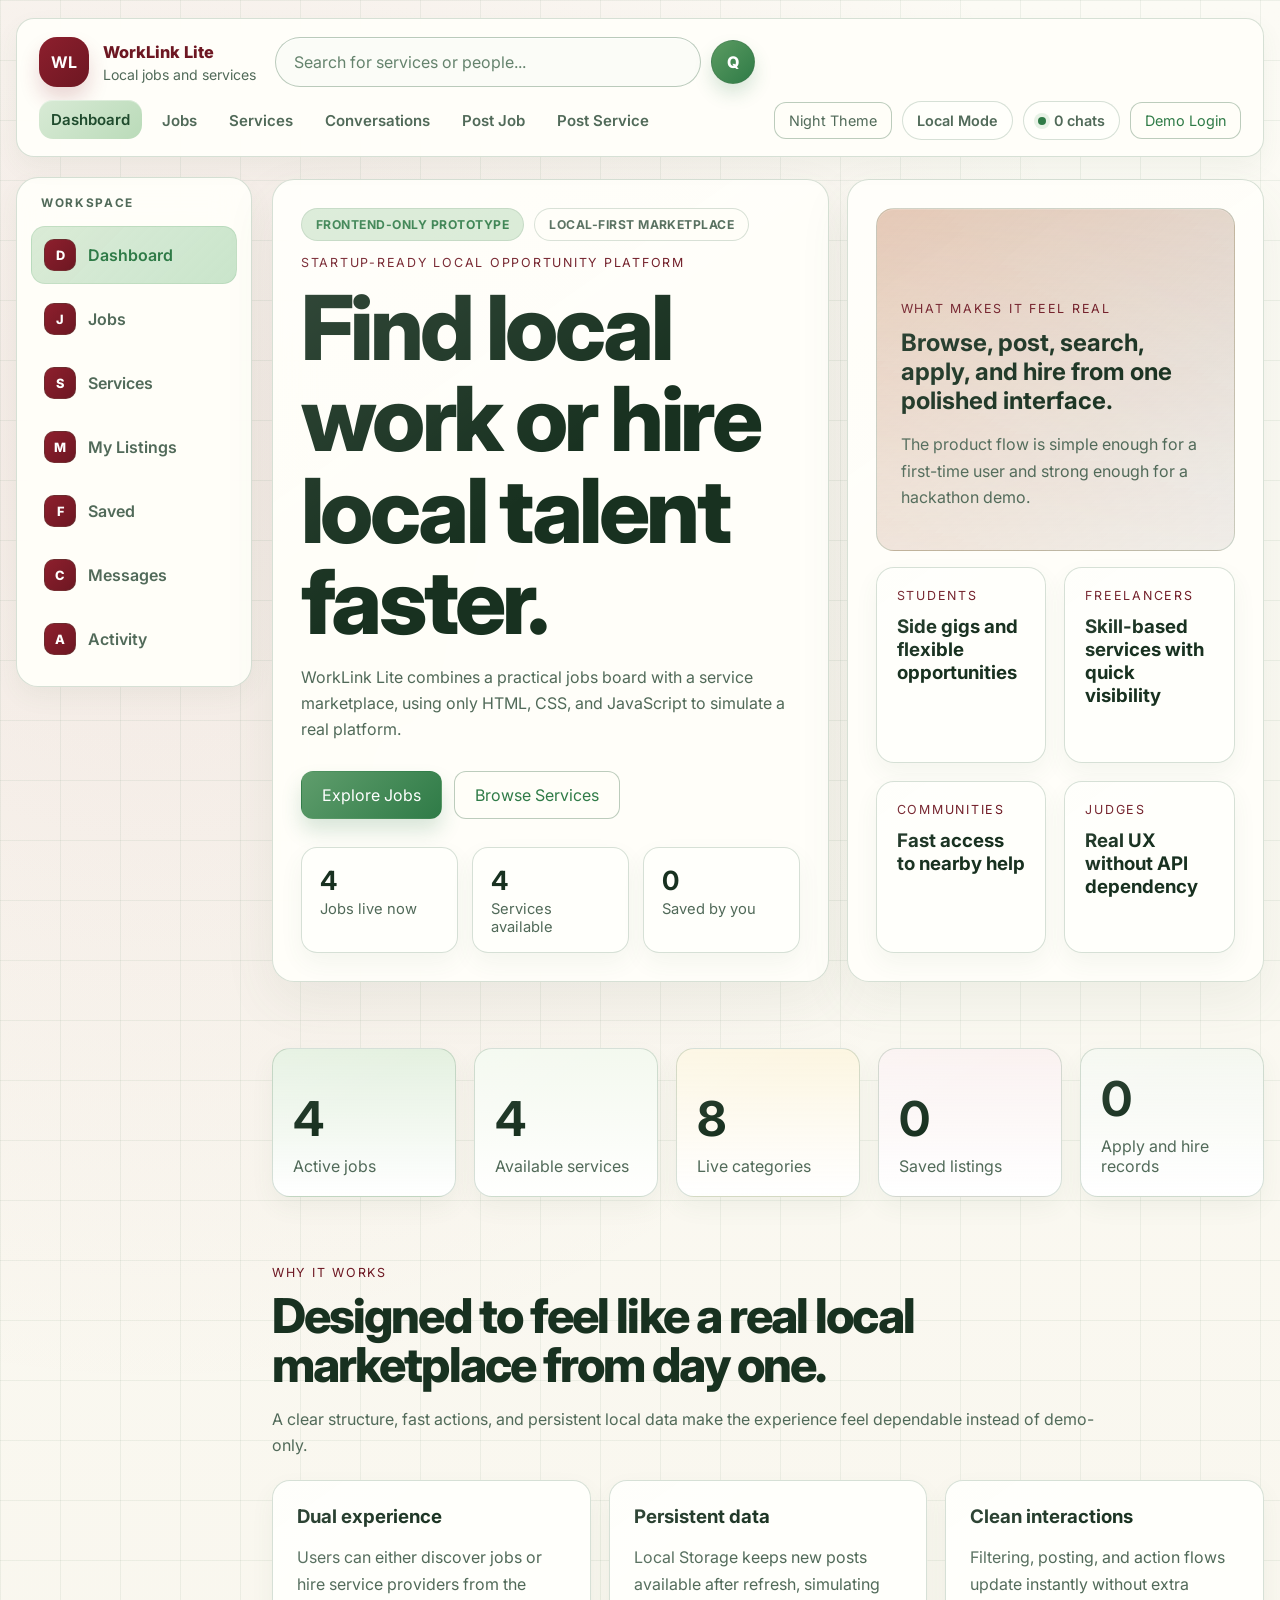
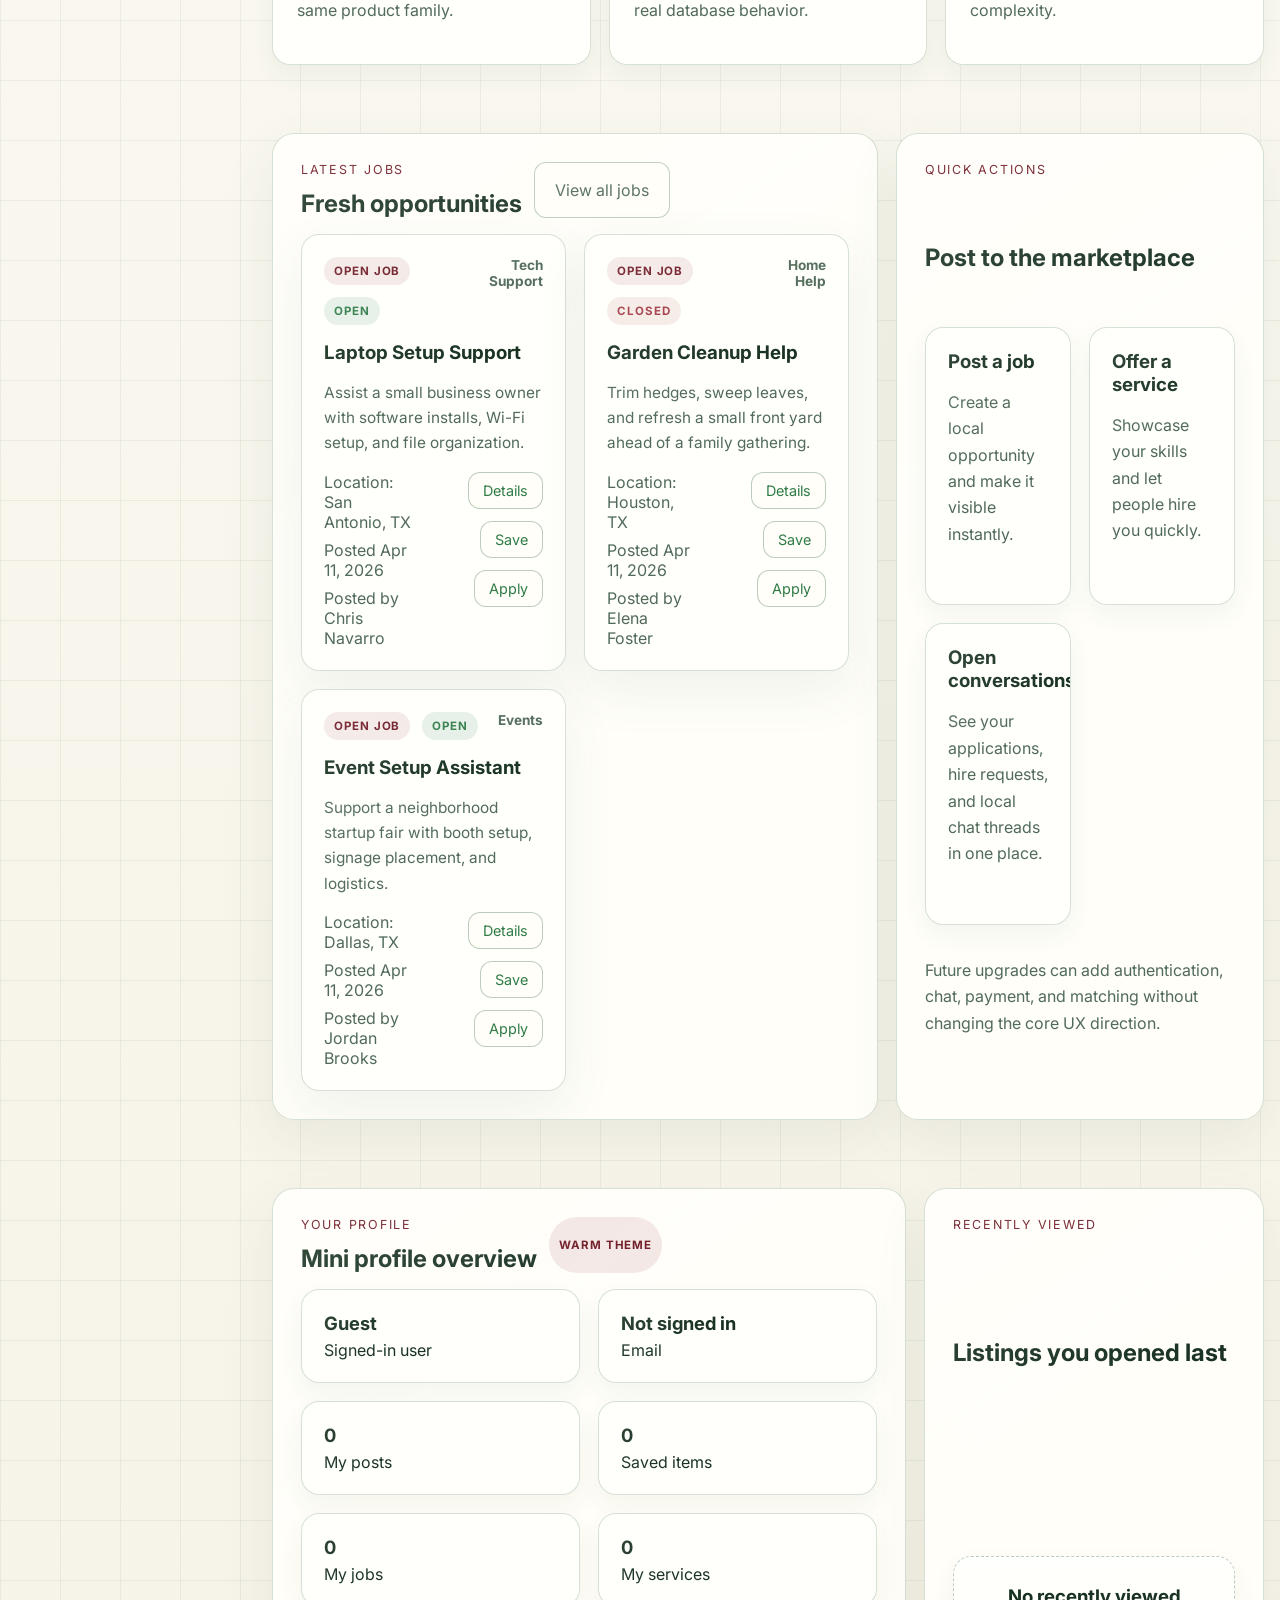
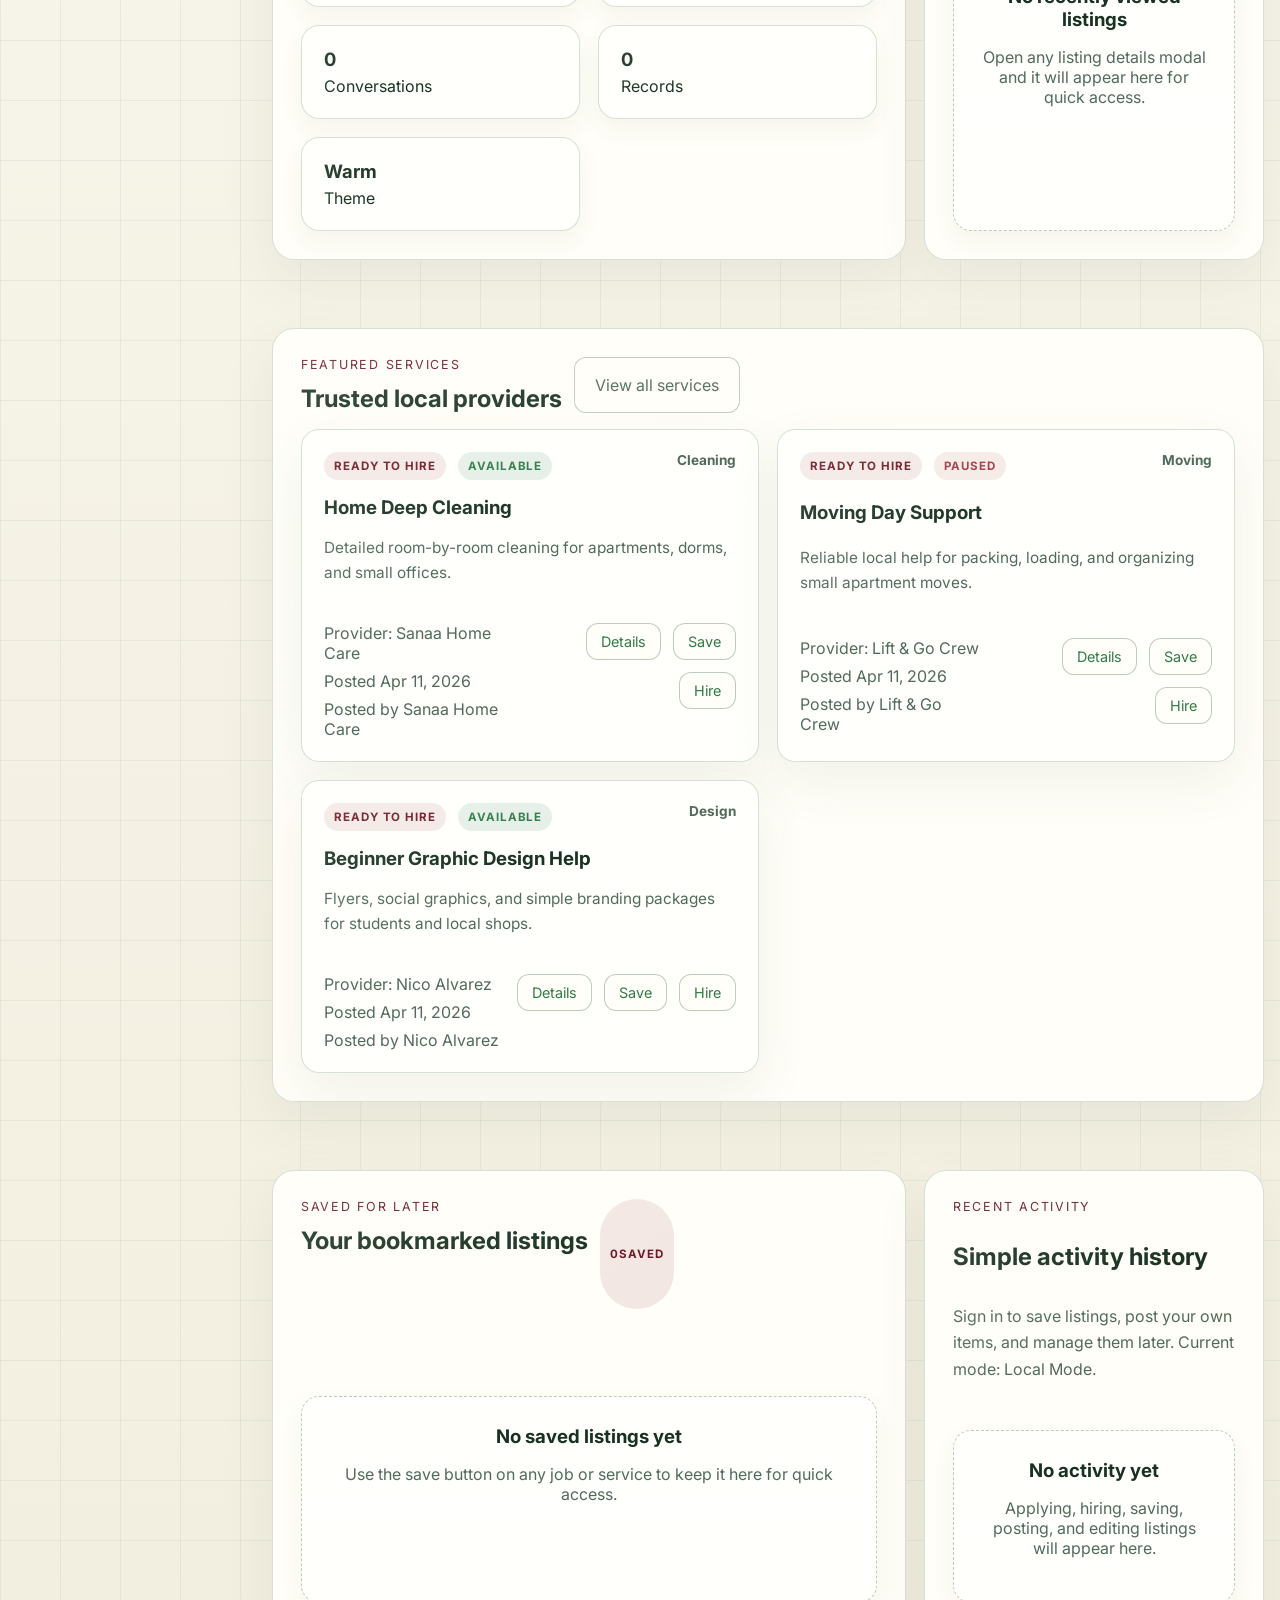
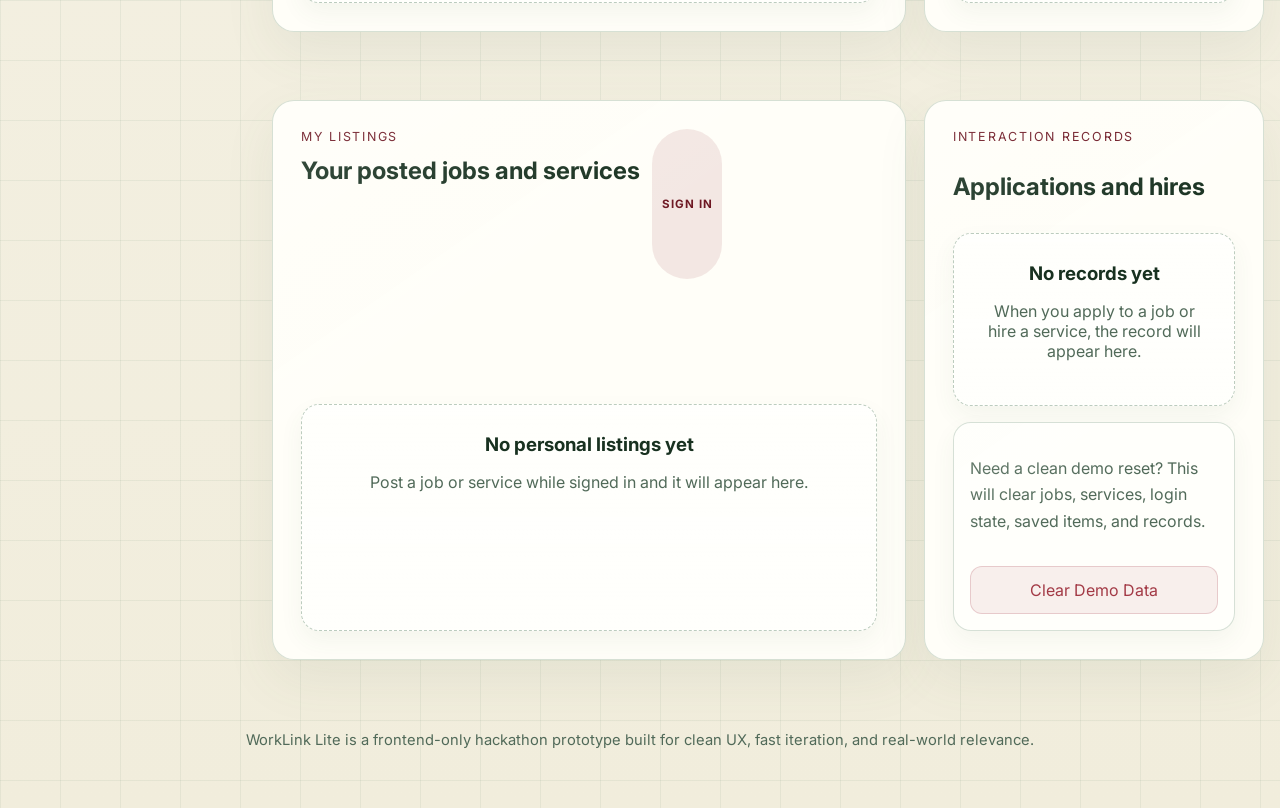
==== commit 845728ba: "Initial WorkLink Lite frontend prototype" ====
--- a/dashboard.html
+++ b/dashboard.html
@@ -305,176 +305,3 @@
 </body>
 
 </html>
-=======
-<!DOCTYPE html>
-<html lang="en">
-
-<head>
- <meta charset="UTF-8">
- <meta name="viewport" content="width=device-width, initial-scale=1.0">
- <title>WorkLink Lite | Dashboard</title>
- <link rel="preconnect" href="https://fonts.googleapis.com">
- <link rel="preconnect" href="ht tps://fonts.gstatic.com" crossorigin>
- <link
-   href="https://fonts.googleapis.com/css2?family=Space+Grotesk:wght@400;500;700&family=Instrument+Serif:ital@0;1&display=swap"
-   rel="stylesheet">
- <link rel="stylesheet" href="styles.css">
-</head>
-
-<body>
- <div class="page-shell" data-dashboard>
-   <header class="site-header">
-     <a class="brand" href="dashboard.html">
-       <span class="brand-mark">WL</span>
-       <span class="brand-copy">
-         <strong>WorkLink Lite</strong>
-         <span>Local jobs and services</span>
-       </span>
-     </a>
-     <nav class="main-nav">
-       <a class="is-active" href="dashboard.html">Dashboard</a>
-       <a href="jobs.html">Jobs</a>
-       <a href="service.html">Services</a>
-       <a href="post-job.html">Post Job</a>
-       <a href="post-service.html">Post Service</a>
-     </nav>
-   </header>
-
-   <main>
-     <section class="hero">
-       <div class="hero-panel hero-copy">
-         <p class="eyebrow">Frontend-based marketplace prototype</p>
-         <h1 class="display-title">Find local work or hire local talent faster.</h1>
-         <p class="lead">
-           WorkLink Lite combines a practical jobs board with a service marketplace, using only HTML, CSS,
-           JavaScript, and Local Storage to simulate a real platform.
-         </p>
-         <div class="hero-actions">
-           <a class="button button-primary" href="jobs.html">Explore Jobs</a>
-           <a class="button button-secondary" href="service.html">Browse Services</a>
-         </div>
-       </div>
-
-       <div class="hero-panel hero-visual">
-         <div class="spotlight-card">
-           <p class="eyebrow">Prototype flow</p>
-           <h2>Browse, post, search, apply, and hire from one clean interface.</h2>
-         </div>
-         <div class="mini-card-grid">
-           <article class="mini-card">
-             <p class="eyebrow">Students</p>
-             <h3>Side gigs and flexible opportunities</h3>
-           </article>
-           <article class="mini-card">
-             <p class="eyebrow">Freelancers</p>
-             <h3>Skill-based services with quick visibility</h3>
-           </article>
-           <article class="mini-card">
-             <p class="eyebrow">Communities</p>
-             <h3>Fast access to nearby help</h3>
-           </article>
-           <article class="mini-card">
-             <p class="eyebrow">Judges</p>
-             <h3>Real UX without API dependency</h3>
-           </article>
-         </div>
-       </div>
-     </section>
-
-     <section class="section-block">
-       <div class="stats-grid">
-         <article class="metric-card">
-           <strong data-stat="jobs">0</strong>
-           <span class="metric-label">Active jobs</span>
-         </article>
-         <article class="metric-card">
-           <strong data-stat="services">0</strong>
-           <span class="metric-label">Available services</span>
-         </article>
-         <article class="metric-card">
-           <strong data-stat="categories">0</strong>
-           <span class="metric-label">Live categories</span>
-         </article>
-       </div>
-     </section>
-
-     <section class="section-block">
-       <div class="section-head">
-         <p class="eyebrow">Why it works</p>
-         <h2 class="section-title">Designed to feel like a real local marketplace from day one.</h2>
-       </div>
-       <div class="feature-grid">
-         <article class="feature-card">
-           <h3>Dual experience</h3>
-           <p class="section-copy">Users can either discover jobs or hire service providers from the same product
-             family.</p>
-         </article>
-         <article class="feature-card">
-           <h3>Persistent data</h3>
-           <p class="section-copy">Local Storage keeps new posts available after refresh, simulating real database
-             behavior.</p>
-         </article>
-         <article class="feature-card">
-           <h3>Clean interactions</h3>
-           <p class="section-copy">Filtering, posting, and action flows update instantly without extra complexity.</p>
-         </article>
-       </div>
-     </section>
-
-     <section class="section-block">
-       <div class="dashboard-grid">
-         <section class="panel-card">
-           <div class="inline-actions">
-             <div>
-               <p class="eyebrow">Latest jobs</p>
-               <h2>Fresh opportunities</h2>
-             </div>
-             <a class="button button-ghost" href="jobs.html">View all jobs</a>
-           </div>
-           <div class="listing-grid" data-dashboard-jobs></div>
-         </section>
-
-         <aside class="panel-card">
-           <p class="eyebrow">Quick actions</p>
-           <h2>Post to the marketplace</h2>
-           <div class="quick-grid">
-             <a class="quick-card" href="post-job.html">
-               <h3>Post a job</h3>
-               <p class="section-copy">Create a local opportunity and make it visible instantly.</p>
-             </a>
-             <a class="quick-card" href="post-service.html">
-               <h3>Offer a service</h3>
-               <p class="section-copy">Showcase your skills and let people hire you quickly.</p>
-             </a>
-           </div>
-           <p class="section-copy">
-             Future upgrades can add authentication, chat, payment, and matching without changing the core UX
-             direction.
-           </p>
-         </aside>
-       </div>
-     </section>
-
-     <section class="section-block">
-       <div class="panel-card">
-         <div class="inline-actions">
-           <div>
-             <p class="eyebrow">Featured services</p>
-             <h2>Trusted local providers</h2>
-           </div>
-           <a class="button button-ghost" href="service.html">View all services</a>
-         </div>
-         <div class="listing-grid" data-dashboard-services></div>
-       </div>
-     </section>
-   </main>
-
-   <p class="footer-note">WorkLink Lite is a frontend-only hackathon prototype built for clean UX, fast iteration, and
-     real-world relevance.</p>
- </div>
-
- <script src="script.js"></script>
-</body>
-
-</html>
->>>>>>> 586748d80a5b03438b00a804a2f61c2357fa9cc7
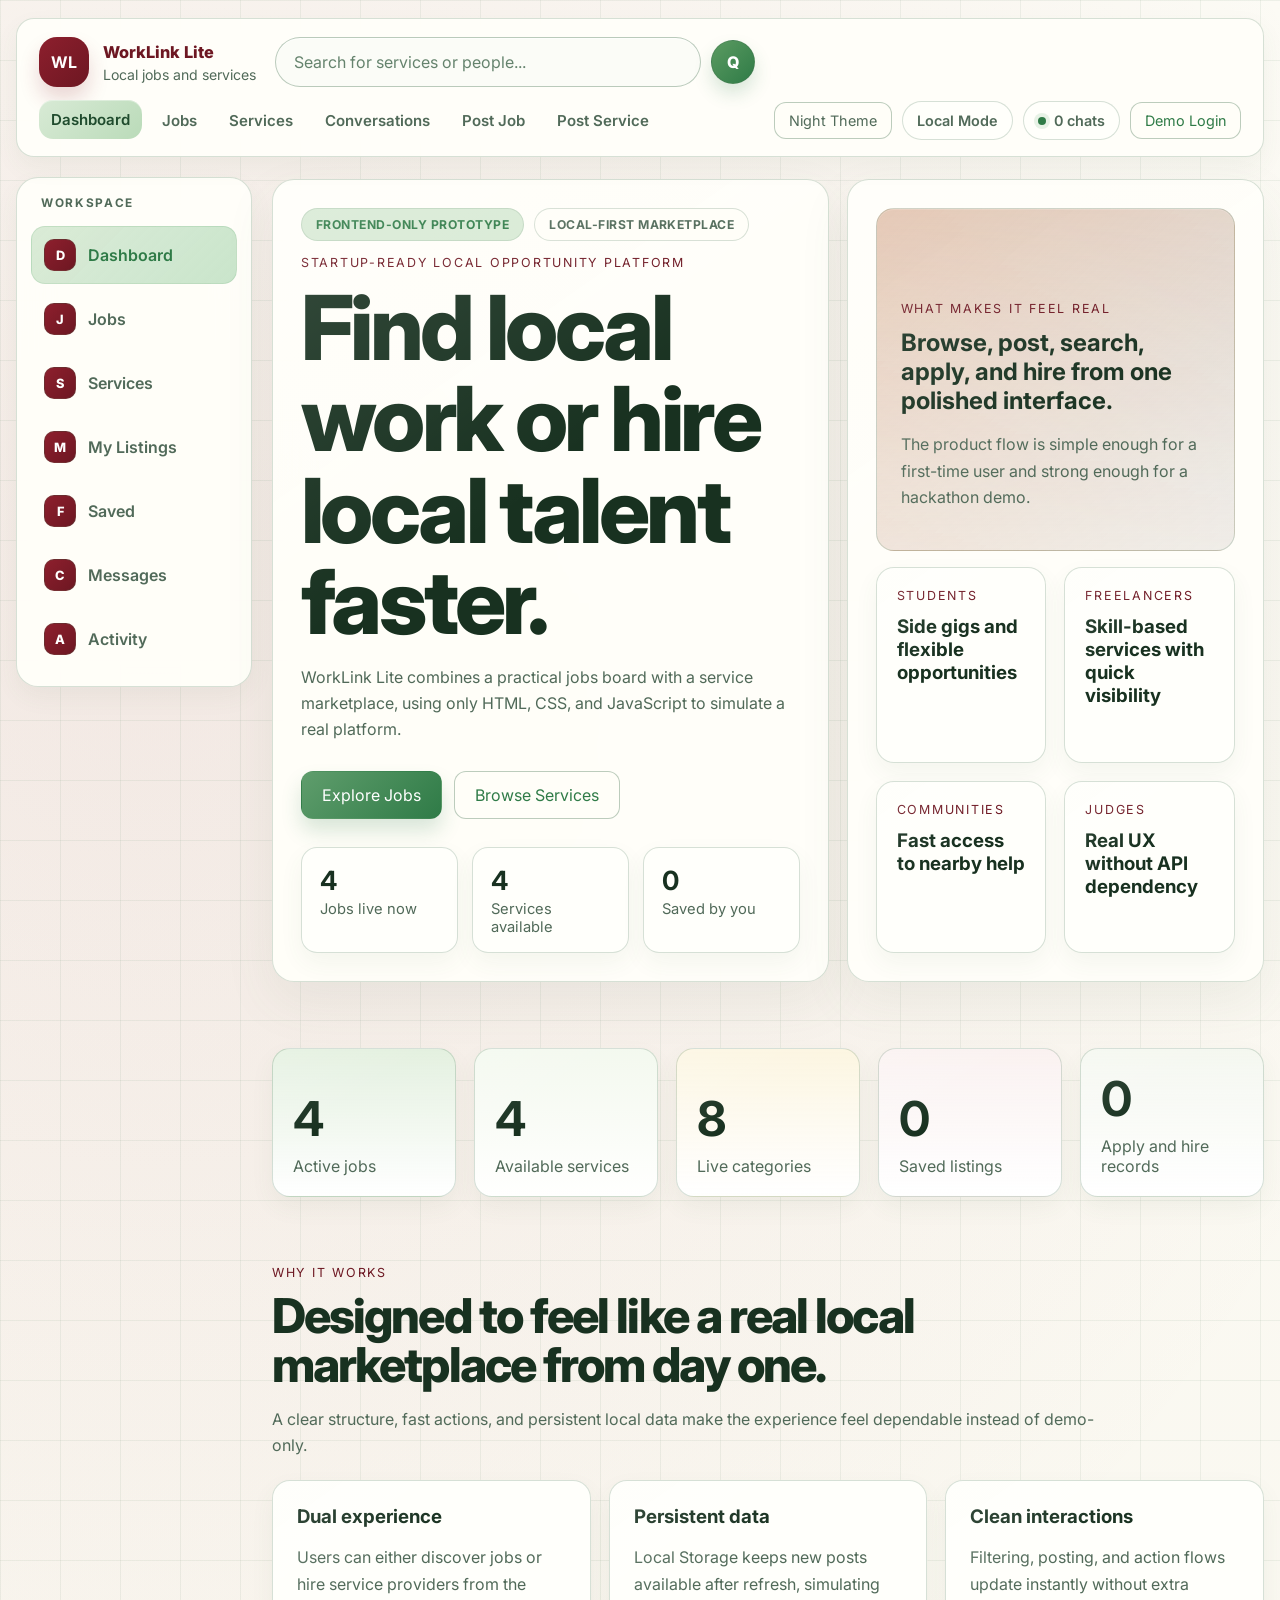
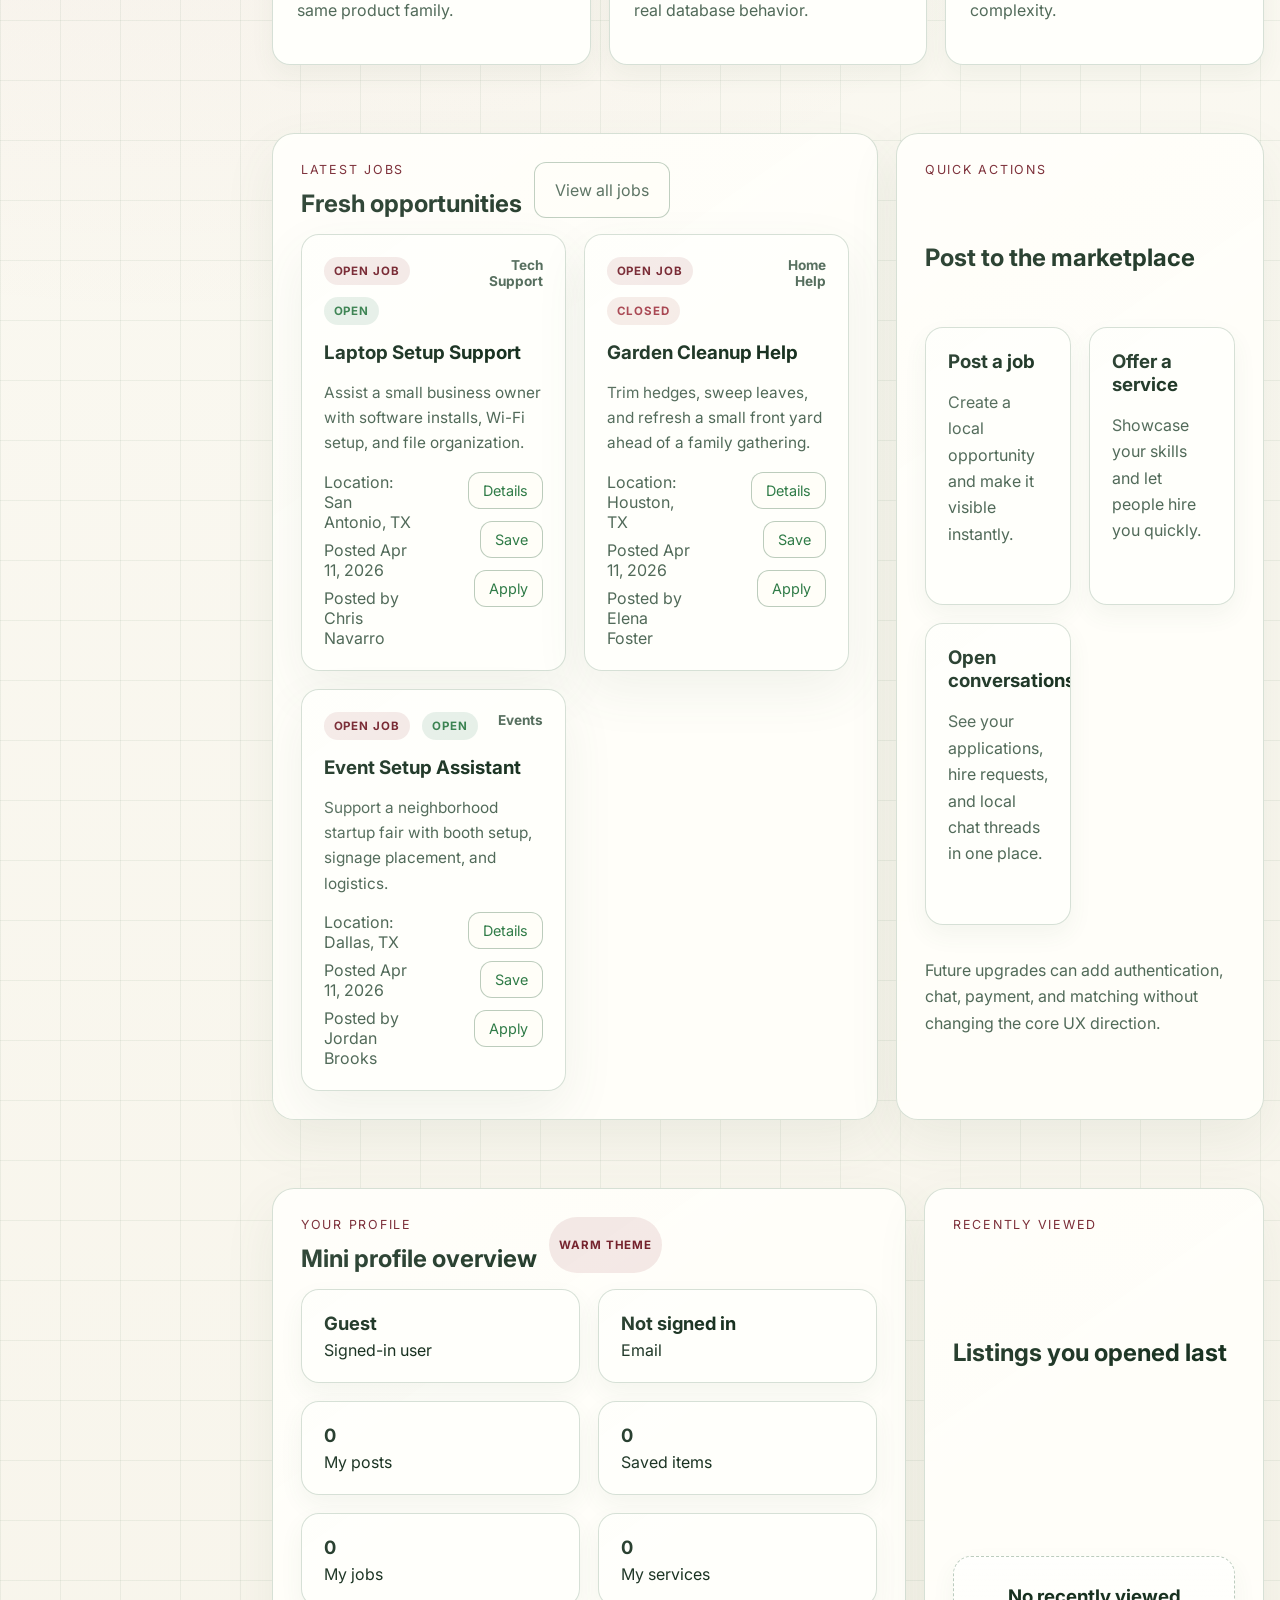
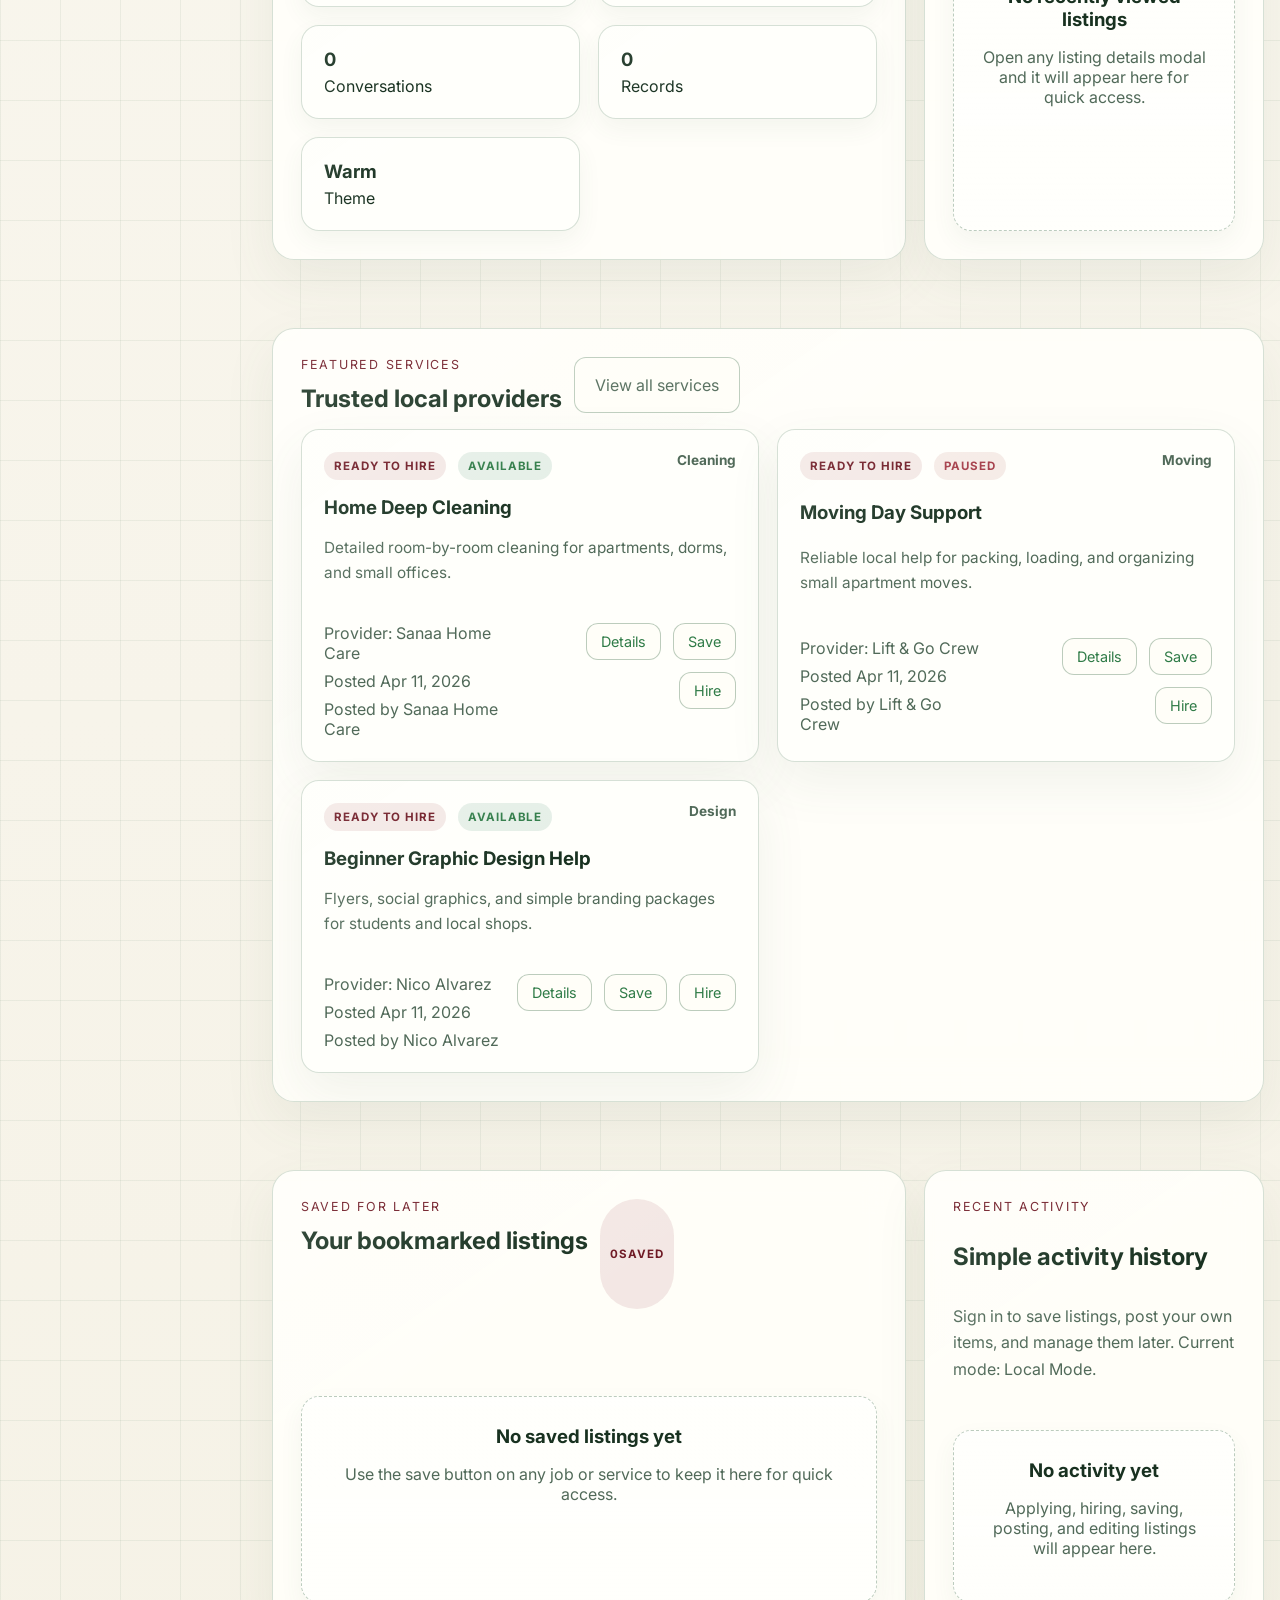
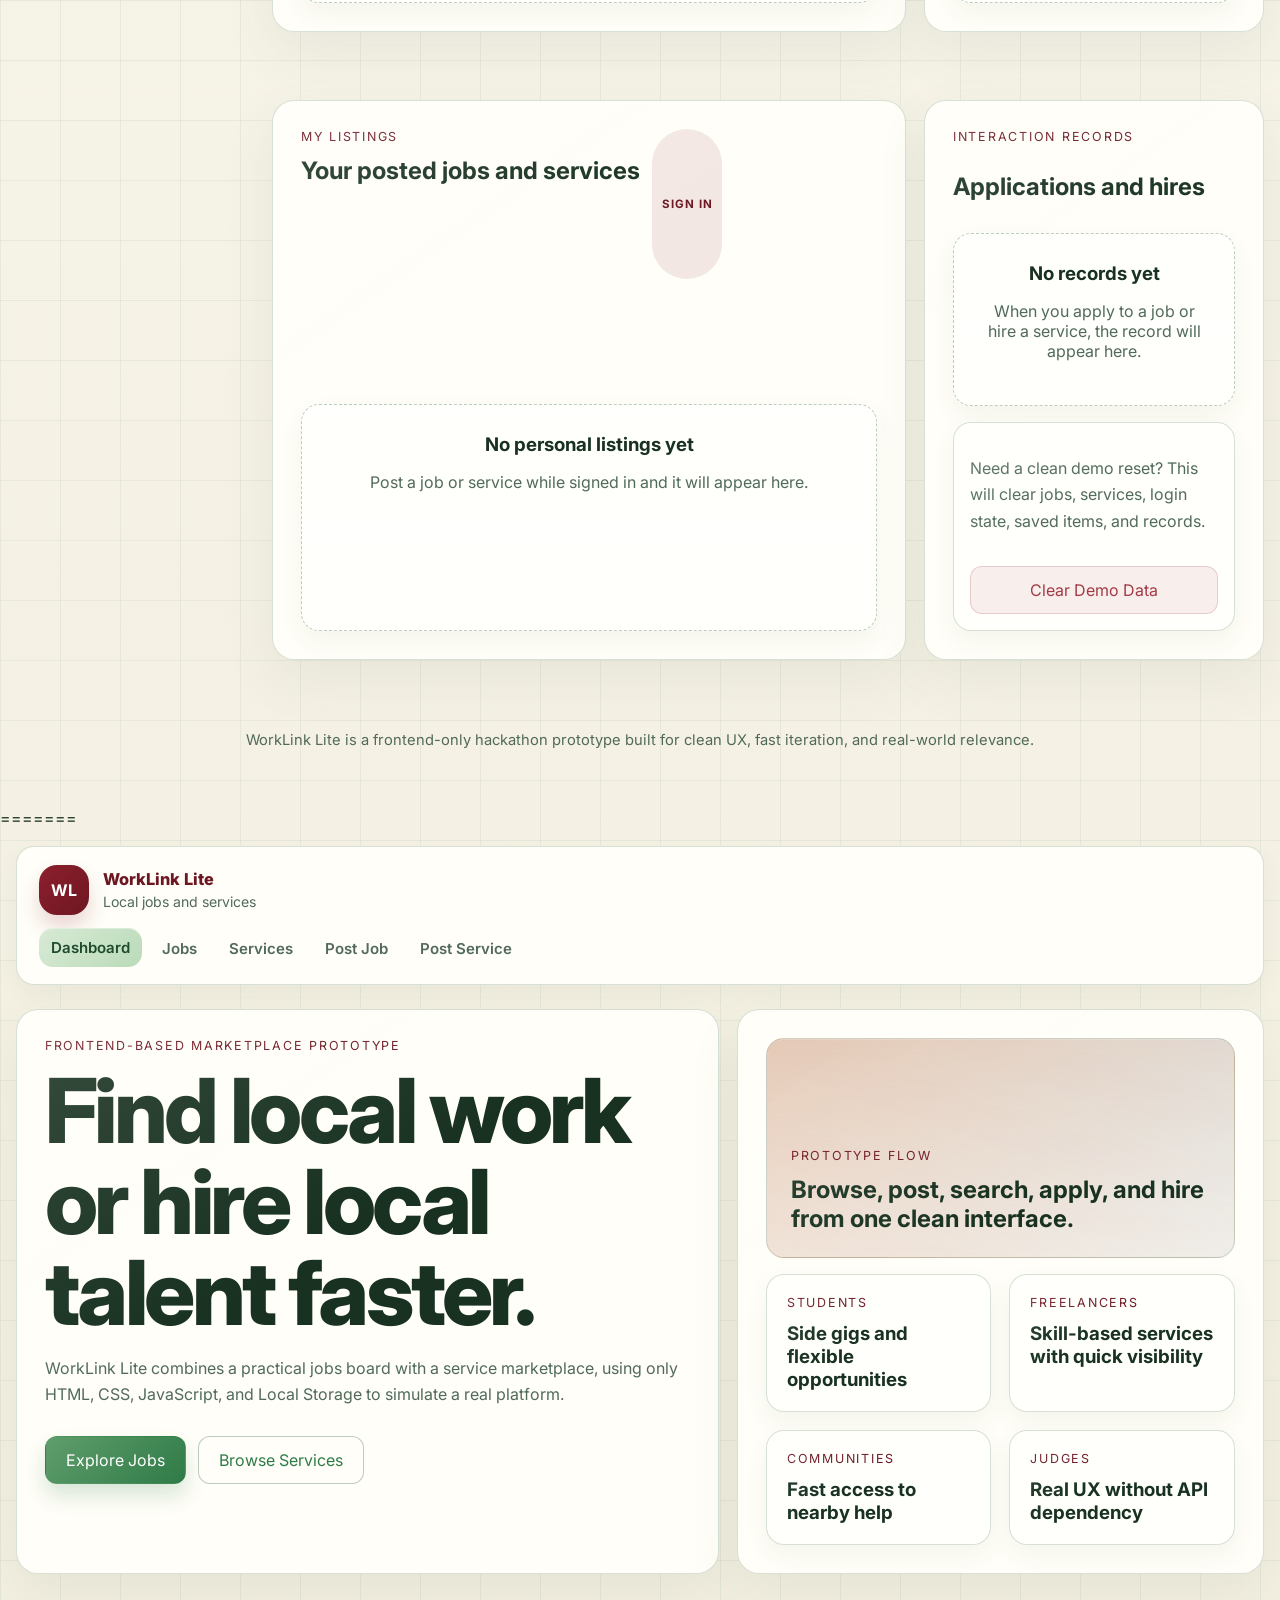
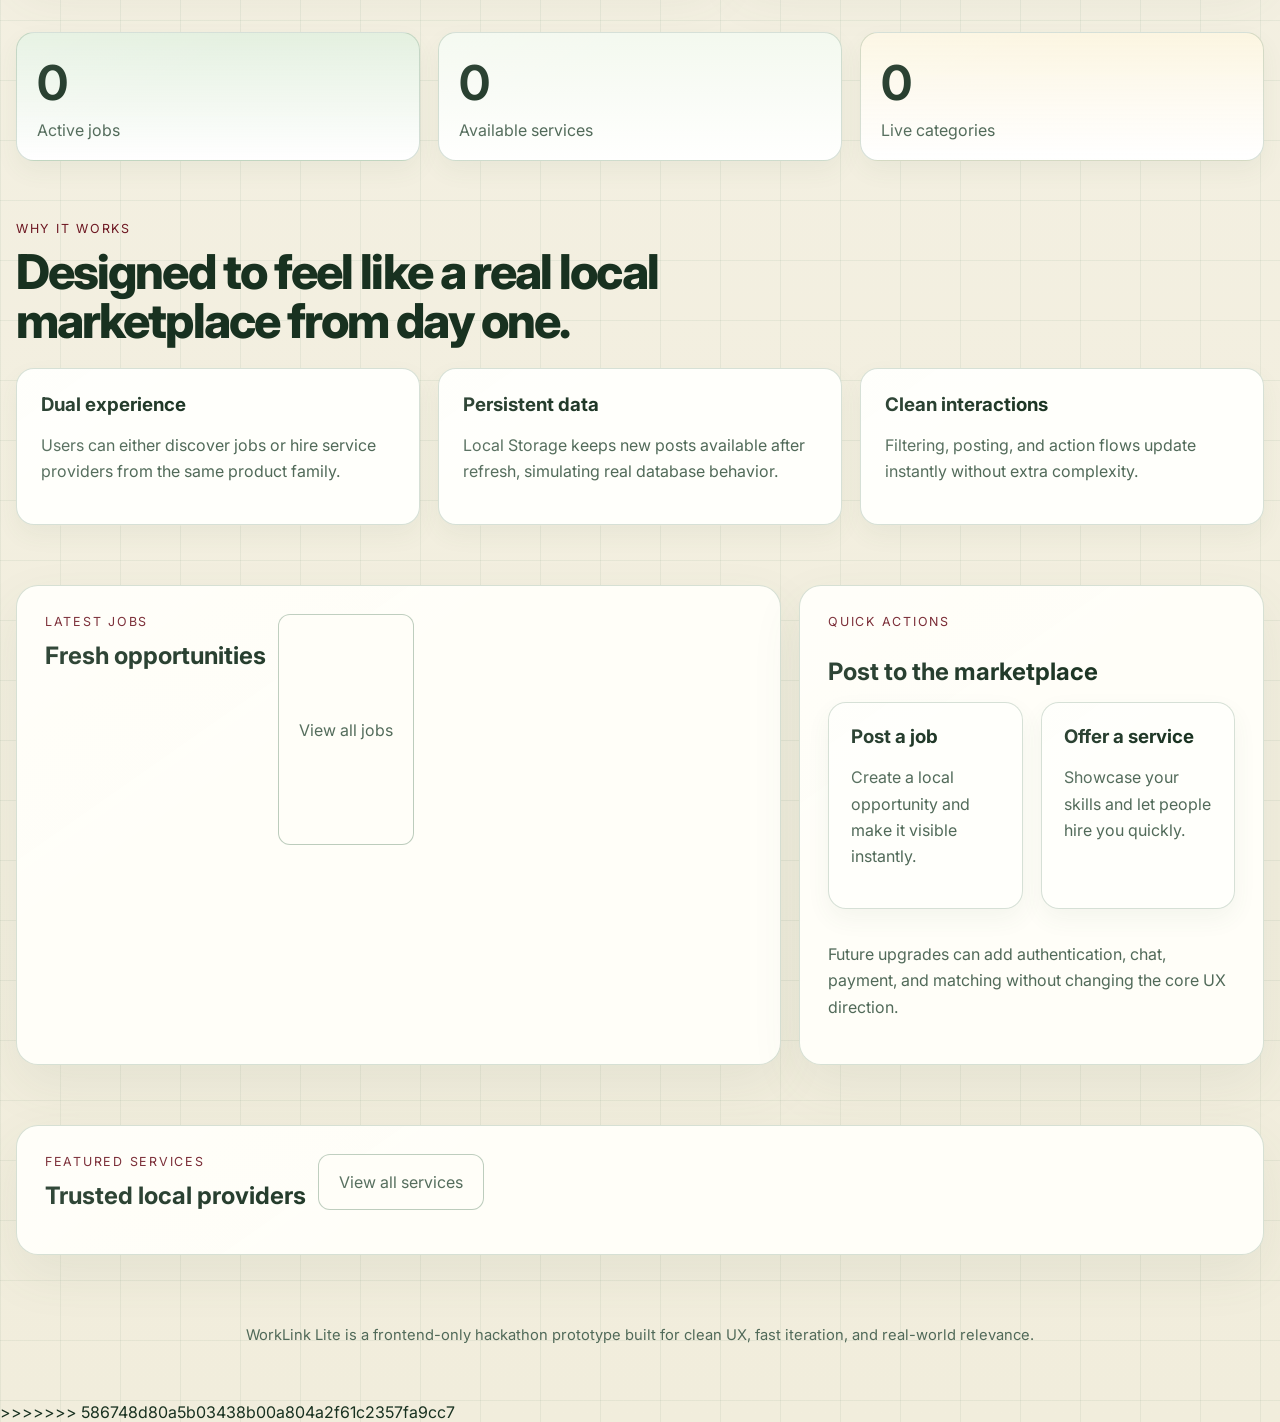
==== commit c2cc7911: "Resolved file duplicates and merge conflicts" ====
--- a/dashboard.html
+++ b/dashboard.html
@@ -305,3 +305,176 @@
 </body>
 
 </html>
+=======
+<!DOCTYPE html>
+<html lang="en">
+
+<head>
+ <meta charset="UTF-8">
+ <meta name="viewport" content="width=device-width, initial-scale=1.0">
+ <title>WorkLink Lite | Dashboard</title>
+ <link rel="preconnect" href="https://fonts.googleapis.com">
+ <link rel="preconnect" href="ht tps://fonts.gstatic.com" crossorigin>
+ <link
+   href="https://fonts.googleapis.com/css2?family=Space+Grotesk:wght@400;500;700&family=Instrument+Serif:ital@0;1&display=swap"
+   rel="stylesheet">
+ <link rel="stylesheet" href="styles.css">
+</head>
+
+<body>
+ <div class="page-shell" data-dashboard>
+   <header class="site-header">
+     <a class="brand" href="dashboard.html">
+       <span class="brand-mark">WL</span>
+       <span class="brand-copy">
+         <strong>WorkLink Lite</strong>
+         <span>Local jobs and services</span>
+       </span>
+     </a>
+     <nav class="main-nav">
+       <a class="is-active" href="dashboard.html">Dashboard</a>
+       <a href="jobs.html">Jobs</a>
+       <a href="service.html">Services</a>
+       <a href="post-job.html">Post Job</a>
+       <a href="post-service.html">Post Service</a>
+     </nav>
+   </header>
+
+   <main>
+     <section class="hero">
+       <div class="hero-panel hero-copy">
+         <p class="eyebrow">Frontend-based marketplace prototype</p>
+         <h1 class="display-title">Find local work or hire local talent faster.</h1>
+         <p class="lead">
+           WorkLink Lite combines a practical jobs board with a service marketplace, using only HTML, CSS,
+           JavaScript, and Local Storage to simulate a real platform.
+         </p>
+         <div class="hero-actions">
+           <a class="button button-primary" href="jobs.html">Explore Jobs</a>
+           <a class="button button-secondary" href="service.html">Browse Services</a>
+         </div>
+       </div>
+
+       <div class="hero-panel hero-visual">
+         <div class="spotlight-card">
+           <p class="eyebrow">Prototype flow</p>
+           <h2>Browse, post, search, apply, and hire from one clean interface.</h2>
+         </div>
+         <div class="mini-card-grid">
+           <article class="mini-card">
+             <p class="eyebrow">Students</p>
+             <h3>Side gigs and flexible opportunities</h3>
+           </article>
+           <article class="mini-card">
+             <p class="eyebrow">Freelancers</p>
+             <h3>Skill-based services with quick visibility</h3>
+           </article>
+           <article class="mini-card">
+             <p class="eyebrow">Communities</p>
+             <h3>Fast access to nearby help</h3>
+           </article>
+           <article class="mini-card">
+             <p class="eyebrow">Judges</p>
+             <h3>Real UX without API dependency</h3>
+           </article>
+         </div>
+       </div>
+     </section>
+
+     <section class="section-block">
+       <div class="stats-grid">
+         <article class="metric-card">
+           <strong data-stat="jobs">0</strong>
+           <span class="metric-label">Active jobs</span>
+         </article>
+         <article class="metric-card">
+           <strong data-stat="services">0</strong>
+           <span class="metric-label">Available services</span>
+         </article>
+         <article class="metric-card">
+           <strong data-stat="categories">0</strong>
+           <span class="metric-label">Live categories</span>
+         </article>
+       </div>
+     </section>
+
+     <section class="section-block">
+       <div class="section-head">
+         <p class="eyebrow">Why it works</p>
+         <h2 class="section-title">Designed to feel like a real local marketplace from day one.</h2>
+       </div>
+       <div class="feature-grid">
+         <article class="feature-card">
+           <h3>Dual experience</h3>
+           <p class="section-copy">Users can either discover jobs or hire service providers from the same product
+             family.</p>
+         </article>
+         <article class="feature-card">
+           <h3>Persistent data</h3>
+           <p class="section-copy">Local Storage keeps new posts available after refresh, simulating real database
+             behavior.</p>
+         </article>
+         <article class="feature-card">
+           <h3>Clean interactions</h3>
+           <p class="section-copy">Filtering, posting, and action flows update instantly without extra complexity.</p>
+         </article>
+       </div>
+     </section>
+
+     <section class="section-block">
+       <div class="dashboard-grid">
+         <section class="panel-card">
+           <div class="inline-actions">
+             <div>
+               <p class="eyebrow">Latest jobs</p>
+               <h2>Fresh opportunities</h2>
+             </div>
+             <a class="button button-ghost" href="jobs.html">View all jobs</a>
+           </div>
+           <div class="listing-grid" data-dashboard-jobs></div>
+         </section>
+
+         <aside class="panel-card">
+           <p class="eyebrow">Quick actions</p>
+           <h2>Post to the marketplace</h2>
+           <div class="quick-grid">
+             <a class="quick-card" href="post-job.html">
+               <h3>Post a job</h3>
+               <p class="section-copy">Create a local opportunity and make it visible instantly.</p>
+             </a>
+             <a class="quick-card" href="post-service.html">
+               <h3>Offer a service</h3>
+               <p class="section-copy">Showcase your skills and let people hire you quickly.</p>
+             </a>
+           </div>
+           <p class="section-copy">
+             Future upgrades can add authentication, chat, payment, and matching without changing the core UX
+             direction.
+           </p>
+         </aside>
+       </div>
+     </section>
+
+     <section class="section-block">
+       <div class="panel-card">
+         <div class="inline-actions">
+           <div>
+             <p class="eyebrow">Featured services</p>
+             <h2>Trusted local providers</h2>
+           </div>
+           <a class="button button-ghost" href="service.html">View all services</a>
+         </div>
+         <div class="listing-grid" data-dashboard-services></div>
+       </div>
+     </section>
+   </main>
+
+   <p class="footer-note">WorkLink Lite is a frontend-only hackathon prototype built for clean UX, fast iteration, and
+     real-world relevance.</p>
+ </div>
+
+ <script src="script.js"></script>
+</body>
+
+</html>
+>>>>>>> 586748d80a5b03438b00a804a2f61c2357fa9cc7
